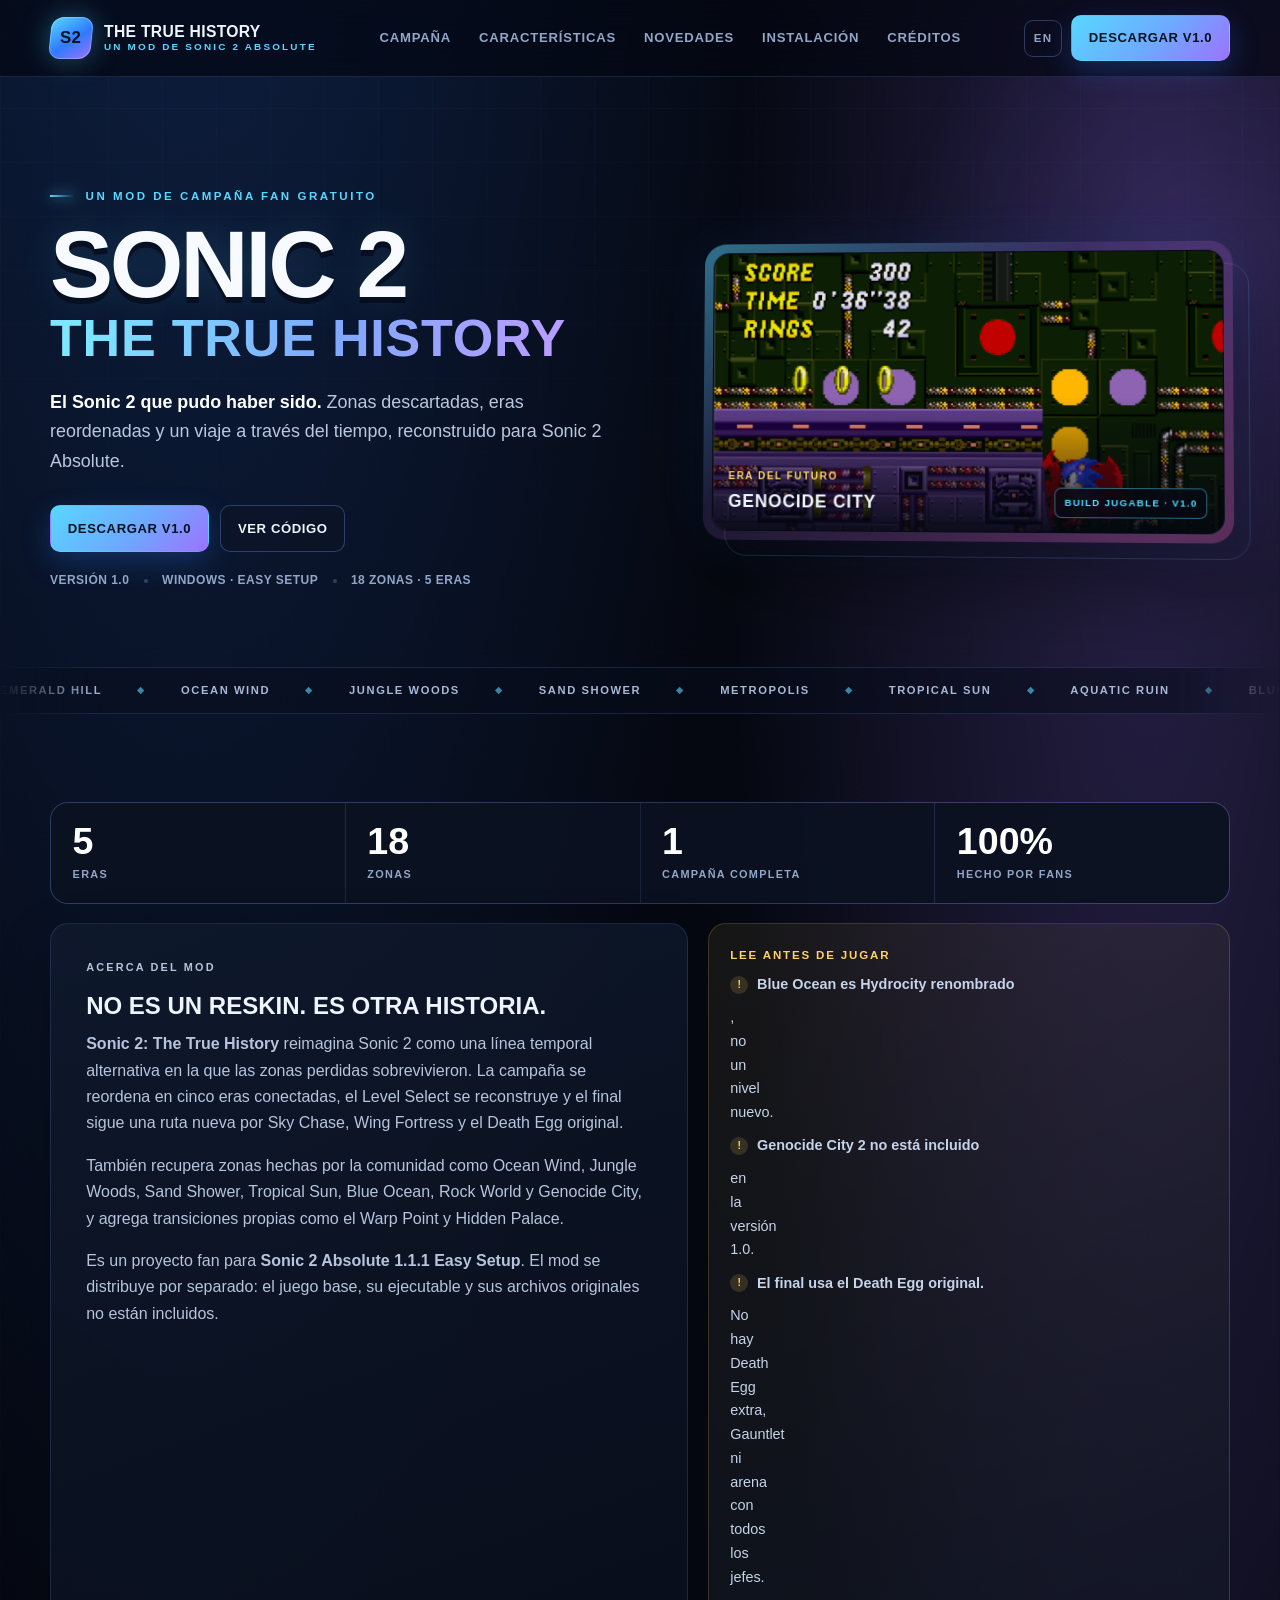
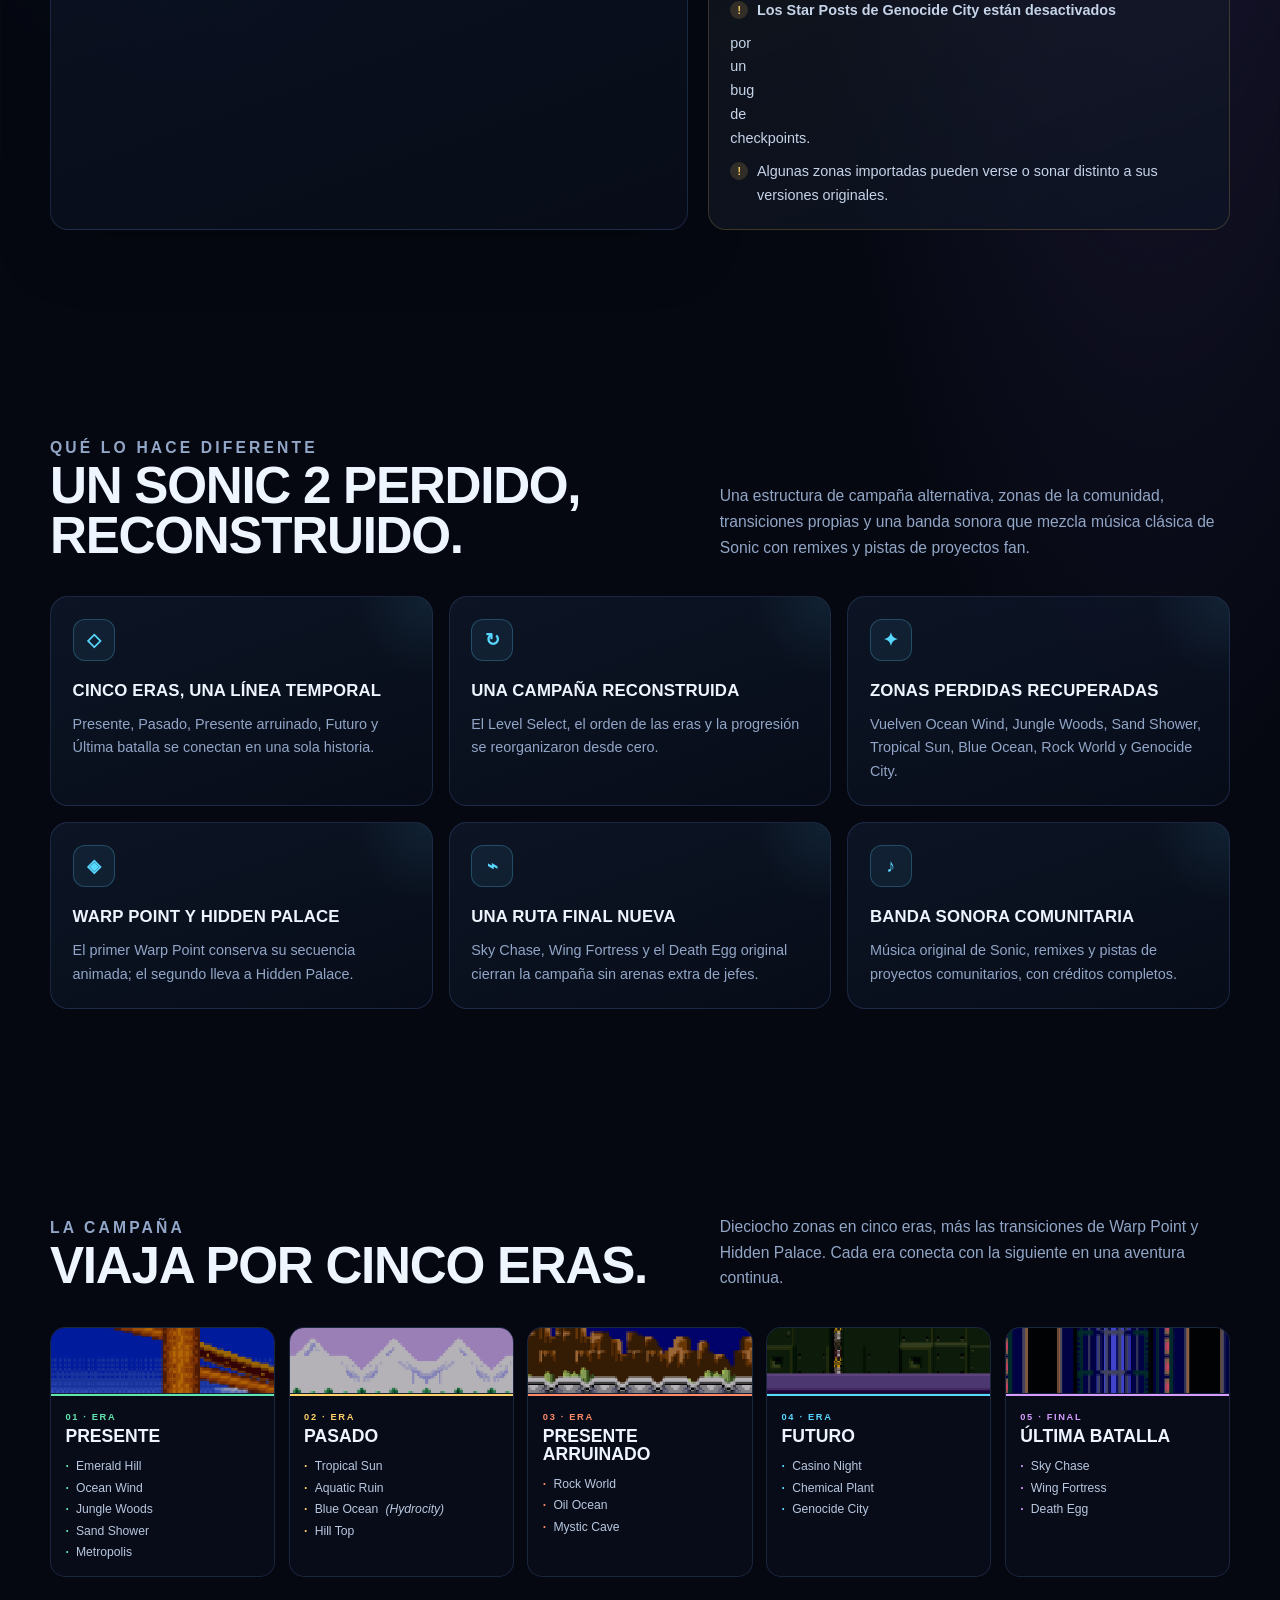
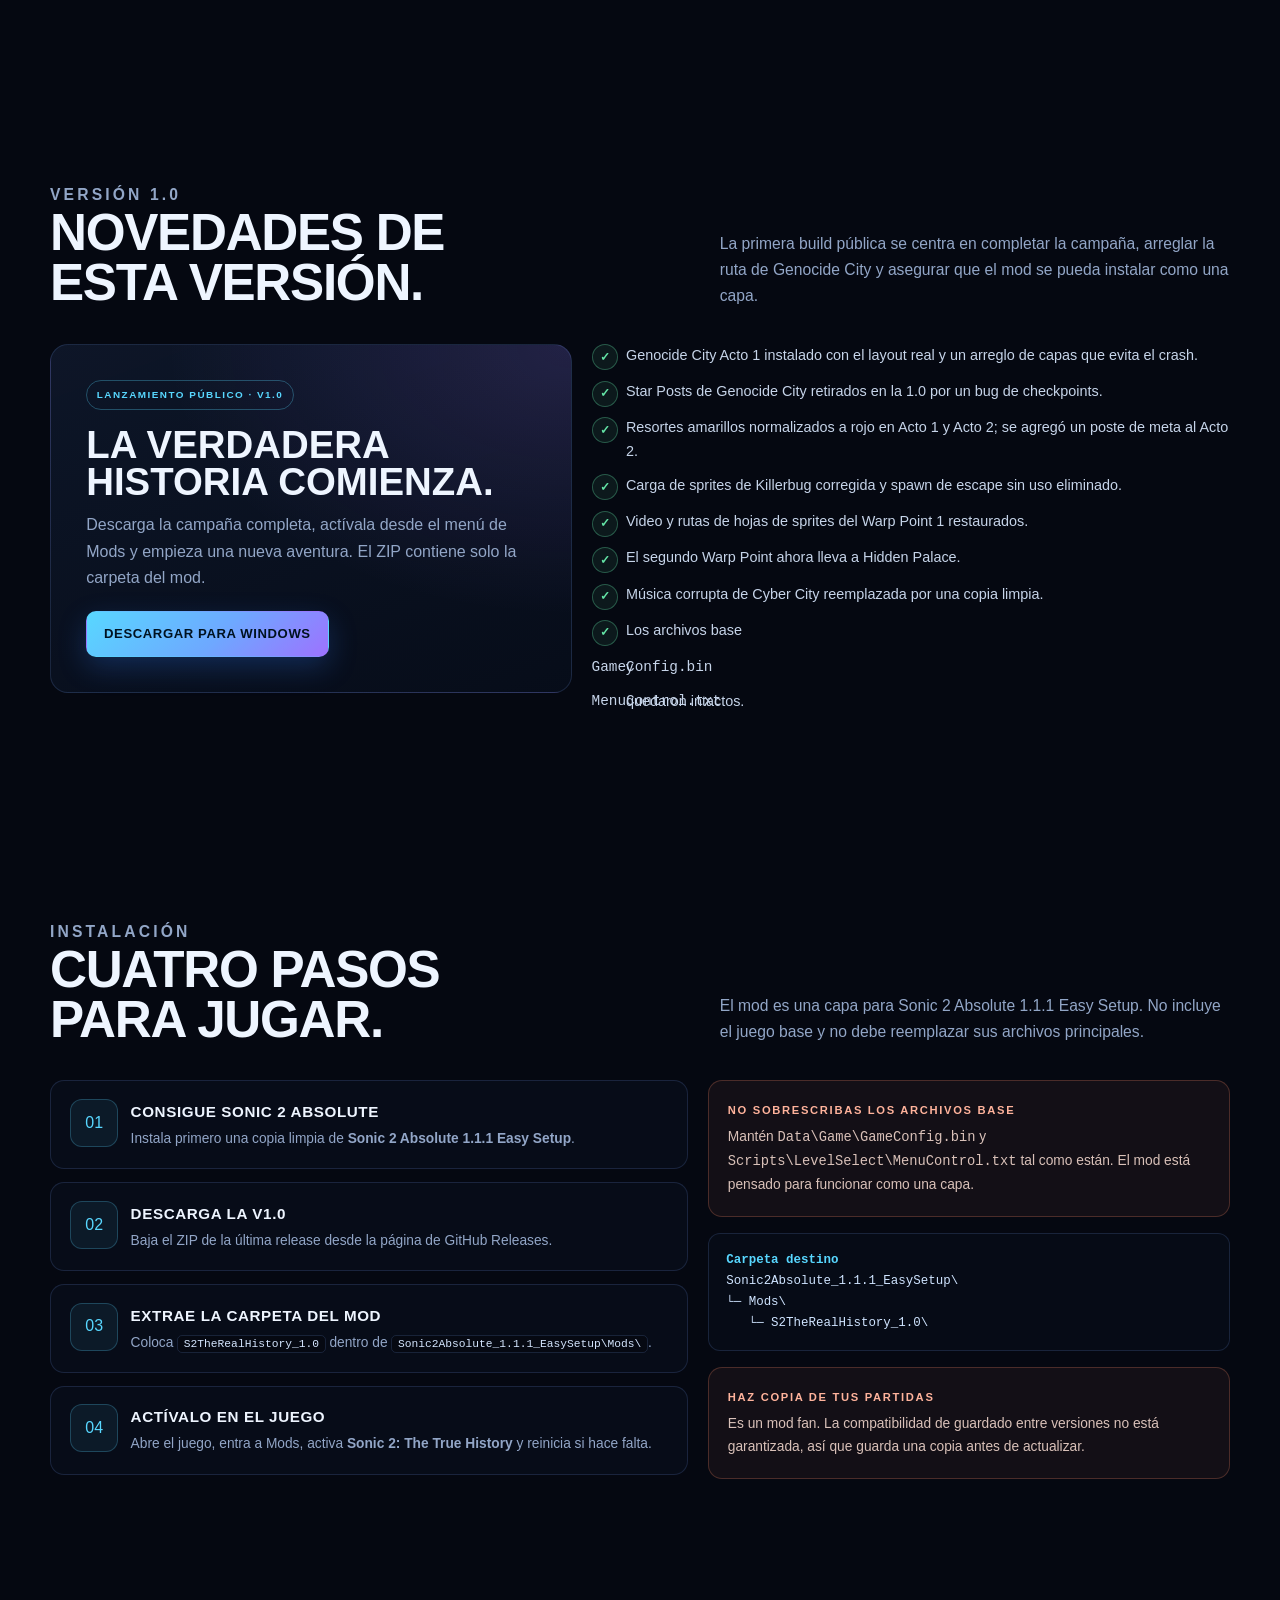
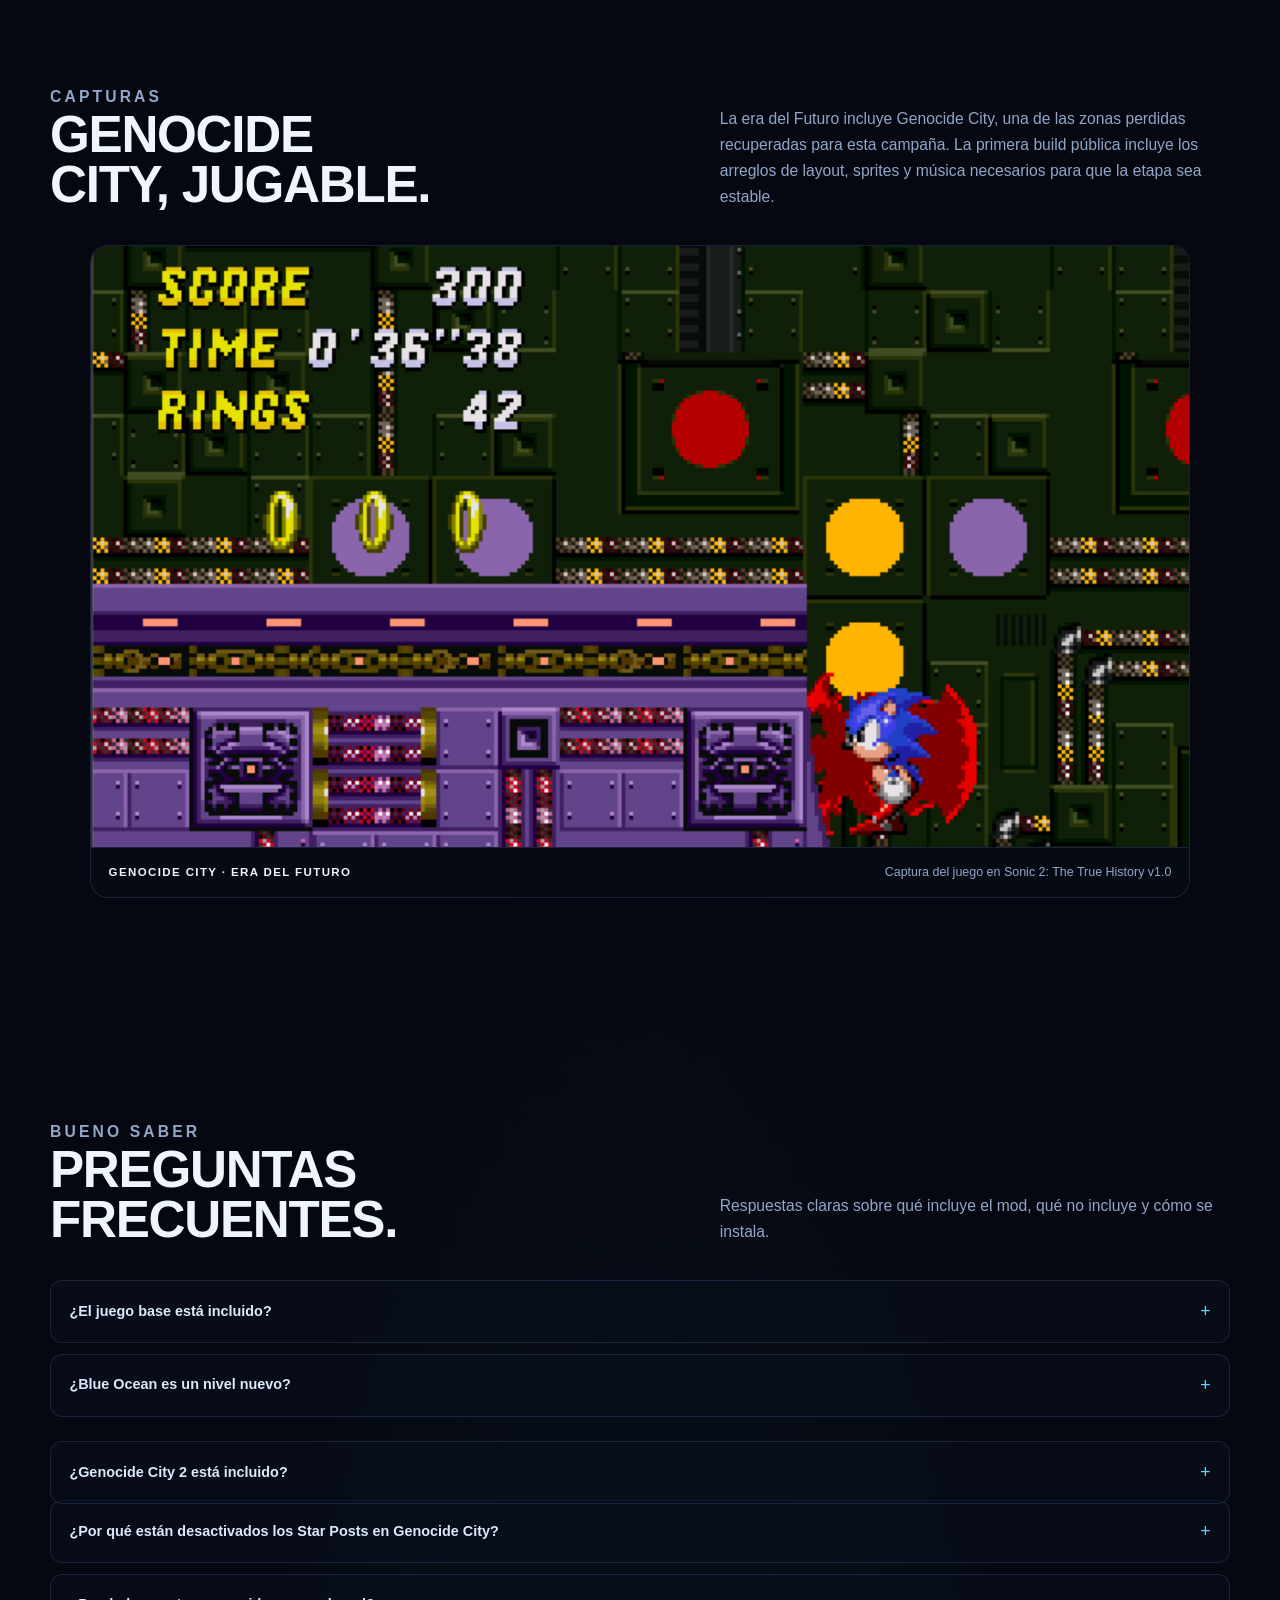
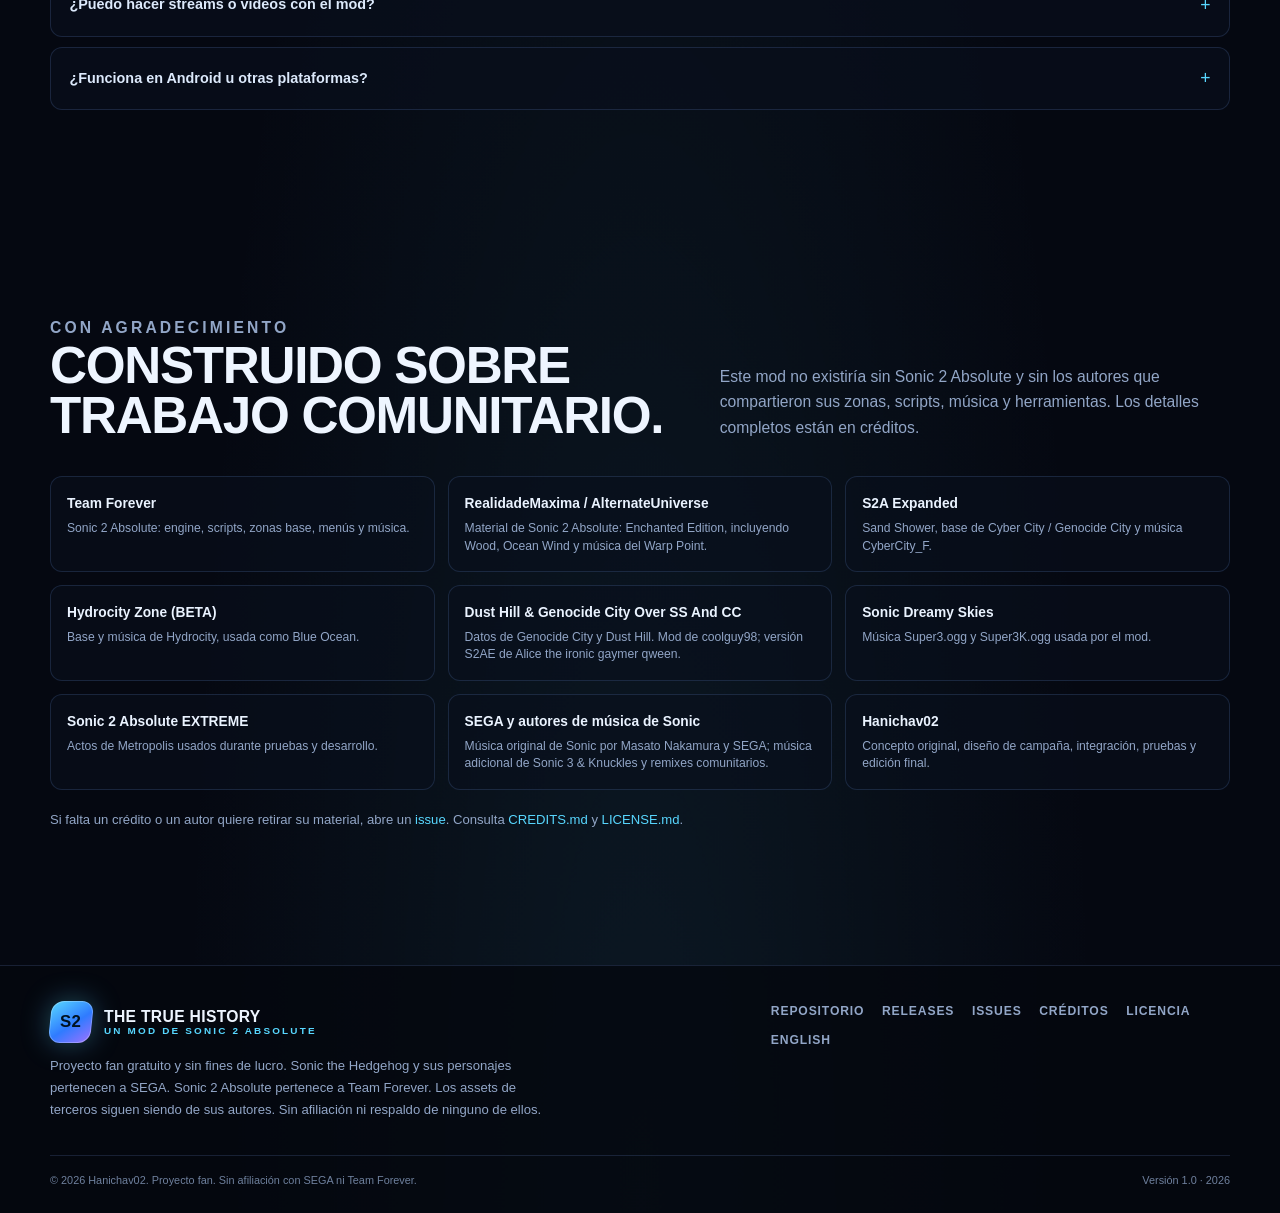
==== docs/es.html @ 6c09a8db "Sonic 2: The True History v1.0" ====
<!doctype html>
<html lang="es">
<head>
  <meta charset="utf-8">
  <meta name="viewport" content="width=device-width, initial-scale=1">
  <title>Sonic 2: The True History — Un mod fan de Sonic 2 Absolute</title>
  <meta name="description" content="Sonic 2: The True History es un mod fan gratuito de campaña y viaje en el tiempo para Sonic 2 Absolute. Zonas descartadas, eras reordenadas, Warp Point y Hidden Palace.">
  <meta name="theme-color" content="#050811">
  <meta property="og:type" content="website">
  <meta property="og:title" content="Sonic 2: The True History">
  <meta property="og:description" content="El Sonic 2 que pudo haber sido. Zonas descartadas, eras reordenadas y un viaje a través del tiempo.">
  <meta property="og:url" content="https://ehanielchavez-netizen.github.io/Sonic2-The-True-History/es.html">
  <meta property="og:image" content="https://ehanielchavez-netizen.github.io/Sonic2-The-True-History/assets/genocide-city.png">
  <meta name="twitter:card" content="summary_large_image">
  <link rel="icon" href="assets/favicon.svg" type="image/svg+xml">
  <link rel="alternate" hreflang="en" href="index.html">
  <link rel="alternate" hreflang="es" href="es.html">
  <link rel="stylesheet" href="styles.css">
</head>
<body>
  <a class="skip-link" href="#main">Saltar al contenido</a>

  <header class="site-header">
    <div class="shell nav">
      <a class="brand" href="es.html" aria-label="Sonic 2: The True History — inicio">
        <span class="brand-mark"><span>S2</span></span>
        <span class="brand-copy">
          <strong>The True History</strong>
          <small>Un mod de Sonic 2 Absolute</small>
        </span>
      </a>

      <nav aria-label="Navegación principal">
        <ul class="nav-links" id="navLinks">
          <li><a href="#campaign">Campaña</a></li>
          <li><a href="#features">Características</a></li>
          <li><a href="#release">Novedades</a></li>
          <li><a href="#install">Instalación</a></li>
          <li><a href="#credits">Créditos</a></li>
        </ul>
      </nav>

      <div class="nav-actions">
        <a class="lang-link" href="index.html" lang="en" hreflang="en">EN</a>
        <a class="btn btn-primary" href="https://github.com/ehanielchavez-netizen/Sonic2-The-True-History/releases/latest">Descargar v1.0</a>
        <button class="nav-toggle" id="navToggle" type="button" aria-label="Abrir menú" aria-expanded="false" aria-controls="navLinks">☰</button>
      </div>
    </div>
  </header>

  <main id="main">
    <section class="hero" aria-labelledby="hero-title">
      <div class="shell">
        <div class="hero-grid">
          <div>
            <p class="kicker">Un mod de campaña fan gratuito</p>
            <h1 id="hero-title">
              Sonic 2
              <span class="line-2">The True History</span>
            </h1>
            <p class="hero-lede">
              <strong>El Sonic 2 que pudo haber sido.</strong> Zonas descartadas, eras reordenadas
              y un viaje a través del tiempo, reconstruido para Sonic 2 Absolute.
            </p>
            <div class="hero-cta">
              <a class="btn btn-primary" href="https://github.com/ehanielchavez-netizen/Sonic2-The-True-History/releases/latest">
                Descargar v1.0
              </a>
              <a class="btn btn-ghost" href="https://github.com/ehanielchavez-netizen/Sonic2-The-True-History">
                Ver código
              </a>
            </div>
            <p class="hero-meta">
              <span>Versión 1.0</span>
              <span>Windows · Easy Setup</span>
              <span>18 zonas · 5 eras</span>
            </p>
          </div>

          <div class="hero-art" aria-label="Captura de Genocide City">
            <div class="hero-art-inner">
              <img src="assets/genocide-city.png" width="1280" height="700" alt="Sonic avanzando por Genocide City en Sonic 2: The True History">
              <div class="art-caption">
                <div>
                  <small>Era del futuro</small>
                  <strong>Genocide City</strong>
                </div>
                <span class="art-badge">Build jugable · v1.0</span>
              </div>
            </div>
          </div>
        </div>
      </div>

      <div class="ticker" aria-hidden="true">
        <div class="ticker-track">
          <span>Emerald Hill</span><span>Ocean Wind</span><span>Jungle Woods</span><span>Sand Shower</span><span>Metropolis</span><span>Tropical Sun</span><span>Aquatic Ruin</span><span>Blue Ocean</span><span>Hill Top</span><span>Rock World</span><span>Oil Ocean</span><span>Mystic Cave</span><span>Casino Night</span><span>Chemical Plant</span><span>Genocide City</span><span>Sky Chase</span><span>Wing Fortress</span><span>Death Egg</span>
          <span>Emerald Hill</span><span>Ocean Wind</span><span>Jungle Woods</span><span>Sand Shower</span><span>Metropolis</span><span>Tropical Sun</span><span>Aquatic Ruin</span><span>Blue Ocean</span><span>Hill Top</span><span>Rock World</span><span>Oil Ocean</span><span>Mystic Cave</span><span>Casino Night</span><span>Chemical Plant</span><span>Genocide City</span><span>Sky Chase</span><span>Wing Fortress</span><span>Death Egg</span>
        </div>
      </div>
    </section>

    <section class="section section-tight" id="about">
      <div class="shell">
        <div class="stats reveal">
          <div class="stat"><b>5</b><span>Eras</span></div>
          <div class="stat"><b>18</b><span>Zonas</span></div>
          <div class="stat"><b>1</b><span>Campaña completa</span></div>
          <div class="stat"><b>100%</b><span>Hecho por fans</span></div>
        </div>

        <div class="about-grid">
          <article class="panel about-copy reveal">
            <p class="eyebrow">Acerca del mod</p>
            <h3>No es un reskin. Es otra historia.</h3>
            <p>
              <strong>Sonic 2: The True History</strong> reimagina Sonic 2 como una línea temporal
              alternativa en la que las zonas perdidas sobrevivieron. La campaña se reordena en
              cinco eras conectadas, el Level Select se reconstruye y el final sigue una ruta
              nueva por Sky Chase, Wing Fortress y el Death Egg original.
            </p>
            <p>
              También recupera zonas hechas por la comunidad como Ocean Wind, Jungle Woods, Sand
              Shower, Tropical Sun, Blue Ocean, Rock World y Genocide City, y agrega transiciones
              propias como el Warp Point y Hidden Palace.
            </p>
            <p>
              Es un proyecto fan para <strong>Sonic 2 Absolute 1.1.1 Easy Setup</strong>. El mod se
              distribuye por separado: el juego base, su ejecutable y sus archivos originales no
              están incluidos.
            </p>
          </article>

          <aside class="note-card reveal" aria-label="Notas importantes">
            <h3>Lee antes de jugar</h3>
            <ul>
              <li><strong>Blue Ocean es Hydrocity renombrado</strong>, no un nivel nuevo.</li>
              <li><strong>Genocide City 2 no está incluido</strong> en la versión 1.0.</li>
              <li><strong>El final usa el Death Egg original.</strong> No hay Death Egg extra, Gauntlet ni arena con todos los jefes.</li>
              <li><strong>Los Star Posts de Genocide City están desactivados</strong> por un bug de checkpoints.</li>
              <li>Algunas zonas importadas pueden verse o sonar distinto a sus versiones originales.</li>
            </ul>
          </aside>
        </div>
      </div>
    </section>

    <section class="section" id="features">
      <div class="shell">
        <div class="section-head reveal">
          <div>
            <p class="eyebrow">Qué lo hace diferente</p>
            <h2>Un Sonic 2 perdido, reconstruido.</h2>
          </div>
          <p>
            Una estructura de campaña alternativa, zonas de la comunidad, transiciones propias y
            una banda sonora que mezcla música clásica de Sonic con remixes y pistas de proyectos
            fan.
          </p>
        </div>

        <div class="feature-grid">
          <article class="feature reveal">
            <div class="feature-icon" aria-hidden="true">◇</div>
            <h3>Cinco eras, una línea temporal</h3>
            <p>Presente, Pasado, Presente arruinado, Futuro y Última batalla se conectan en una sola historia.</p>
          </article>
          <article class="feature reveal">
            <div class="feature-icon" aria-hidden="true">↻</div>
            <h3>Una campaña reconstruida</h3>
            <p>El Level Select, el orden de las eras y la progresión se reorganizaron desde cero.</p>
          </article>
          <article class="feature reveal">
            <div class="feature-icon" aria-hidden="true">✦</div>
            <h3>Zonas perdidas recuperadas</h3>
            <p>Vuelven Ocean Wind, Jungle Woods, Sand Shower, Tropical Sun, Blue Ocean, Rock World y Genocide City.</p>
          </article>
          <article class="feature reveal">
            <div class="feature-icon" aria-hidden="true">◈</div>
            <h3>Warp Point y Hidden Palace</h3>
            <p>El primer Warp Point conserva su secuencia animada; el segundo lleva a Hidden Palace.</p>
          </article>
          <article class="feature reveal">
            <div class="feature-icon" aria-hidden="true">⌁</div>
            <h3>Una ruta final nueva</h3>
            <p>Sky Chase, Wing Fortress y el Death Egg original cierran la campaña sin arenas extra de jefes.</p>
          </article>
          <article class="feature reveal">
            <div class="feature-icon" aria-hidden="true">♪</div>
            <h3>Banda sonora comunitaria</h3>
            <p>Música original de Sonic, remixes y pistas de proyectos comunitarios, con créditos completos.</p>
          </article>
        </div>
      </div>
    </section>

    <section class="section" id="campaign">
      <div class="shell">
        <div class="section-head reveal">
          <div>
            <p class="eyebrow">La campaña</p>
            <h2>Viaja por cinco eras.</h2>
          </div>
          <p>
            Dieciocho zonas en cinco eras, más las transiciones de Warp Point y Hidden Palace.
            Cada era conecta con la siguiente en una aventura continua.
          </p>
        </div>

        <div class="era-grid">
          <article class="era reveal" data-era="present">
            <img class="era-banner" src="assets/zones/ocean-wind.png" width="280" height="42" alt="" loading="lazy">
            <div class="era-head"><span>01 · Era</span><h3>Presente</h3></div>
            <ul>
              <li>Emerald Hill</li>
              <li>Ocean Wind</li>
              <li>Jungle Woods</li>
              <li>Sand Shower</li>
              <li>Metropolis</li>
            </ul>
          </article>

          <article class="era reveal" data-era="past">
            <img class="era-banner" src="assets/zones/tropical-sun.png" width="280" height="42" alt="" loading="lazy">
            <div class="era-head"><span>02 · Era</span><h3>Pasado</h3></div>
            <ul>
              <li>Tropical Sun</li>
              <li>Aquatic Ruin</li>
              <li>Blue Ocean <em>(Hydrocity)</em></li>
              <li>Hill Top</li>
            </ul>
          </article>

          <article class="era reveal" data-era="ruined">
            <img class="era-banner" src="assets/zones/rock-world.png" width="280" height="42" alt="" loading="lazy">
            <div class="era-head"><span>03 · Era</span><h3>Presente arruinado</h3></div>
            <ul>
              <li>Rock World</li>
              <li>Oil Ocean</li>
              <li>Mystic Cave</li>
            </ul>
          </article>

          <article class="era reveal" data-era="future">
            <img class="era-banner" src="assets/zones/genocide-city.png" width="280" height="42" alt="" loading="lazy">
            <div class="era-head"><span>04 · Era</span><h3>Futuro</h3></div>
            <ul>
              <li>Casino Night</li>
              <li>Chemical Plant</li>
              <li>Genocide City</li>
            </ul>
          </article>

          <article class="era reveal" data-era="last">
            <img class="era-banner" src="assets/zones/blue-ocean.png" width="280" height="42" alt="" loading="lazy">
            <div class="era-head"><span>05 · Final</span><h3>Última batalla</h3></div>
            <ul>
              <li>Sky Chase</li>
              <li>Wing Fortress</li>
              <li>Death Egg</li>
            </ul>
          </article>
        </div>
      </div>
    </section>

    <section class="section" id="release">
      <div class="shell">
        <div class="section-head reveal">
          <div>
            <p class="eyebrow">Versión 1.0</p>
            <h2>Novedades de esta versión.</h2>
          </div>
          <p>
            La primera build pública se centra en completar la campaña, arreglar la ruta de
            Genocide City y asegurar que el mod se pueda instalar como una capa.
          </p>
        </div>

        <div class="release-grid">
          <article class="release-card reveal">
            <span class="version">Lanzamiento público · v1.0</span>
            <h3>La verdadera historia comienza.</h3>
            <p>
              Descarga la campaña completa, actívala desde el menú de Mods y empieza una nueva
              aventura. El ZIP contiene solo la carpeta del mod.
            </p>
            <a class="btn btn-primary" href="https://github.com/ehanielchavez-netizen/Sonic2-The-True-History/releases/latest">
              Descargar para Windows
            </a>
          </article>

          <ul class="release-list reveal">
            <li>Genocide City Acto 1 instalado con el layout real y un arreglo de capas que evita el crash.</li>
            <li>Star Posts de Genocide City retirados en la 1.0 por un bug de checkpoints.</li>
            <li>Resortes amarillos normalizados a rojo en Acto 1 y Acto 2; se agregó un poste de meta al Acto 2.</li>
            <li>Carga de sprites de Killerbug corregida y spawn de escape sin uso eliminado.</li>
            <li>Video y rutas de hojas de sprites del Warp Point 1 restaurados.</li>
            <li>El segundo Warp Point ahora lleva a Hidden Palace.</li>
            <li>Música corrupta de Cyber City reemplazada por una copia limpia.</li>
            <li>Los archivos base <code>GameConfig.bin</code> y <code>MenuControl.txt</code> quedaron intactos.</li>
          </ul>
        </div>
      </div>
    </section>

    <section class="section" id="install">
      <div class="shell">
        <div class="section-head reveal">
          <div>
            <p class="eyebrow">Instalación</p>
            <h2>Cuatro pasos para jugar.</h2>
          </div>
          <p>
            El mod es una capa para Sonic 2 Absolute 1.1.1 Easy Setup. No incluye el juego base y
            no debe reemplazar sus archivos principales.
          </p>
        </div>

        <div class="install-wrap">
          <ol class="steps">
            <li class="reveal">
              <div>
                <h3>Consigue Sonic 2 Absolute</h3>
                <p>Instala primero una copia limpia de <strong>Sonic 2 Absolute 1.1.1 Easy Setup</strong>.</p>
              </div>
            </li>
            <li class="reveal">
              <div>
                <h3>Descarga la v1.0</h3>
                <p>Baja el ZIP de la última release desde la página de GitHub Releases.</p>
              </div>
            </li>
            <li class="reveal">
              <div>
                <h3>Extrae la carpeta del mod</h3>
                <p>Coloca <code>S2TheRealHistory_1.0</code> dentro de <code>Sonic2Absolute_1.1.1_EasySetup\Mods\</code>.</p>
              </div>
            </li>
            <li class="reveal">
              <div>
                <h3>Actívalo en el juego</h3>
                <p>Abre el juego, entra a Mods, activa <strong>Sonic 2: The True History</strong> y reinicia si hace falta.</p>
              </div>
            </li>
          </ol>

          <div class="side-stack">
            <aside class="warning reveal">
              <h3>No sobrescribas los archivos base</h3>
              <p>
                Mantén <code>Data\Game\GameConfig.bin</code> y
                <code>Scripts\LevelSelect\MenuControl.txt</code> tal como están. El mod está
                pensado para funcionar como una capa.
              </p>
            </aside>

            <div class="code-block reveal"><strong>Carpeta destino</strong>
Sonic2Absolute_1.1.1_EasySetup\
└─ Mods\
   └─ S2TheRealHistory_1.0\</div>

            <aside class="warning reveal">
              <h3>Haz copia de tus partidas</h3>
              <p>Es un mod fan. La compatibilidad de guardado entre versiones no está garantizada, así que guarda una copia antes de actualizar.</p>
            </aside>
          </div>
        </div>
      </div>
    </section>

    <section class="section" id="screens">
      <div class="shell">
        <div class="section-head reveal">
          <div>
            <p class="eyebrow">Capturas</p>
            <h2>Genocide City, jugable.</h2>
          </div>
          <p>
            La era del Futuro incluye Genocide City, una de las zonas perdidas recuperadas para
            esta campaña. La primera build pública incluye los arreglos de layout, sprites y
            música necesarios para que la etapa sea estable.
          </p>
        </div>

        <figure class="gallery reveal">
          <img src="assets/genocide-city.png" width="1280" height="700" alt="Sonic avanzando por el escenario mecánico verde y púrpura de Genocide City" loading="lazy">
          <figcaption>
            <strong>Genocide City · Era del Futuro</strong>
            <span>Captura del juego en Sonic 2: The True History v1.0</span>
          </figcaption>
        </figure>
      </div>
    </section>

    <section class="section" id="faq">
      <div class="shell">
        <div class="section-head reveal">
          <div>
            <p class="eyebrow">Bueno saber</p>
            <h2>Preguntas frecuentes.</h2>
          </div>
          <p>Respuestas claras sobre qué incluye el mod, qué no incluye y cómo se instala.</p>
        </div>

        <div class="faq">
          <details class="reveal">
            <summary>¿El juego base está incluido?</summary>
            <p>No. El repositorio y el ZIP de la release contienen solo el mod. Necesitas tu propia copia de Sonic 2 Absolute 1.1.1 Easy Setup.</p>
          </details>
          <details class="reveal">
            <summary>¿Blue Ocean es un nivel nuevo?</summary>
            <p>No. Blue Ocean es Hydrocity con otro nombre y presentación. La geometría del nivel sigue siendo Hydrocity.</p>
          </details>
          <details class="reveal">
            <summary>¿Genocide City 2 está incluido?</summary>
            <p>No. La versión 1.0 incluye los actos 1 y 2 de Genocide City, pero no una etapa separada de Genocide City 2.</p>
          </details>
          <details class="reveal">
            <summary>¿Por qué están desactivados los Star Posts en Genocide City?</summary>
            <p>El sistema de checkpoints tenía un bug en esta etapa, así que los Star Posts se retiraron en la 1.0. El Acto 2 recibió un poste de meta para poder terminarlo.</p>
          </details>
          <details class="reveal">
            <summary>¿Puedo hacer streams o videos con el mod?</summary>
            <p>Sí. Los streams, videos y reviews gratuitos son bienvenidos. Acredita el mod y enlaza al repositorio cuando sea posible.</p>
          </details>
          <details class="reveal">
            <summary>¿Funciona en Android u otras plataformas?</summary>
            <p>La versión 1.0 está probada con el Easy Setup de Windows. Otras plataformas no tienen soporte oficial.</p>
          </details>
        </div>
      </div>
    </section>

    <section class="section" id="credits">
      <div class="shell">
        <div class="section-head reveal">
          <div>
            <p class="eyebrow">Con agradecimiento</p>
            <h2>Construido sobre trabajo comunitario.</h2>
          </div>
          <p>
            Este mod no existiría sin Sonic 2 Absolute y sin los autores que compartieron sus
            zonas, scripts, música y herramientas. Los detalles completos están en créditos.
          </p>
        </div>

        <div class="credit-grid">
          <div class="credit reveal"><strong>Team Forever</strong><span>Sonic 2 Absolute: engine, scripts, zonas base, menús y música.</span></div>
          <div class="credit reveal"><strong>RealidadeMaxima / AlternateUniverse</strong><span>Material de Sonic 2 Absolute: Enchanted Edition, incluyendo Wood, Ocean Wind y música del Warp Point.</span></div>
          <div class="credit reveal"><strong>S2A Expanded</strong><span>Sand Shower, base de Cyber City / Genocide City y música CyberCity_F.</span></div>
          <div class="credit reveal"><strong>Hydrocity Zone (BETA)</strong><span>Base y música de Hydrocity, usada como Blue Ocean.</span></div>
          <div class="credit reveal"><strong>Dust Hill &amp; Genocide City Over SS And CC</strong><span>Datos de Genocide City y Dust Hill. Mod de coolguy98; versión S2AE de Alice the ironic gaymer qween.</span></div>
          <div class="credit reveal"><strong>Sonic Dreamy Skies</strong><span>Música Super3.ogg y Super3K.ogg usada por el mod.</span></div>
          <div class="credit reveal"><strong>Sonic 2 Absolute EXTREME</strong><span>Actos de Metropolis usados durante pruebas y desarrollo.</span></div>
          <div class="credit reveal"><strong>SEGA y autores de música de Sonic</strong><span>Música original de Sonic por Masato Nakamura y SEGA; música adicional de Sonic 3 &amp; Knuckles y remixes comunitarios.</span></div>
          <div class="credit reveal"><strong>Hanichav02</strong><span>Concepto original, diseño de campaña, integración, pruebas y edición final.</span></div>
        </div>

        <p class="reveal" style="margin:1.2rem 0 0;color:var(--muted);font-size:.82rem;">
          Si falta un crédito o un autor quiere retirar su material, abre un
          <a href="https://github.com/ehanielchavez-netizen/Sonic2-The-True-History/issues">issue</a>.
          Consulta <a href="https://github.com/ehanielchavez-netizen/Sonic2-The-True-History/blob/main/CREDITS.md">CREDITS.md</a>
          y <a href="https://github.com/ehanielchavez-netizen/Sonic2-The-True-History/blob/main/LICENSE.md">LICENSE.md</a>.
        </p>
      </div>
    </section>
  </main>

  <footer class="site-footer">
    <div class="shell">
      <div class="footer-main">
        <div class="footer-brand">
          <a class="brand" href="es.html">
            <span class="brand-mark"><span>S2</span></span>
            <span class="brand-copy"><strong>The True History</strong><small>Un mod de Sonic 2 Absolute</small></span>
          </a>
          <p>
            Proyecto fan gratuito y sin fines de lucro. Sonic the Hedgehog y sus personajes
            pertenecen a SEGA. Sonic 2 Absolute pertenece a Team Forever. Los assets de terceros
            siguen siendo de sus autores. Sin afiliación ni respaldo de ninguno de ellos.
          </p>
        </div>
        <nav class="footer-links" aria-label="Pie de página">
          <a href="https://github.com/ehanielchavez-netizen/Sonic2-The-True-History">Repositorio</a>
          <a href="https://github.com/ehanielchavez-netizen/Sonic2-The-True-History/releases">Releases</a>
          <a href="https://github.com/ehanielchavez-netizen/Sonic2-The-True-History/issues">Issues</a>
          <a href="https://github.com/ehanielchavez-netizen/Sonic2-The-True-History/blob/main/CREDITS.md">Créditos</a>
          <a href="https://github.com/ehanielchavez-netizen/Sonic2-The-True-History/blob/main/LICENSE.md">Licencia</a>
          <a href="index.html" lang="en">English</a>
        </nav>
      </div>
      <div class="footer-bottom">
        <span>© 2026 Hanichav02. Proyecto fan. Sin afiliación con SEGA ni Team Forever.</span>
        <span>Versión 1.0 · 2026</span>
      </div>
    </div>
  </footer>

  <script src="script.js" defer></script>
</body>
</html>
---- docs/styles.css ----
/* Sonic 2: The True History — official landing page */
:root {
  --bg: #050811;
  --bg-2: #080e1c;
  --panel: rgba(13, 21, 38, 0.78);
  --panel-solid: #0d1526;
  --line: rgba(125, 168, 255, 0.16);
  --line-strong: rgba(125, 168, 255, 0.3);
  --ink: #eef5ff;
  --muted: #92a6c7;
  --cyan: #58d7ff;
  --blue: #2f7bff;
  --violet: #9d72ff;
  --pink: #ff5fa8;
  --gold: #ffd166;
  --green: #64e6a7;
  --radius: 18px;
  --max: 1180px;
  --font-display: "Arial Black", "Segoe UI Black", Impact, Haettenschweiler, sans-serif;
  --font-body: "Segoe UI", "Trebuchet MS", Arial, sans-serif;
}

* { box-sizing: border-box; }

html {
  scroll-behavior: smooth;
  scroll-padding-top: 92px;
}

body {
  margin: 0;
  color: var(--ink);
  font-family: var(--font-body);
  line-height: 1.65;
  background:
    radial-gradient(ellipse 80% 55% at 15% -10%, rgba(47, 123, 255, 0.25), transparent 60%),
    radial-gradient(ellipse 55% 45% at 90% 5%, rgba(157, 114, 255, 0.22), transparent 60%),
    radial-gradient(ellipse 60% 45% at 50% 100%, rgba(88, 215, 255, 0.08), transparent 60%),
    var(--bg);
  overflow-x: hidden;
}

body::before {
  content: "";
  position: fixed;
  inset: 0;
  pointer-events: none;
  z-index: -1;
  background-image:
    linear-gradient(rgba(125, 168, 255, 0.045) 1px, transparent 1px),
    linear-gradient(90deg, rgba(125, 168, 255, 0.045) 1px, transparent 1px);
  background-size: 54px 54px;
  mask-image: linear-gradient(to bottom, rgba(0,0,0,0.7), transparent 78%);
}

img { max-width: 100%; display: block; }

a { color: var(--cyan); text-decoration: none; }
a:hover { color: #b7f0ff; }

::selection { background: rgba(88, 215, 255, 0.35); color: white; }

.skip-link {
  position: absolute;
  left: -999px;
  top: 12px;
  z-index: 100;
  padding: .7rem 1rem;
  border-radius: 8px;
  background: var(--cyan);
  color: #00131c;
  font-weight: 800;
}
.skip-link:focus { left: 12px; }

.shell {
  width: min(var(--max), calc(100% - 40px));
  margin-inline: auto;
}

/* ---------- Header ---------- */
.site-header {
  position: sticky;
  top: 0;
  z-index: 50;
  border-bottom: 1px solid var(--line);
  background: rgba(5, 8, 17, 0.72);
  backdrop-filter: blur(18px) saturate(1.3);
}

.nav {
  display: flex;
  align-items: center;
  justify-content: space-between;
  gap: 1.25rem;
  min-height: 76px;
}

.brand {
  display: inline-flex;
  align-items: center;
  gap: .75rem;
  color: var(--ink);
  font-family: var(--font-display);
  letter-spacing: .02em;
  text-transform: uppercase;
  line-height: 1;
}
.brand:hover { color: white; }

.brand-mark {
  width: 42px;
  height: 42px;
  display: grid;
  place-items: center;
  border-radius: 12px;
  background: linear-gradient(145deg, var(--cyan), var(--blue) 55%, var(--violet));
  box-shadow: 0 0 28px rgba(88, 215, 255, 0.35), inset 0 0 0 1px rgba(255,255,255,.25);
  color: #001220;
  font-size: 1.05rem;
  font-weight: 900;
  transform: skew(-6deg);
}
.brand-mark span { transform: skew(6deg); }

.brand-copy { display: grid; gap: .1rem; }
.brand-copy strong { font-size: .98rem; }
.brand-copy small {
  font-family: var(--font-body);
  font-size: .62rem;
  letter-spacing: .22em;
  color: var(--cyan);
  font-weight: 700;
}

.nav-links {
  display: flex;
  align-items: center;
  gap: .35rem;
  list-style: none;
  margin: 0;
  padding: 0;
}
.nav-links a {
  display: inline-block;
  padding: .55rem .7rem;
  border-radius: 9px;
  color: var(--muted);
  font-size: .82rem;
  font-weight: 700;
  letter-spacing: .06em;
  text-transform: uppercase;
}
.nav-links a:hover { color: var(--ink); background: rgba(125, 168, 255, 0.08); }

.nav-actions { display: flex; align-items: center; gap: .55rem; }

.lang-link {
  padding: .5rem .55rem;
  border: 1px solid var(--line-strong);
  border-radius: 9px;
  color: var(--muted);
  font-size: .72rem;
  font-weight: 800;
  letter-spacing: .12em;
}
.lang-link:hover { border-color: var(--cyan); color: white; }

.btn {
  display: inline-flex;
  align-items: center;
  justify-content: center;
  gap: .55rem;
  min-height: 44px;
  padding: .72rem 1.05rem;
  border: 1px solid transparent;
  border-radius: 10px;
  font-size: .82rem;
  font-weight: 800;
  letter-spacing: .045em;
  text-transform: uppercase;
  color: var(--ink);
  cursor: pointer;
  transition: transform .18s ease, box-shadow .18s ease, background .18s ease, border-color .18s ease;
}
.btn:hover { transform: translateY(-2px); color: white; }
.btn-primary {
  color: #001220;
  background: linear-gradient(135deg, var(--cyan), #6ea8ff 55%, var(--violet));
  box-shadow: 0 10px 28px rgba(47, 123, 255, 0.25);
}
.btn-primary:hover { box-shadow: 0 16px 38px rgba(88, 215, 255, 0.3); color: #001220; }
.btn-ghost {
  border-color: var(--line-strong);
  background: rgba(13, 21, 38, 0.6);
}
.btn-ghost:hover { border-color: var(--cyan); }

.nav-toggle {
  display: none;
  width: 44px;
  height: 44px;
  border: 1px solid var(--line-strong);
  border-radius: 10px;
  background: rgba(13, 21, 38, 0.7);
  color: var(--ink);
  font-size: 1.2rem;
  cursor: pointer;
}

/* ---------- Hero ---------- */
.hero {
  position: relative;
  padding: clamp(3.5rem, 8vw, 7rem) 0 3rem;
  isolation: isolate;
}
.hero::after {
  content: "";
  position: absolute;
  z-index: -1;
  width: 44rem;
  height: 44rem;
  right: -18rem;
  top: -10rem;
  border-radius: 50%;
  background: radial-gradient(circle, rgba(157, 114, 255, 0.14), transparent 66%);
  filter: blur(10px);
}

.hero-grid {
  display: grid;
  grid-template-columns: minmax(0, 1.05fr) minmax(0, 0.95fr);
  gap: clamp(2rem, 5vw, 4.5rem);
  align-items: center;
}

.kicker {
  display: inline-flex;
  align-items: center;
  gap: .6rem;
  margin: 0 0 1.15rem;
  color: var(--cyan);
  font-size: .72rem;
  font-weight: 800;
  letter-spacing: .22em;
  text-transform: uppercase;
}
.kicker::before {
  content: "";
  width: 26px;
  height: 2px;
  background: linear-gradient(90deg, var(--cyan), transparent);
  box-shadow: 0 0 14px var(--cyan);
}

.hero h1 {
  margin: 0;
  font-family: var(--font-display);
  font-size: clamp(3.3rem, 7.4vw, 6.7rem);
  line-height: .86;
  letter-spacing: -0.035em;
  text-transform: uppercase;
  text-wrap: balance;
  color: #f7fbff;
  text-shadow: 0 6px 0 rgba(4, 10, 24, 0.7), 0 0 38px rgba(88, 215, 255, 0.16);
}
.hero h1 .line-2 {
  display: block;
  margin-top: .16em;
  font-size: .55em;
  letter-spacing: .015em;
  line-height: .95;
  background: linear-gradient(100deg, #7ee7ff 5%, #7fa9ff 48%, #c49bff 94%);
  -webkit-background-clip: text;
  background-clip: text;
  color: transparent;
  text-shadow: none;
}

.hero-lede {
  max-width: 35rem;
  margin: 1.5rem 0 0;
  color: #b9c8df;
  font-size: clamp(1rem, 1.4vw, 1.13rem);
}
.hero-lede strong { color: white; }

.hero-cta {
  display: flex;
  flex-wrap: wrap;
  gap: .7rem;
  margin-top: 1.8rem;
}

.hero-meta {
  display: flex;
  flex-wrap: wrap;
  align-items: center;
  gap: .55rem .9rem;
  margin-top: 1.2rem;
  color: var(--muted);
  font-size: .75rem;
  letter-spacing: .04em;
  text-transform: uppercase;
  font-weight: 700;
}
.hero-meta span { display: inline-flex; align-items: center; gap: .45rem; }
.hero-meta span + span::before {
  content: "";
  width: 4px;
  height: 4px;
  border-radius: 50%;
  background: var(--line-strong);
  margin-right: .45rem;
}

.hero-art {
  position: relative;
  padding: .55rem;
  border-radius: 22px;
  background: linear-gradient(145deg, rgba(88, 215, 255, .5), rgba(157, 114, 255, .15) 40%, rgba(255, 95, 168, .25));
  box-shadow: 0 35px 90px rgba(0, 0, 0, .5), 0 0 60px rgba(47, 123, 255, .12);
  transform: perspective(1000px) rotateY(-3deg) rotateX(1.5deg);
}
.hero-art::before {
  content: "";
  position: absolute;
  inset: 1.35rem -1rem -1rem 1.35rem;
  border-radius: 22px;
  border: 1px solid rgba(125, 168, 255, .18);
  z-index: -1;
}
.hero-art-inner {
  position: relative;
  overflow: hidden;
  border-radius: 16px;
  background: var(--panel-solid);
  border: 1px solid rgba(0, 0, 0, .5);
}
.hero-art img {
  width: 100%;
  height: auto;
  aspect-ratio: 1280 / 700;
  object-fit: cover;
  filter: saturate(1.08) contrast(1.03);
}
.hero-art-inner::after {
  content: "";
  position: absolute;
  inset: 0;
  background: linear-gradient(180deg, transparent 52%, rgba(3, 7, 16, .9));
  pointer-events: none;
}
.art-caption {
  position: absolute;
  z-index: 2;
  left: 1rem;
  right: 1rem;
  bottom: .85rem;
  display: flex;
  align-items: end;
  justify-content: space-between;
  gap: 1rem;
}
.art-caption strong {
  display: block;
  font-family: var(--font-display);
  font-size: 1.1rem;
  letter-spacing: .05em;
  text-transform: uppercase;
}
.art-caption small {
  color: var(--gold);
  font-size: .64rem;
  font-weight: 800;
  letter-spacing: .15em;
  text-transform: uppercase;
}
.art-badge {
  flex: none;
  padding: .4rem .55rem;
  border: 1px solid rgba(88, 215, 255, .45);
  border-radius: 7px;
  background: rgba(5, 9, 19, .75);
  color: var(--cyan);
  font-size: .6rem;
  font-weight: 800;
  letter-spacing: .13em;
  text-transform: uppercase;
  backdrop-filter: blur(8px);
}

/* ---------- Ticker ---------- */
.ticker {
  position: relative;
  margin-top: clamp(2rem, 5vw, 4rem);
  border-block: 1px solid var(--line);
  background: rgba(8, 14, 28, .55);
  overflow: hidden;
  mask-image: linear-gradient(90deg, transparent, #000 8%, #000 92%, transparent);
}
.ticker-track {
  display: flex;
  width: max-content;
  gap: 2.2rem;
  padding: .85rem 0;
  color: #a6b9d7;
  font-size: .7rem;
  font-weight: 800;
  letter-spacing: .14em;
  text-transform: uppercase;
  animation: marquee 48s linear infinite;
}
.ticker-track span { display: inline-flex; align-items: center; gap: 2.2rem; white-space: nowrap; }
.ticker-track span::after { content: "◆"; color: var(--cyan); opacity: .6; font-size: .55rem; }
@keyframes marquee { to { transform: translateX(-50%); } }

/* ---------- Sections ---------- */
.section { padding: clamp(4rem, 8vw, 6.5rem) 0; }
.section-tight { padding-top: 2.5rem; }

.section-head {
  display: grid;
  grid-template-columns: minmax(0, 1fr) minmax(0, .8fr);
  gap: 2rem;
  align-items: end;
  margin-bottom: 2.2rem;
}
.section-head h2 {
  margin: 0;
  font-family: var(--font-display);
  font-size: clamp(2rem, 4.2vw, 3.2rem);
  line-height: .98;
  letter-spacing: -.025em;
  text-transform: uppercase;
  text-wrap: balance;
}
.section-head p { margin: 0; color: var(--muted); font-size: .98rem; max-width: 40rem; }

.eyebrow {
  display: block;
  margin: 0 0 .65rem;
  color: var(--cyan);
  font-size: .68rem;
  font-weight: 800;
  letter-spacing: .2em;
  text-transform: uppercase;
}

.panel {
  border: 1px solid var(--line);
  border-radius: var(--radius);
  background: linear-gradient(160deg, rgba(16, 26, 46, .82), rgba(8, 14, 27, .78));
  box-shadow: 0 24px 60px rgba(0, 0, 0, .18);
}

.stats {
  display: grid;
  grid-template-columns: repeat(4, 1fr);
  gap: 1px;
  overflow: hidden;
  border: 1px solid var(--line);
  border-radius: var(--radius);
  background: var(--line);
}
.stat {
  padding: 1.2rem 1.35rem;
  background: rgba(9, 15, 29, .9);
}
.stat b {
  display: block;
  font-family: var(--font-display);
  font-size: clamp(1.6rem, 3vw, 2.35rem);
  line-height: 1;
  color: white;
}
.stat span {
  display: block;
  margin-top: .35rem;
  color: var(--muted);
  font-size: .68rem;
  font-weight: 800;
  letter-spacing: .12em;
  text-transform: uppercase;
}

.about-grid {
  display: grid;
  grid-template-columns: minmax(0, 1.1fr) minmax(0, .9fr);
  gap: 1.2rem;
  margin-top: 1.2rem;
}
.about-copy { padding: clamp(1.4rem, 3vw, 2.2rem); }
.about-copy h3 {
  margin: 0 0 .8rem;
  font-family: var(--font-display);
  font-size: 1.5rem;
  line-height: 1.05;
  text-transform: uppercase;
}
.about-copy p { margin: 0 0 1rem; color: #b6c5dc; }
.about-copy p:last-child { margin-bottom: 0; }

.note-card {
  padding: 1.35rem;
  border: 1px solid rgba(255, 209, 102, .18);
  border-radius: var(--radius);
  background: linear-gradient(160deg, rgba(255, 209, 102, .07), rgba(13, 21, 38, .7));
}
.note-card h3 {
  margin: 0 0 .55rem;
  color: var(--gold);
  font-size: .72rem;
  letter-spacing: .16em;
  text-transform: uppercase;
}
.note-card ul { margin: 0; padding: 0; list-style: none; display: grid; gap: .6rem; }
.note-card li { display: grid; grid-template-columns: 18px 1fr; gap: .55rem; color: #c6d4e9; font-size: .9rem; }
.note-card li::before { content: "!"; display: grid; place-items: center; width: 18px; height: 18px; margin-top: .15rem; border-radius: 50%; background: rgba(255, 209, 102, .15); color: var(--gold); font-size: .65rem; font-weight: 900; }

/* ---------- Features ---------- */
.feature-grid {
  display: grid;
  grid-template-columns: repeat(3, 1fr);
  gap: 1rem;
}
.feature {
  position: relative;
  overflow: hidden;
  padding: 1.35rem;
  border: 1px solid var(--line);
  border-radius: var(--radius);
  background: linear-gradient(160deg, rgba(16, 26, 46, .72), rgba(8, 14, 27, .72));
  transition: transform .2s ease, border-color .2s ease, background .2s ease;
}
.feature::after {
  content: "";
  position: absolute;
  width: 150px;
  height: 150px;
  right: -70px;
  top: -70px;
  border-radius: 50%;
  background: radial-gradient(circle, rgba(88, 215, 255, .16), transparent 70%);
  opacity: .5;
  transition: opacity .2s ease;
}
.feature:hover { transform: translateY(-4px); border-color: var(--line-strong); }
.feature:hover::after { opacity: 1; }
.feature-icon {
  width: 42px;
  height: 42px;
  display: grid;
  place-items: center;
  margin-bottom: 1rem;
  border: 1px solid rgba(88, 215, 255, .25);
  border-radius: 12px;
  background: rgba(88, 215, 255, .07);
  color: var(--cyan);
  font-size: 1.15rem;
  font-weight: 900;
}
.feature h3 {
  margin: 0 0 .5rem;
  font-family: var(--font-display);
  font-size: 1.05rem;
  letter-spacing: .01em;
  text-transform: uppercase;
}
.feature p { margin: 0; color: var(--muted); font-size: .9rem; }

/* ---------- Campaign ---------- */
.era-grid {
  display: grid;
  grid-template-columns: repeat(5, 1fr);
  gap: .85rem;
  align-items: stretch;
}
.era {
  --accent: var(--cyan);
  position: relative;
  display: flex;
  flex-direction: column;
  overflow: hidden;
  border: 1px solid var(--line);
  border-radius: 15px;
  background: rgba(9, 15, 29, .78);
  transition: transform .2s ease, border-color .2s ease;
}
.era:hover { transform: translateY(-4px); border-color: color-mix(in srgb, var(--accent) 55%, transparent); }
.era-banner {
  width: 100%;
  height: 66px;
  object-fit: cover;
  image-rendering: pixelated;
  opacity: .78;
  border-bottom: 1px solid var(--line);
}
.era-head {
  padding: .9rem .9rem .25rem;
  border-top: 2px solid var(--accent);
}
.era-head span {
  display: block;
  color: var(--accent);
  font-size: .58rem;
  font-weight: 900;
  letter-spacing: .18em;
  text-transform: uppercase;
}
.era-head h3 {
  margin: .2rem 0 0;
  font-family: var(--font-display);
  font-size: 1.1rem;
  line-height: 1;
  text-transform: uppercase;
}
.era ul {
  margin: .5rem 0 0;
  padding: 0 .9rem 1rem;
  list-style: none;
  display: grid;
  gap: .32rem;
  color: #b9c8df;
  font-size: .76rem;
  line-height: 1.35;
}
.era li { display: flex; gap: .45rem; }
.era li::before { content: "·"; color: var(--accent); font-weight: 900; }
.era[data-era="present"] { --accent: #62e6b0; }
.era[data-era="past"] { --accent: #ffd166; }
.era[data-era="ruined"] { --accent: #ff8a66; }
.era[data-era="future"] { --accent: #58d7ff; }
.era[data-era="last"] { --accent: #d69bff; }

/* ---------- 1.0 highlights ---------- */
.release-grid {
  display: grid;
  grid-template-columns: minmax(0, .9fr) minmax(0, 1.1fr);
  gap: 1.2rem;
  align-items: start;
}
.release-card {
  padding: clamp(1.4rem, 3vw, 2.2rem);
  border: 1px solid var(--line);
  border-radius: var(--radius);
  background:
    radial-gradient(ellipse at 100% 0%, rgba(157, 114, 255, .16), transparent 55%),
    linear-gradient(160deg, rgba(16, 26, 46, .8), rgba(8, 14, 27, .82));
}
.release-card .version {
  display: inline-flex;
  align-items: center;
  gap: .5rem;
  margin-bottom: 1rem;
  padding: .35rem .6rem;
  border: 1px solid rgba(88, 215, 255, .3);
  border-radius: 999px;
  color: var(--cyan);
  font-size: .62rem;
  font-weight: 900;
  letter-spacing: .15em;
  text-transform: uppercase;
}
.release-card h3 {
  margin: 0 0 .7rem;
  font-family: var(--font-display);
  font-size: clamp(1.7rem, 3vw, 2.4rem);
  line-height: .98;
  text-transform: uppercase;
}
.release-card p { margin: 0 0 1.2rem; color: var(--muted); }
.release-list { margin: 0; padding: 0; list-style: none; display: grid; gap: .6rem; }
.release-list li {
  display: grid;
  grid-template-columns: 24px 1fr;
  gap: .65rem;
  color: #c6d4e9;
  font-size: .9rem;
}
.release-list li::before {
  content: "✓";
  display: grid;
  place-items: center;
  width: 24px;
  height: 24px;
  margin-top: .05rem;
  border-radius: 50%;
  border: 1px solid rgba(100, 230, 167, .32);
  background: rgba(100, 230, 167, .08);
  color: var(--green);
  font-size: .72rem;
  font-weight: 900;
}

/* ---------- Install ---------- */
.install-wrap {
  display: grid;
  grid-template-columns: minmax(0, 1.1fr) minmax(0, .9fr);
  gap: 1.2rem;
  align-items: start;
}
.steps {
  display: grid;
  gap: .8rem;
  margin: 0;
  padding: 0;
  list-style: none;
  counter-reset: step;
}
.steps li {
  position: relative;
  display: grid;
  grid-template-columns: 46px 1fr;
  gap: .9rem;
  align-items: start;
  padding: 1.1rem 1.2rem;
  border: 1px solid var(--line);
  border-radius: 14px;
  background: rgba(9, 15, 29, .72);
  counter-increment: step;
}
.steps li::before {
  content: counter(step, decimal-leading-zero);
  display: grid;
  place-items: center;
  width: 46px;
  height: 46px;
  border-radius: 12px;
  border: 1px solid rgba(88, 215, 255, .24);
  background: rgba(88, 215, 255, .07);
  color: var(--cyan);
  font-family: var(--font-display);
  font-size: 1rem;
}
.steps h3 { margin: 0 0 .25rem; font-size: .95rem; text-transform: uppercase; letter-spacing: .04em; }
.steps p { margin: 0; color: var(--muted); font-size: .86rem; }
.steps code, .code-block code {
  padding: .12rem .35rem;
  border: 1px solid var(--line);
  border-radius: 5px;
  background: rgba(0, 0, 0, .25);
  color: #d5e6ff;
  font-size: .82em;
  overflow-wrap: anywhere;
}

.side-stack { display: grid; gap: 1rem; }
.warning {
  padding: 1.2rem;
  border: 1px solid rgba(255, 138, 102, .24);
  border-radius: 14px;
  background: rgba(255, 138, 102, .06);
}
.warning h3 { margin: 0 0 .45rem; color: #ffb39c; font-size: .7rem; letter-spacing: .15em; text-transform: uppercase; }
.warning p { margin: 0; color: #d9c1b9; font-size: .86rem; }

.code-block {
  position: relative;
  padding: 1rem 1.1rem;
  border: 1px solid var(--line);
  border-radius: 12px;
  background: #060b16;
  color: #cfe4ff;
  font-family: Consolas, "Cascadia Code", monospace;
  font-size: .78rem;
  line-height: 1.7;
  white-space: pre-wrap;
}
.code-block strong { color: var(--cyan); font-weight: 600; }

/* ---------- Gallery ---------- */
.gallery {
  overflow: hidden;
  border: 1px solid var(--line);
  border-radius: var(--radius);
  background: #050a13;
}
.gallery img { width: 100%; height: auto; aspect-ratio: 1280 / 700; object-fit: cover; }
.gallery figcaption {
  display: flex;
  flex-wrap: wrap;
  align-items: center;
  justify-content: space-between;
  gap: .5rem 1rem;
  padding: .9rem 1.1rem;
  border-top: 1px solid var(--line);
  color: var(--muted);
  font-size: .78rem;
}
.gallery figcaption strong { color: var(--ink); text-transform: uppercase; font-size: .72rem; letter-spacing: .12em; }

/* ---------- FAQ ---------- */
.faq { display: grid; gap: .65rem; }
.faq details {
  border: 1px solid var(--line);
  border-radius: 12px;
  background: rgba(9, 15, 29, .68);
  overflow: hidden;
}
.faq summary {
  list-style: none;
  cursor: pointer;
  padding: 1rem 1.15rem;
  color: #dce9fb;
  font-weight: 700;
  font-size: .9rem;
  display: flex;
  align-items: center;
  justify-content: space-between;
  gap: 1rem;
}
.faq summary::-webkit-details-marker { display: none; }
.faq summary::after { content: "+"; color: var(--cyan); font-size: 1.1rem; font-weight: 400; }
.faq details[open] summary::after { content: "−"; }
.faq details p { margin: 0; padding: 0 1.15rem 1.1rem; color: var(--muted); font-size: .87rem; }

/* ---------- Credits ---------- */
.credit-grid {
  display: grid;
  grid-template-columns: repeat(3, 1fr);
  gap: .8rem;
}
.credit {
  padding: 1rem;
  border: 1px solid var(--line);
  border-radius: 12px;
  background: rgba(9, 15, 29, .6);
}
.credit strong { display: block; color: #eaf3ff; font-size: .86rem; }
.credit span { display: block; margin-top: .25rem; color: var(--muted); font-size: .76rem; line-height: 1.45; }

/* ---------- Footer ---------- */
.site-footer {
  margin-top: 2rem;
  border-top: 1px solid var(--line);
  background: rgba(4, 7, 14, .75);
}
.footer-main {
  display: grid;
  grid-template-columns: 1.2fr .8fr;
  gap: 2rem;
  padding: 2.2rem 0;
}
.footer-brand p { max-width: 32rem; margin: .75rem 0 0; color: var(--muted); font-size: .82rem; }
.footer-links { display: flex; flex-wrap: wrap; gap: .55rem 1.1rem; align-content: start; }
.footer-links a { color: var(--muted); font-size: .76rem; font-weight: 700; letter-spacing: .07em; text-transform: uppercase; }
.footer-links a:hover { color: var(--cyan); }
.footer-bottom {
  display: flex;
  flex-wrap: wrap;
  justify-content: space-between;
  gap: .5rem 1rem;
  padding: 1rem 0 1.4rem;
  border-top: 1px solid var(--line);
  color: #6f819e;
  font-size: .68rem;
}

/* ---------- Motion ---------- */
.reveal { opacity: 1; transform: translateY(14px); transition: transform .55s ease; }
.reveal.is-visible { transform: none; }

@media (prefers-reduced-motion: reduce) {
  html { scroll-behavior: auto; }
  .ticker-track { animation: none; }
  .reveal { opacity: 1; transform: none; transition: none; }
  .btn, .feature, .era { transition: none; }
}

/* ---------- Responsive ---------- */
@media (max-width: 1020px) {
  .hero-grid { grid-template-columns: 1fr; }
  .hero-art { max-width: 720px; transform: none; }
  .feature-grid { grid-template-columns: repeat(2, 1fr); }
  .era-grid { grid-template-columns: repeat(3, 1fr); }
  .credit-grid { grid-template-columns: repeat(2, 1fr); }
}

@media (max-width: 820px) {
  .nav-links { display: none; }
  .nav-toggle { display: block; }
  .nav-links.is-open {
    position: absolute;
    top: 76px;
    left: 20px;
    right: 20px;
    display: grid;
    gap: .2rem;
    padding: .7rem;
    border: 1px solid var(--line-strong);
    border-radius: 14px;
    background: rgba(6, 10, 20, .97);
    box-shadow: 0 25px 60px rgba(0,0,0,.5);
  }
  .nav-links.is-open a { padding: .8rem; }
  .nav-actions .btn { display: none; }
  .section-head { grid-template-columns: 1fr; gap: .7rem; }
  .about-grid, .release-grid, .install-wrap { grid-template-columns: 1fr; }
  .stats { grid-template-columns: repeat(2, 1fr); }
  .footer-main { grid-template-columns: 1fr; gap: 1.2rem; }
}

@media (max-width: 620px) {
  .shell { width: min(var(--max), calc(100% - 28px)); }
  .brand-copy small { display: none; }
  .hero h1 { font-size: clamp(2.8rem, 14vw, 4.3rem); }
  .hero h1 .line-2 { font-size: .48em; }
  .hero-art { padding: .35rem; border-radius: 16px; }
  .hero-art-inner, .hero-art img { border-radius: 12px; }
  .art-caption { left: .7rem; right: .7rem; bottom: .55rem; }
  .art-badge { display: none; }
  .feature-grid, .era-grid, .credit-grid { grid-template-columns: 1fr; }
  .era-banner { height: 82px; }
  .stats { grid-template-columns: 1fr 1fr; }
  .stat { padding: 1rem; }
  .steps li { grid-template-columns: 38px 1fr; gap: .7rem; padding: .9rem; }
  .steps li::before { width: 38px; height: 38px; }
  .footer-bottom { flex-direction: column; }
}
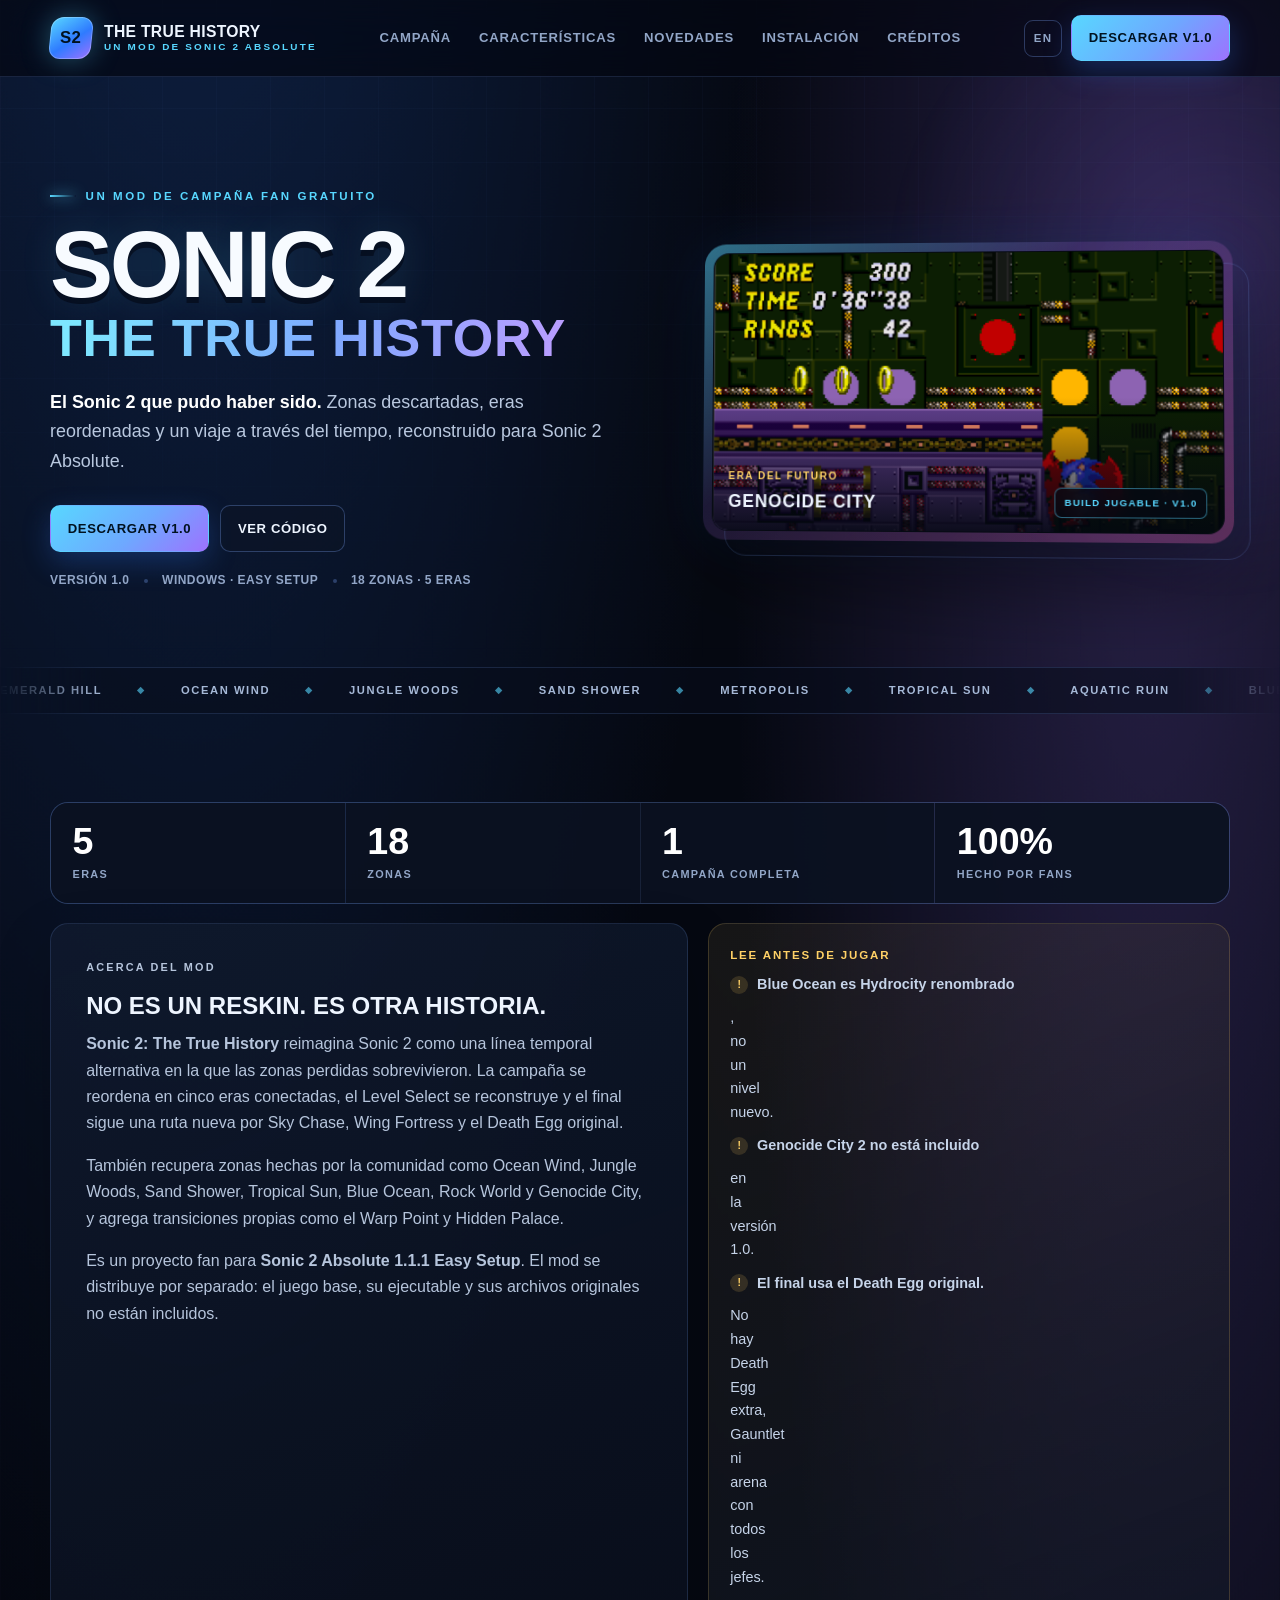
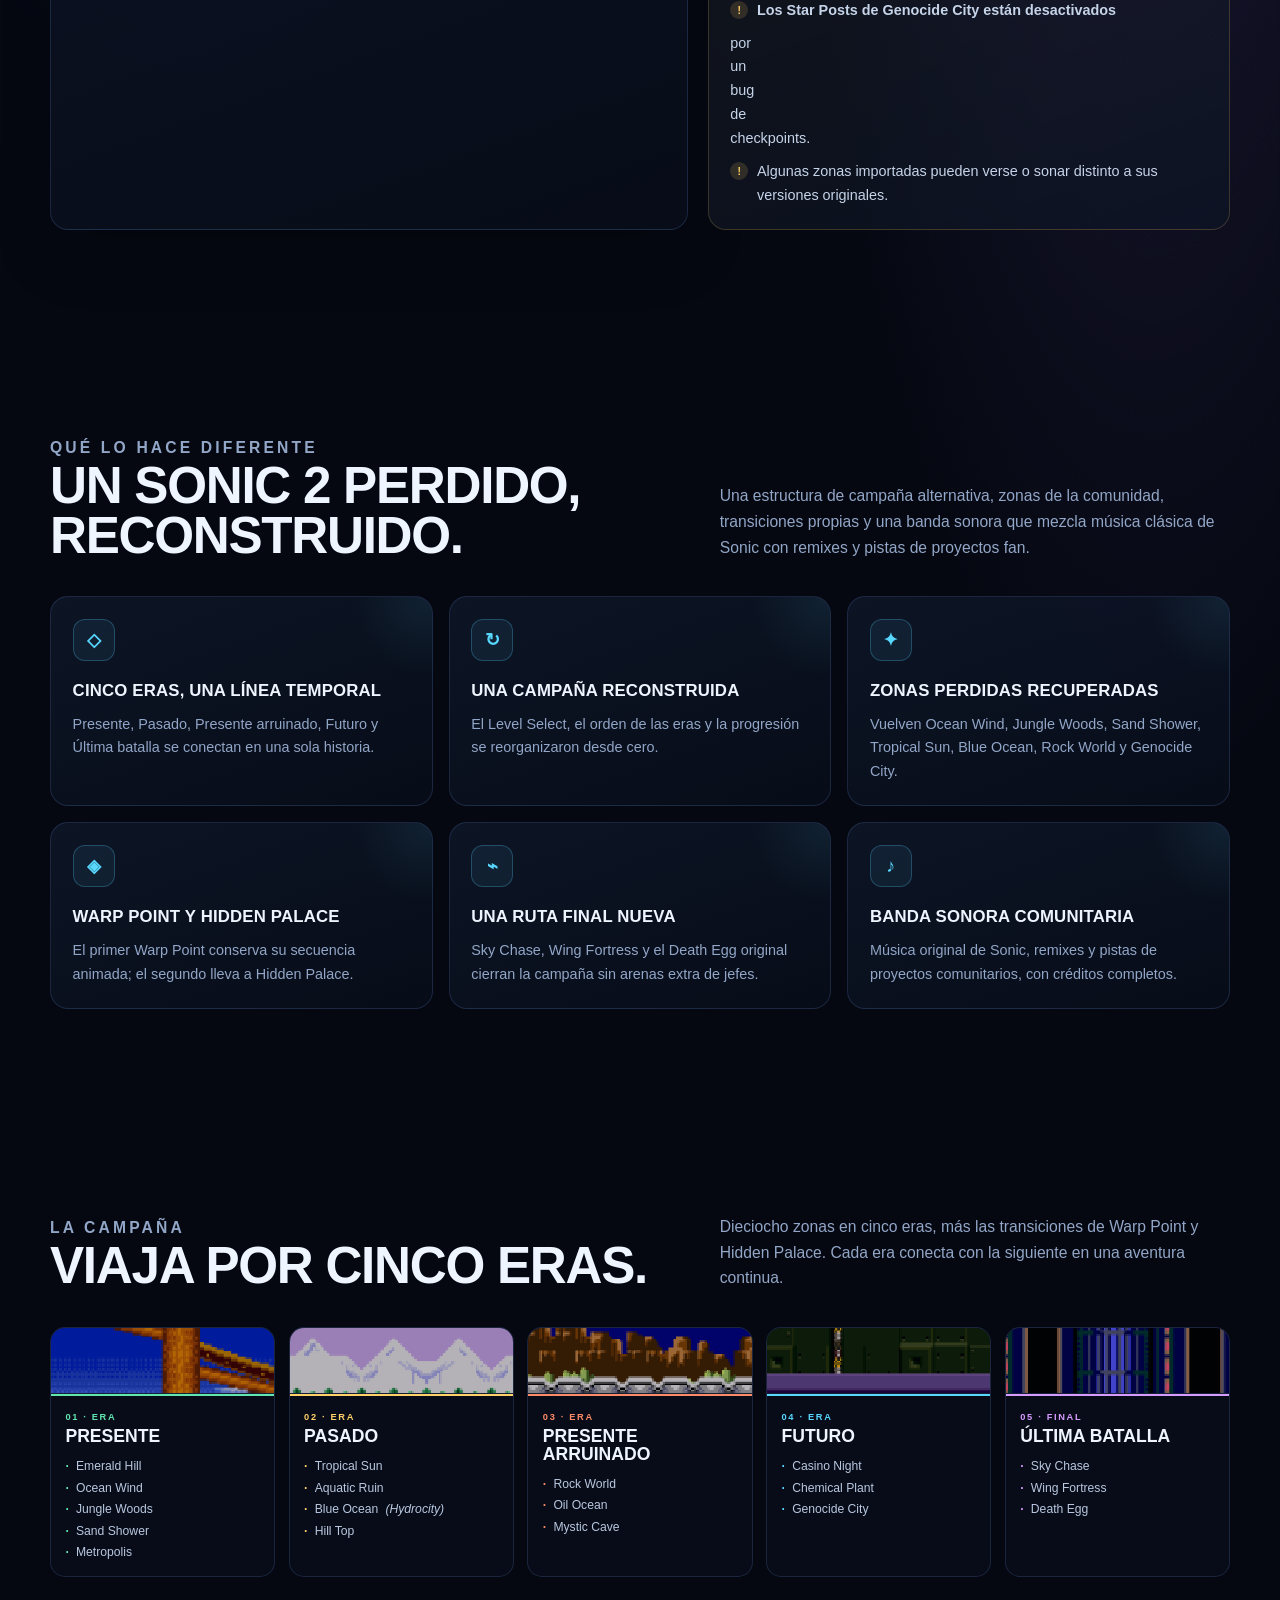
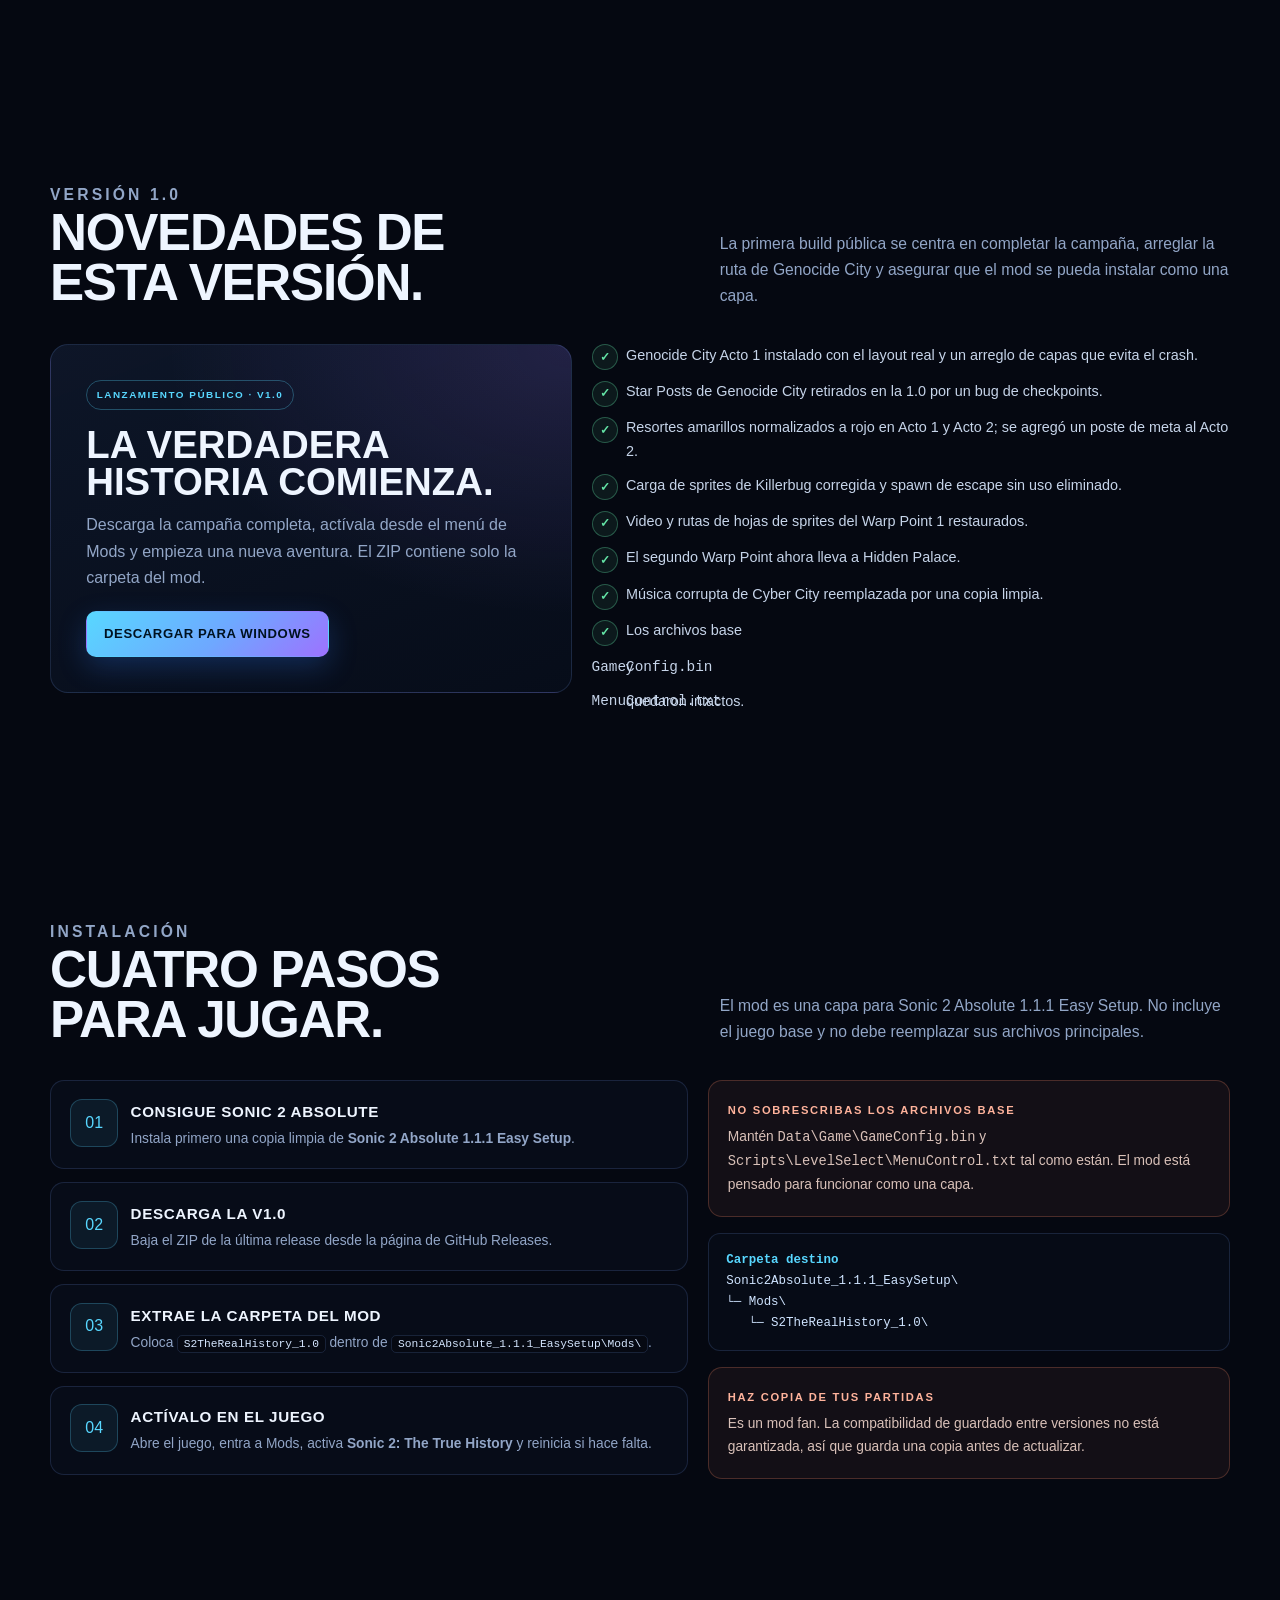
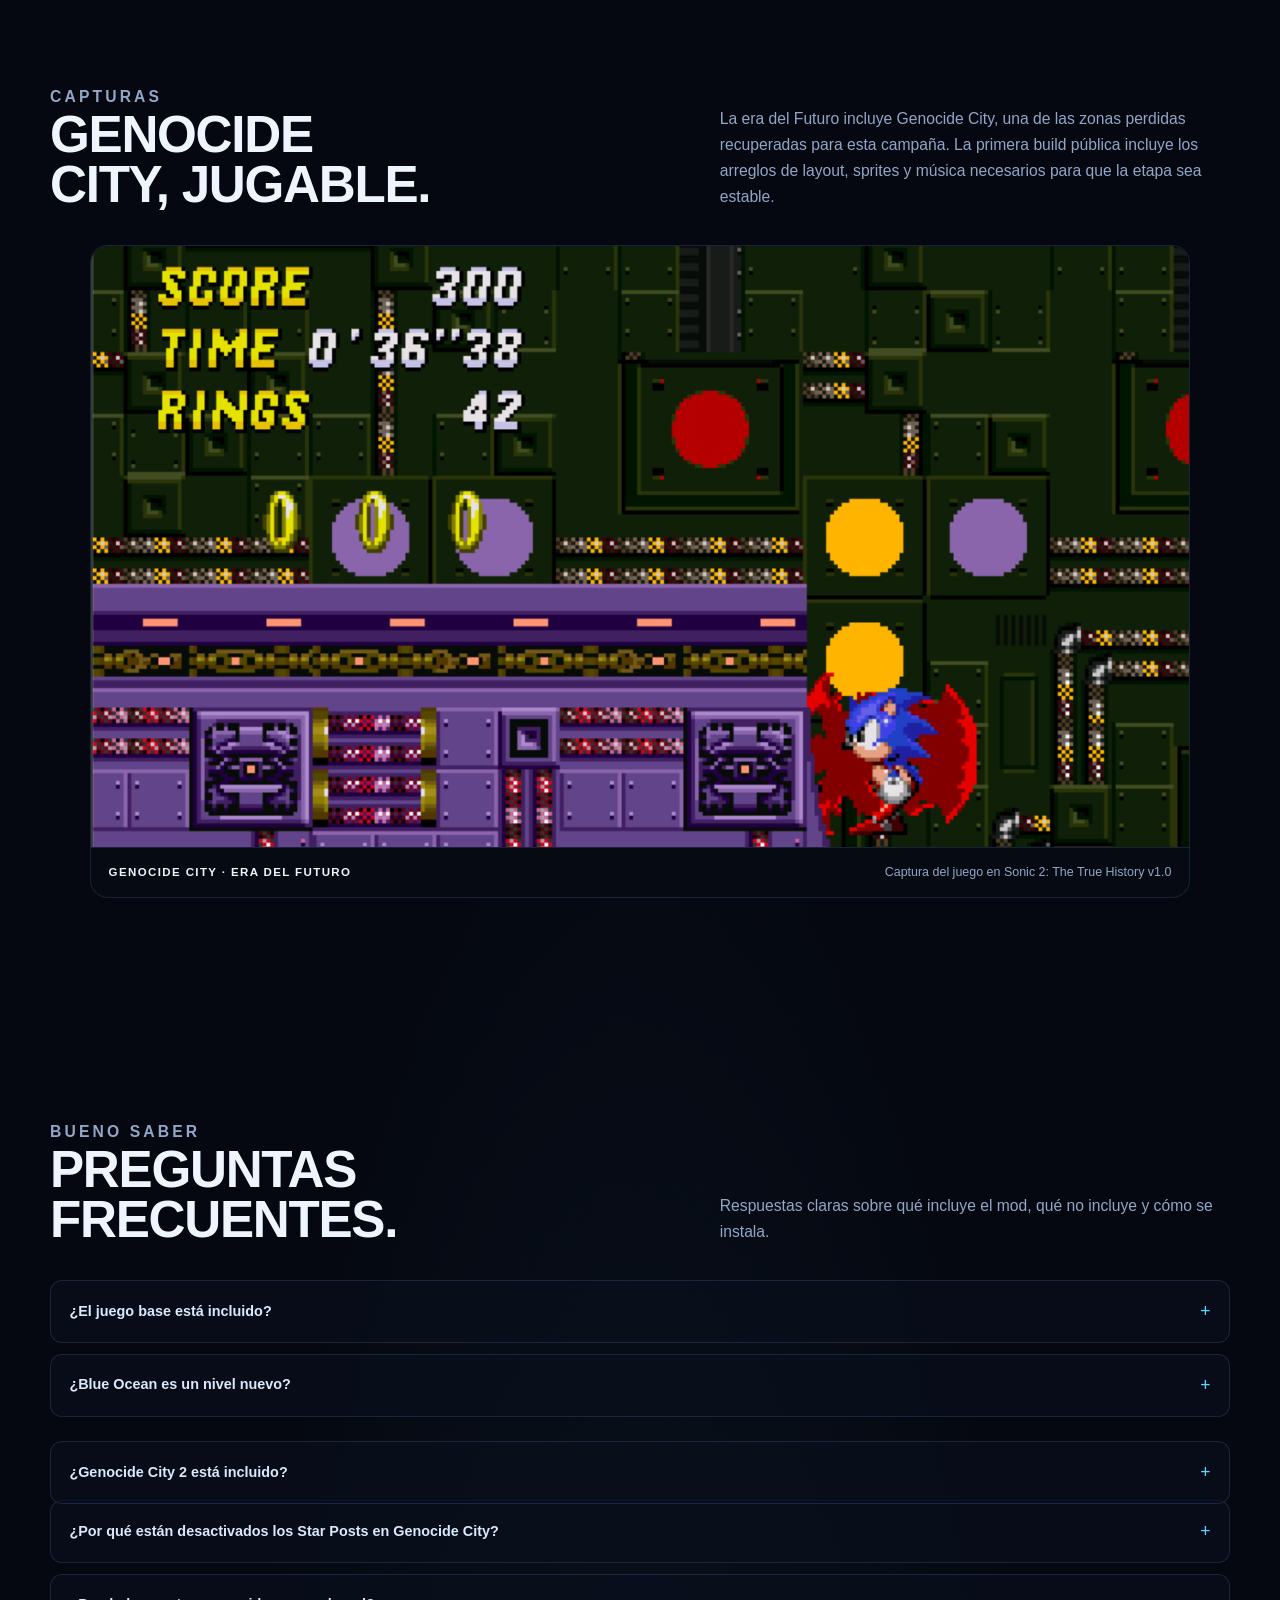
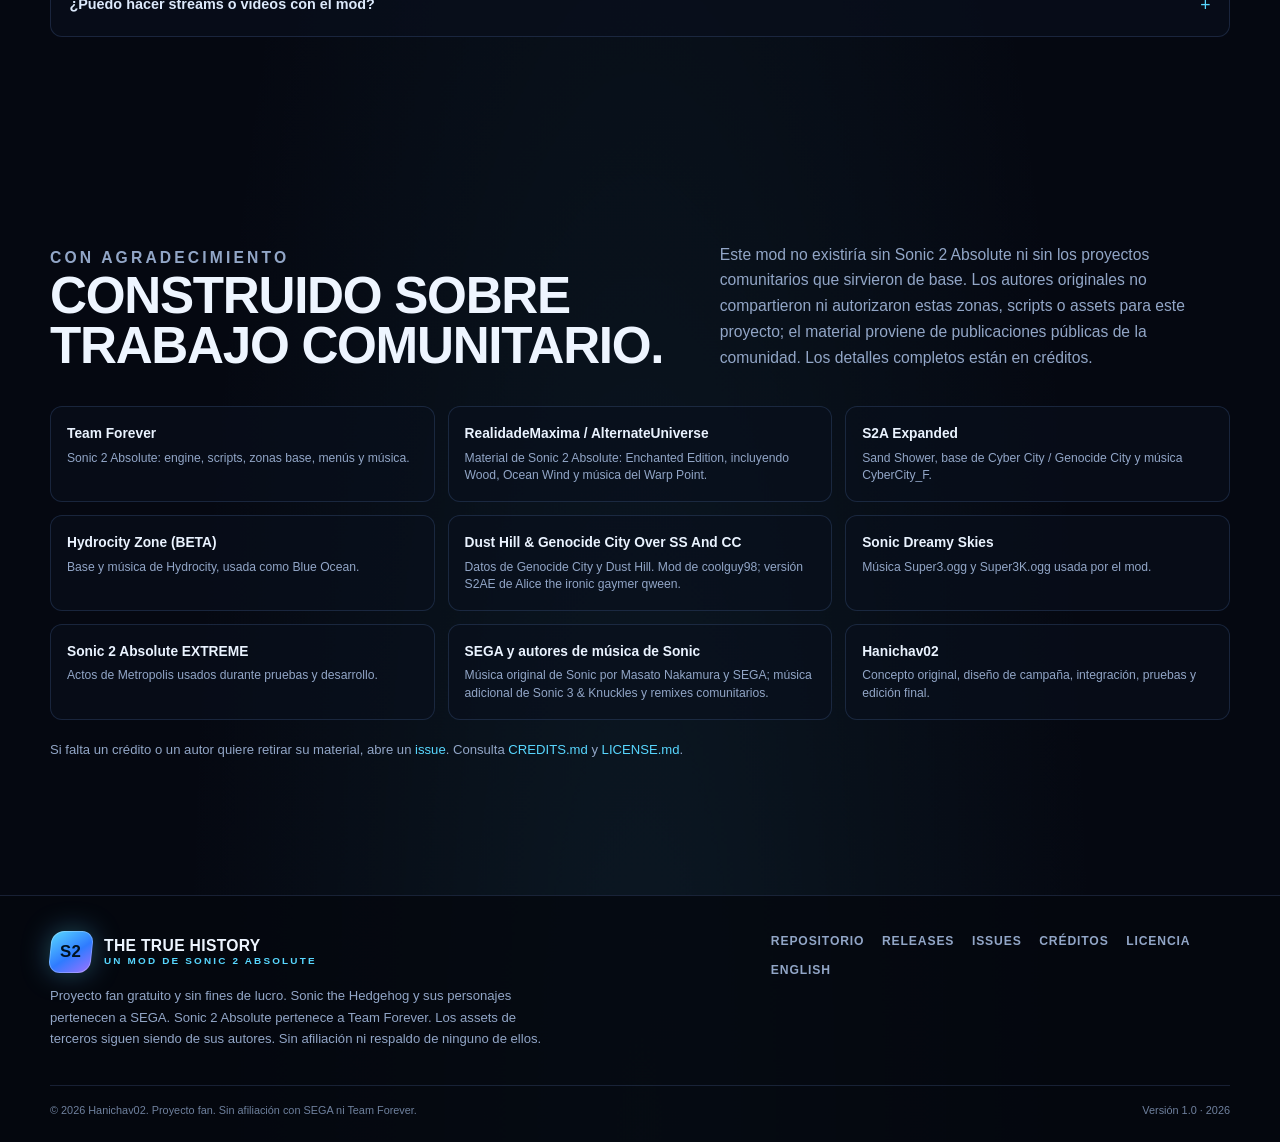
==== commit 553434e3: "Clarify third-party credit status and remove platform FAQ" ====
--- a/docs/es.html
+++ b/docs/es.html
@@ -424,10 +424,6 @@
             <summary>¿Puedo hacer streams o videos con el mod?</summary>
             <p>Sí. Los streams, videos y reviews gratuitos son bienvenidos. Acredita el mod y enlaza al repositorio cuando sea posible.</p>
           </details>
-          <details class="reveal">
-            <summary>¿Funciona en Android u otras plataformas?</summary>
-            <p>La versión 1.0 está probada con el Easy Setup de Windows. Otras plataformas no tienen soporte oficial.</p>
-          </details>
         </div>
       </div>
     </section>
@@ -440,8 +436,11 @@
             <h2>Construido sobre trabajo comunitario.</h2>
           </div>
           <p>
-            Este mod no existiría sin Sonic 2 Absolute y sin los autores que compartieron sus
-            zonas, scripts, música y herramientas. Los detalles completos están en créditos.
+            Este mod no existiría sin Sonic 2 Absolute ni sin los proyectos comunitarios
+            que sirvieron de base. Los autores originales no compartieron ni autorizaron
+            estas zonas, scripts o assets para este proyecto; el material proviene de
+            publicaciones públicas de la comunidad. Los detalles completos están en
+            créditos.
           </p>
         </div>
 
--- a/docs/styles.css
+++ b/docs/styles.css
@@ -124,13 +124,14 @@
 .brand-mark span { transform: skew(6deg); }
 
 .brand-copy { display: grid; gap: .1rem; }
-.brand-copy strong { font-size: .98rem; }
+.brand-copy strong { font-size: .98rem; white-space: nowrap; }
 .brand-copy small {
   font-family: var(--font-body);
   font-size: .62rem;
   letter-spacing: .22em;
   color: var(--cyan);
   font-weight: 700;
+  white-space: nowrap;
 }
 
 .nav-links {
@@ -869,6 +870,26 @@
 }
 
 /* ---------- Responsive ---------- */
+@media (max-width: 1080px) {
+  .nav-links { display: none; }
+  .nav-toggle { display: block; }
+  .nav-links.is-open {
+    position: absolute;
+    top: 76px;
+    left: 20px;
+    right: 20px;
+    display: grid;
+    gap: .2rem;
+    padding: .7rem;
+    border: 1px solid var(--line-strong);
+    border-radius: 14px;
+    background: rgba(6, 10, 20, .97);
+    box-shadow: 0 25px 60px rgba(0,0,0,.5);
+  }
+  .nav-links.is-open a { padding: .8rem; }
+  .nav-actions .btn { display: none; }
+}
+
 @media (max-width: 1020px) {
   .hero-grid { grid-template-columns: 1fr; }
   .hero-art { max-width: 720px; transform: none; }
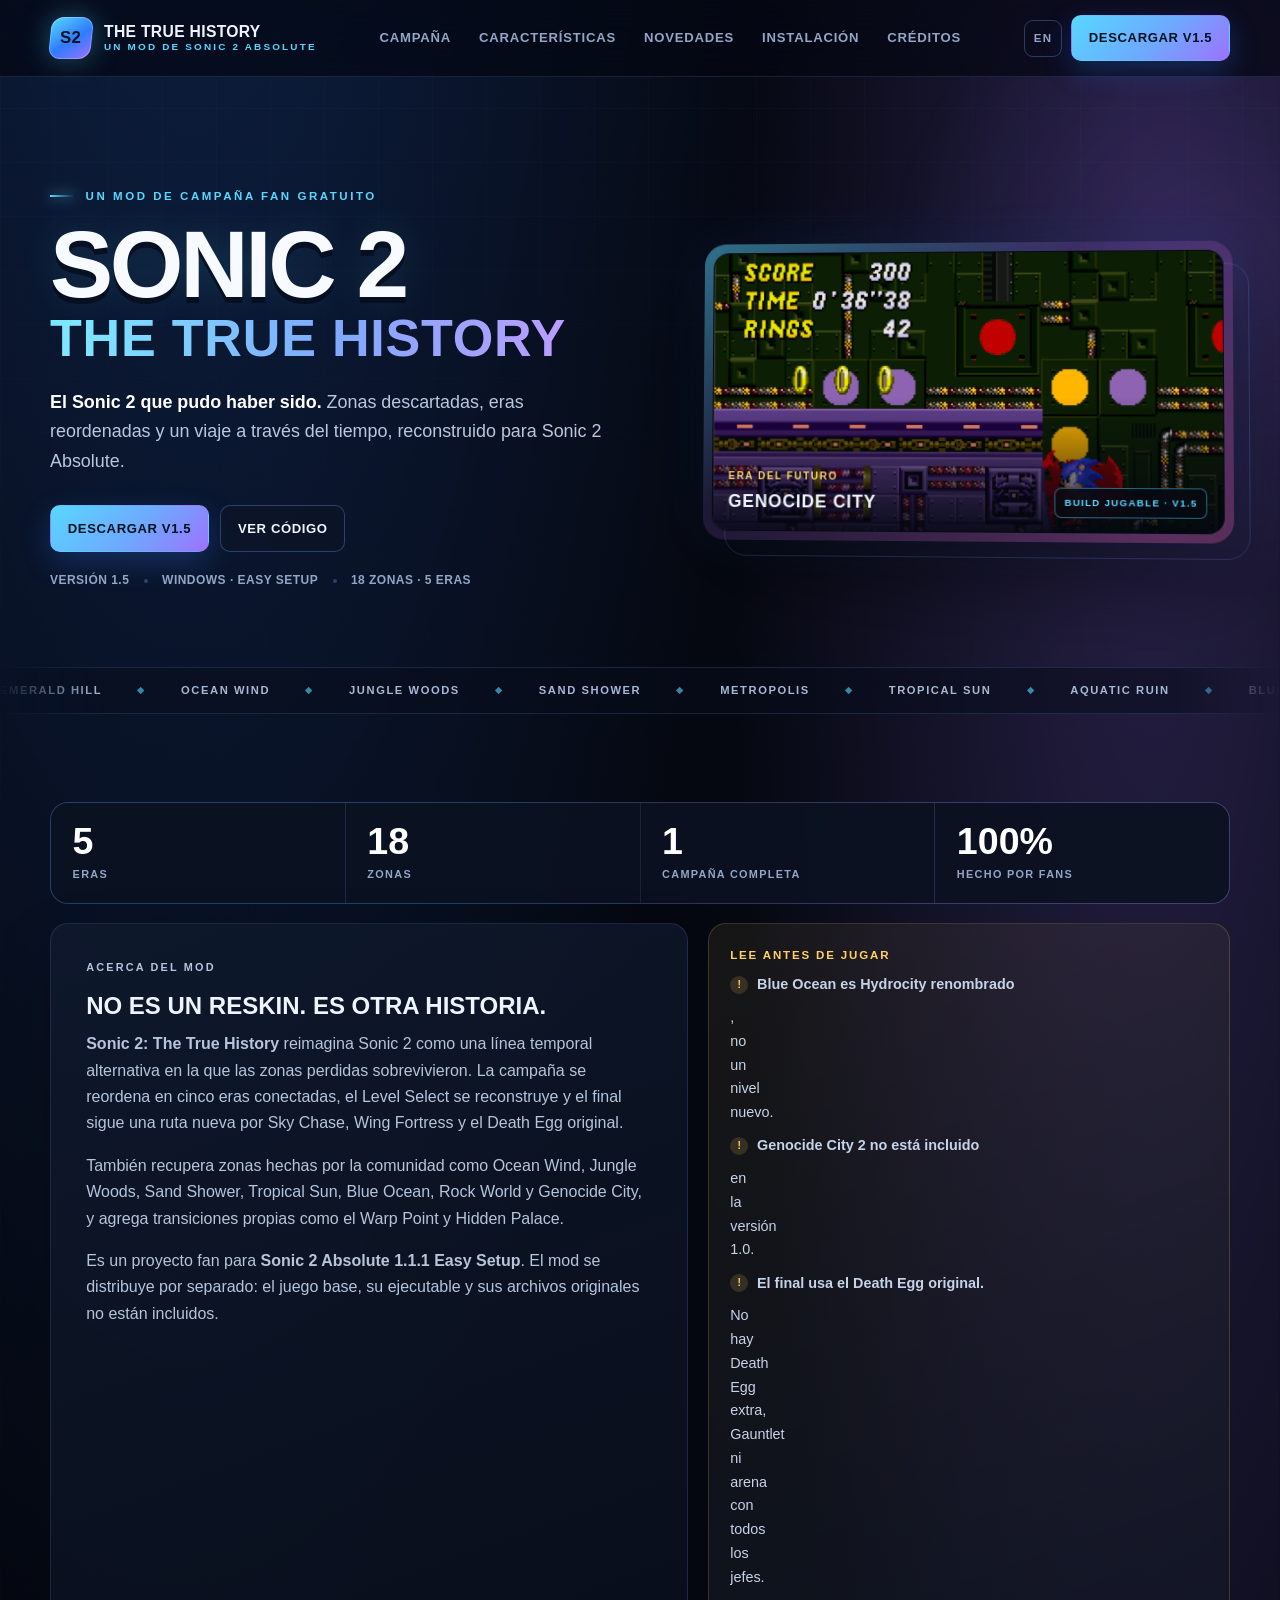
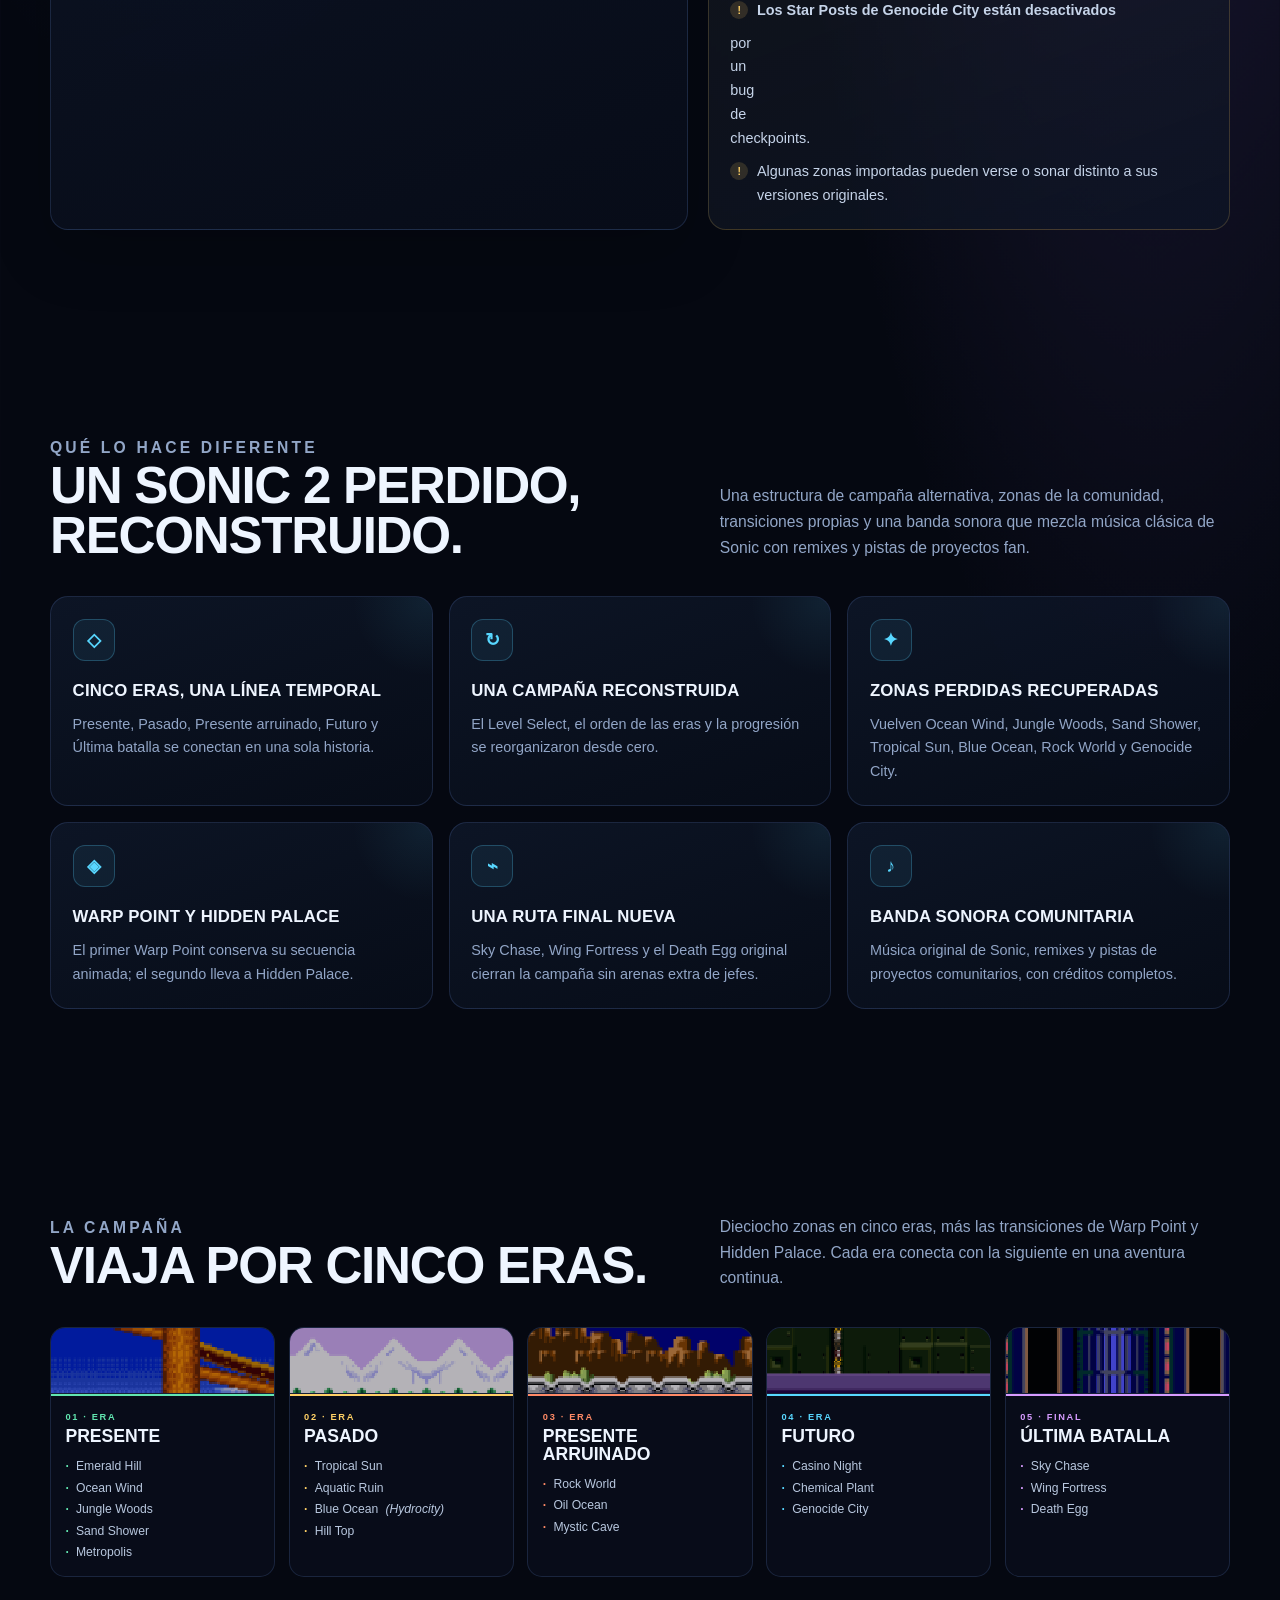
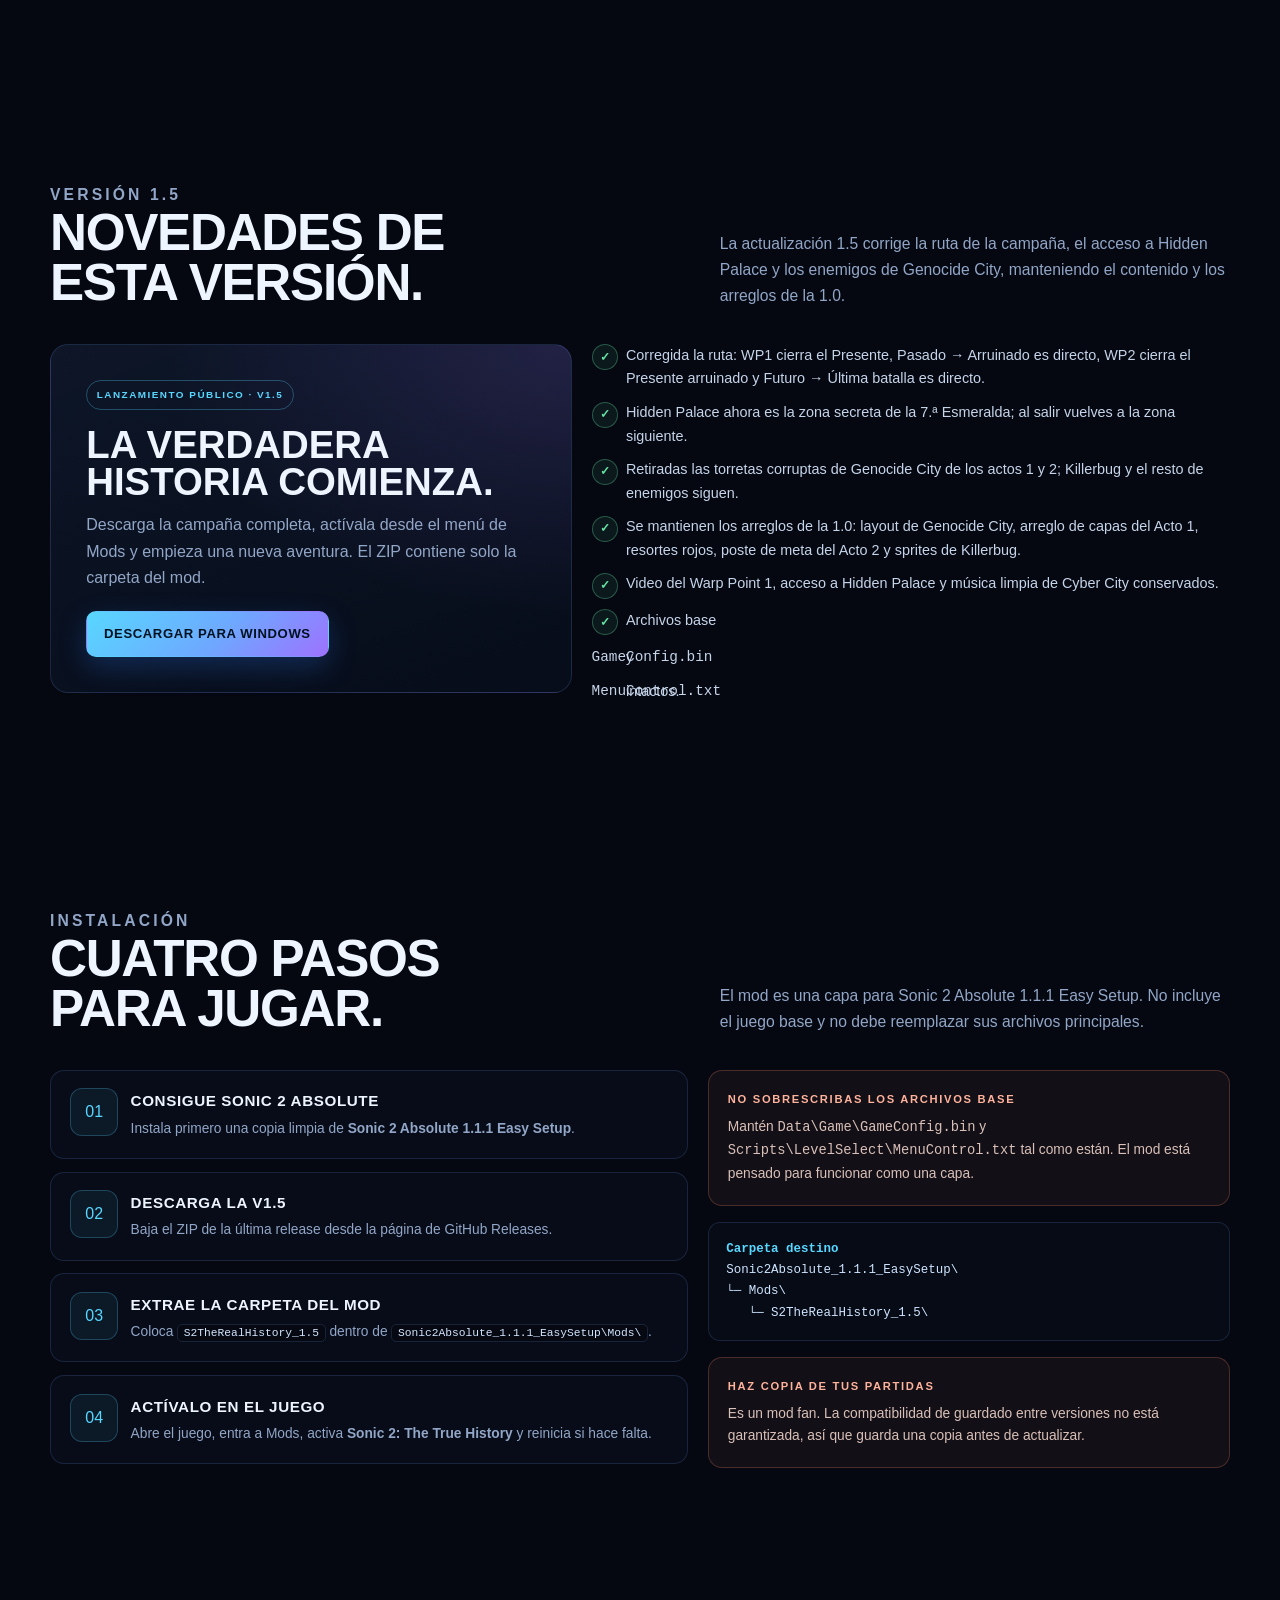
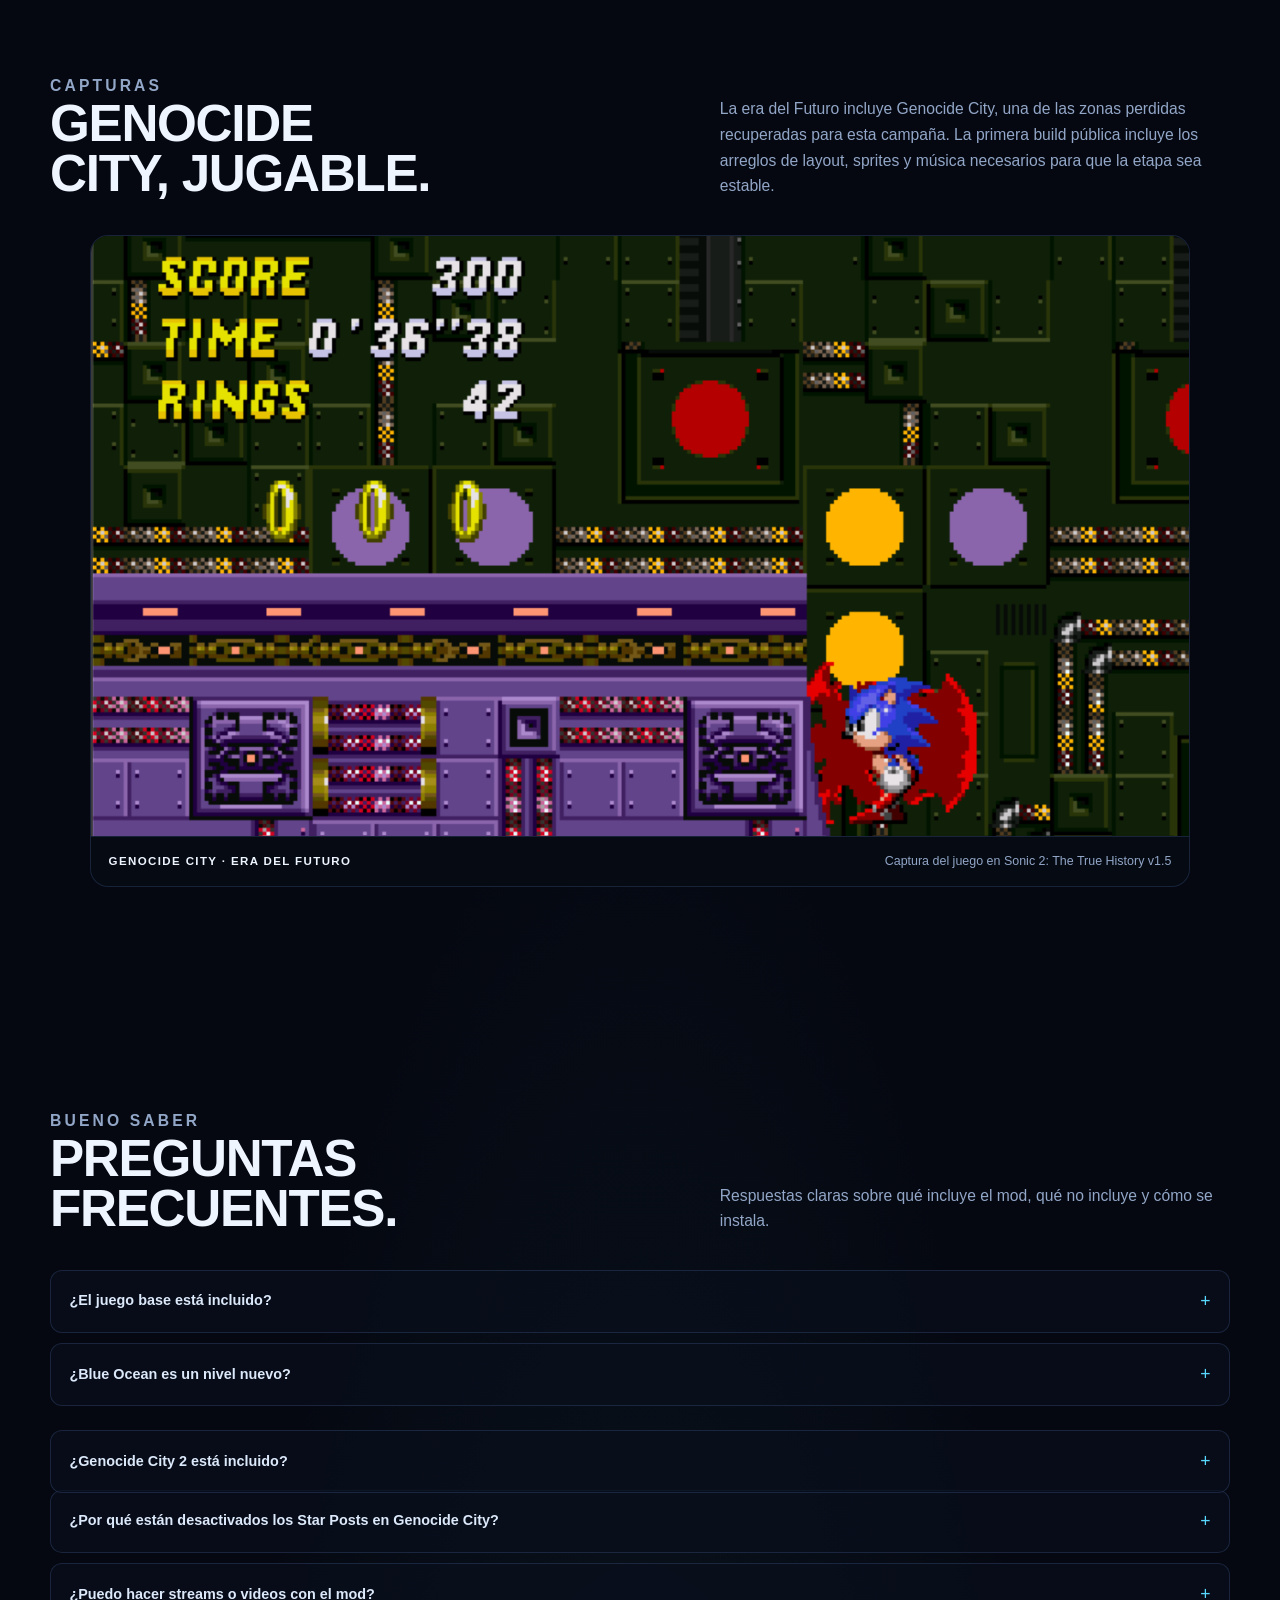
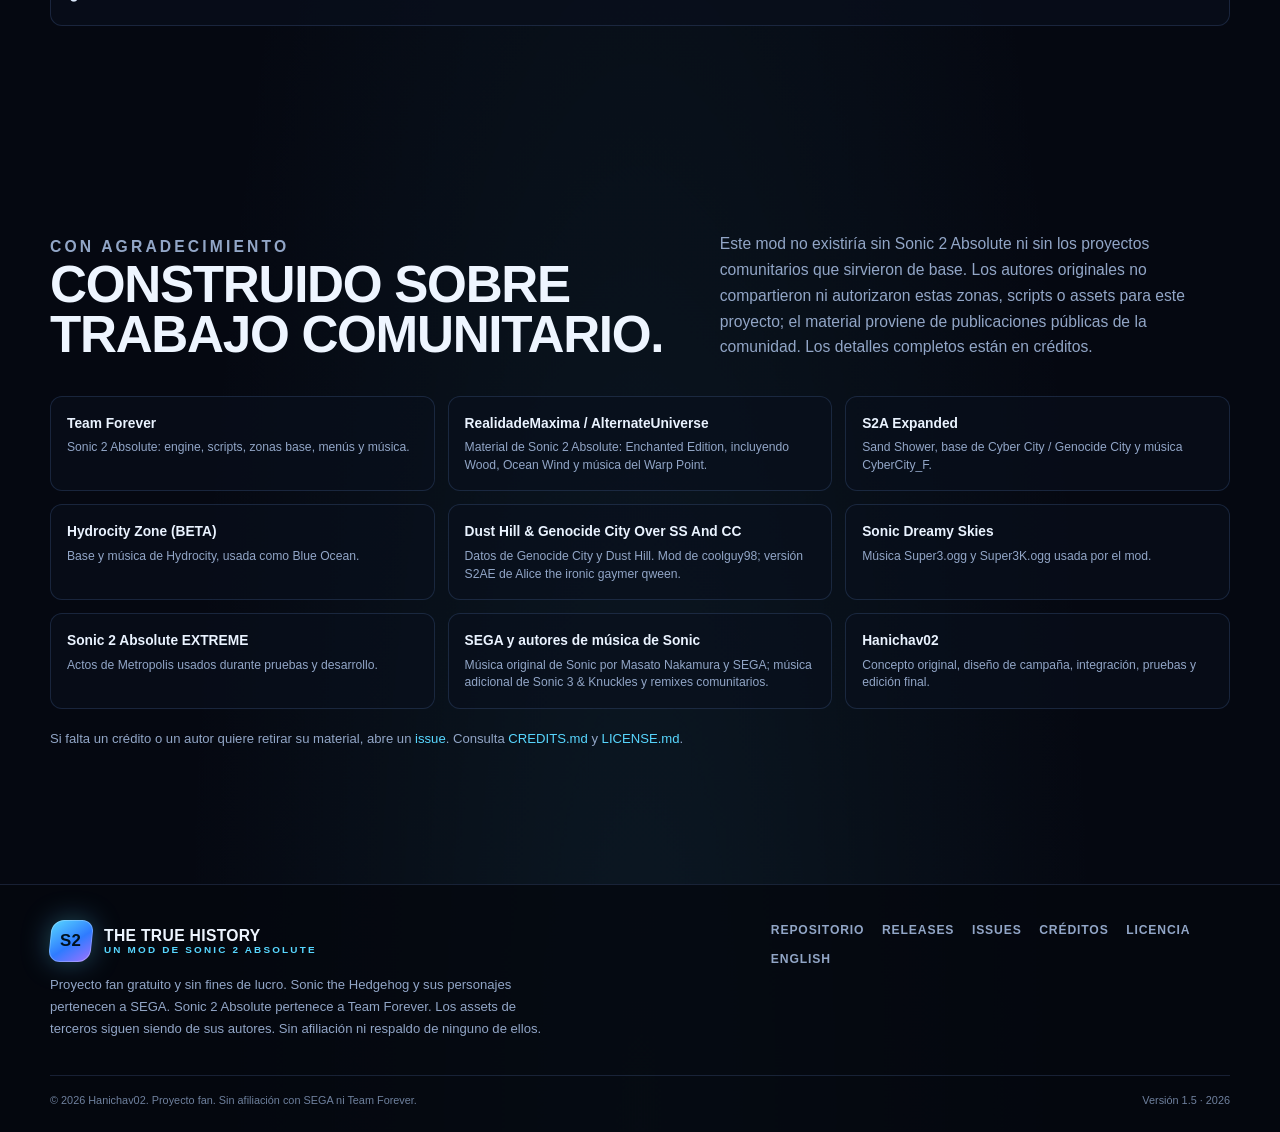
==== commit b0b34ee5: "Release 1.5: route, Hidden Palace and Genocide enemies" ====
--- a/docs/es.html
+++ b/docs/es.html
@@ -42,7 +42,7 @@
 
       <div class="nav-actions">
         <a class="lang-link" href="index.html" lang="en" hreflang="en">EN</a>
-        <a class="btn btn-primary" href="https://github.com/ehanielchavez-netizen/Sonic2-The-True-History/releases/latest">Descargar v1.0</a>
+        <a class="btn btn-primary" href="https://github.com/ehanielchavez-netizen/Sonic2-The-True-History/releases/latest">Descargar v1.5</a>
         <button class="nav-toggle" id="navToggle" type="button" aria-label="Abrir menú" aria-expanded="false" aria-controls="navLinks">☰</button>
       </div>
     </div>
@@ -64,14 +64,14 @@
             </p>
             <div class="hero-cta">
               <a class="btn btn-primary" href="https://github.com/ehanielchavez-netizen/Sonic2-The-True-History/releases/latest">
-                Descargar v1.0
+                Descargar v1.5
               </a>
               <a class="btn btn-ghost" href="https://github.com/ehanielchavez-netizen/Sonic2-The-True-History">
                 Ver código
               </a>
             </div>
             <p class="hero-meta">
-              <span>Versión 1.0</span>
+              <span>Versión 1.5</span>
               <span>Windows · Easy Setup</span>
               <span>18 zonas · 5 eras</span>
             </p>
@@ -85,7 +85,7 @@
                   <small>Era del futuro</small>
                   <strong>Genocide City</strong>
                 </div>
-                <span class="art-badge">Build jugable · v1.0</span>
+                <span class="art-badge">Build jugable · v1.5</span>
               </div>
             </div>
           </div>
@@ -268,18 +268,17 @@
       <div class="shell">
         <div class="section-head reveal">
           <div>
-            <p class="eyebrow">Versión 1.0</p>
+            <p class="eyebrow">Versión 1.5</p>
             <h2>Novedades de esta versión.</h2>
           </div>
           <p>
-            La primera build pública se centra en completar la campaña, arreglar la ruta de
-            Genocide City y asegurar que el mod se pueda instalar como una capa.
+            La actualización 1.5 corrige la ruta de la campaña, el acceso a Hidden Palace y los enemigos de Genocide City, manteniendo el contenido y los arreglos de la 1.0.
           </p>
         </div>
 
         <div class="release-grid">
           <article class="release-card reveal">
-            <span class="version">Lanzamiento público · v1.0</span>
+            <span class="version">Lanzamiento público · v1.5</span>
             <h3>La verdadera historia comienza.</h3>
             <p>
               Descarga la campaña completa, actívala desde el menú de Mods y empieza una nueva
@@ -291,14 +290,12 @@
           </article>
 
           <ul class="release-list reveal">
-            <li>Genocide City Acto 1 instalado con el layout real y un arreglo de capas que evita el crash.</li>
-            <li>Star Posts de Genocide City retirados en la 1.0 por un bug de checkpoints.</li>
-            <li>Resortes amarillos normalizados a rojo en Acto 1 y Acto 2; se agregó un poste de meta al Acto 2.</li>
-            <li>Carga de sprites de Killerbug corregida y spawn de escape sin uso eliminado.</li>
-            <li>Video y rutas de hojas de sprites del Warp Point 1 restaurados.</li>
-            <li>El segundo Warp Point ahora lleva a Hidden Palace.</li>
-            <li>Música corrupta de Cyber City reemplazada por una copia limpia.</li>
-            <li>Los archivos base <code>GameConfig.bin</code> y <code>MenuControl.txt</code> quedaron intactos.</li>
+            <li>Corregida la ruta: WP1 cierra el Presente, Pasado → Arruinado es directo, WP2 cierra el Presente arruinado y Futuro → Última batalla es directo.</li>
+            <li>Hidden Palace ahora es la zona secreta de la 7.ª Esmeralda; al salir vuelves a la zona siguiente.</li>
+            <li>Retiradas las torretas corruptas de Genocide City de los actos 1 y 2; Killerbug y el resto de enemigos siguen.</li>
+            <li>Se mantienen los arreglos de la 1.0: layout de Genocide City, arreglo de capas del Acto 1, resortes rojos, poste de meta del Acto 2 y sprites de Killerbug.</li>
+            <li>Video del Warp Point 1, acceso a Hidden Palace y música limpia de Cyber City conservados.</li>
+            <li>Archivos base <code>GameConfig.bin</code> y <code>MenuControl.txt</code> intactos.</li>
           </ul>
         </div>
       </div>
@@ -327,14 +324,14 @@
             </li>
             <li class="reveal">
               <div>
-                <h3>Descarga la v1.0</h3>
+                <h3>Descarga la v1.5</h3>
                 <p>Baja el ZIP de la última release desde la página de GitHub Releases.</p>
               </div>
             </li>
             <li class="reveal">
               <div>
                 <h3>Extrae la carpeta del mod</h3>
-                <p>Coloca <code>S2TheRealHistory_1.0</code> dentro de <code>Sonic2Absolute_1.1.1_EasySetup\Mods\</code>.</p>
+                <p>Coloca <code>S2TheRealHistory_1.5</code> dentro de <code>Sonic2Absolute_1.1.1_EasySetup\Mods\</code>.</p>
               </div>
             </li>
             <li class="reveal">
@@ -358,7 +355,7 @@
             <div class="code-block reveal"><strong>Carpeta destino</strong>
 Sonic2Absolute_1.1.1_EasySetup\
 └─ Mods\
-   └─ S2TheRealHistory_1.0\</div>
+   └─ S2TheRealHistory_1.5\</div>
 
             <aside class="warning reveal">
               <h3>Haz copia de tus partidas</h3>
@@ -387,7 +384,7 @@
           <img src="assets/genocide-city.png" width="1280" height="700" alt="Sonic avanzando por el escenario mecánico verde y púrpura de Genocide City" loading="lazy">
           <figcaption>
             <strong>Genocide City · Era del Futuro</strong>
-            <span>Captura del juego en Sonic 2: The True History v1.0</span>
+            <span>Captura del juego en Sonic 2: The True History v1.5</span>
           </figcaption>
         </figure>
       </div>
@@ -491,7 +488,7 @@
       </div>
       <div class="footer-bottom">
         <span>© 2026 Hanichav02. Proyecto fan. Sin afiliación con SEGA ni Team Forever.</span>
-        <span>Versión 1.0 · 2026</span>
+        <span>Versión 1.5 · 2026</span>
       </div>
     </div>
   </footer>
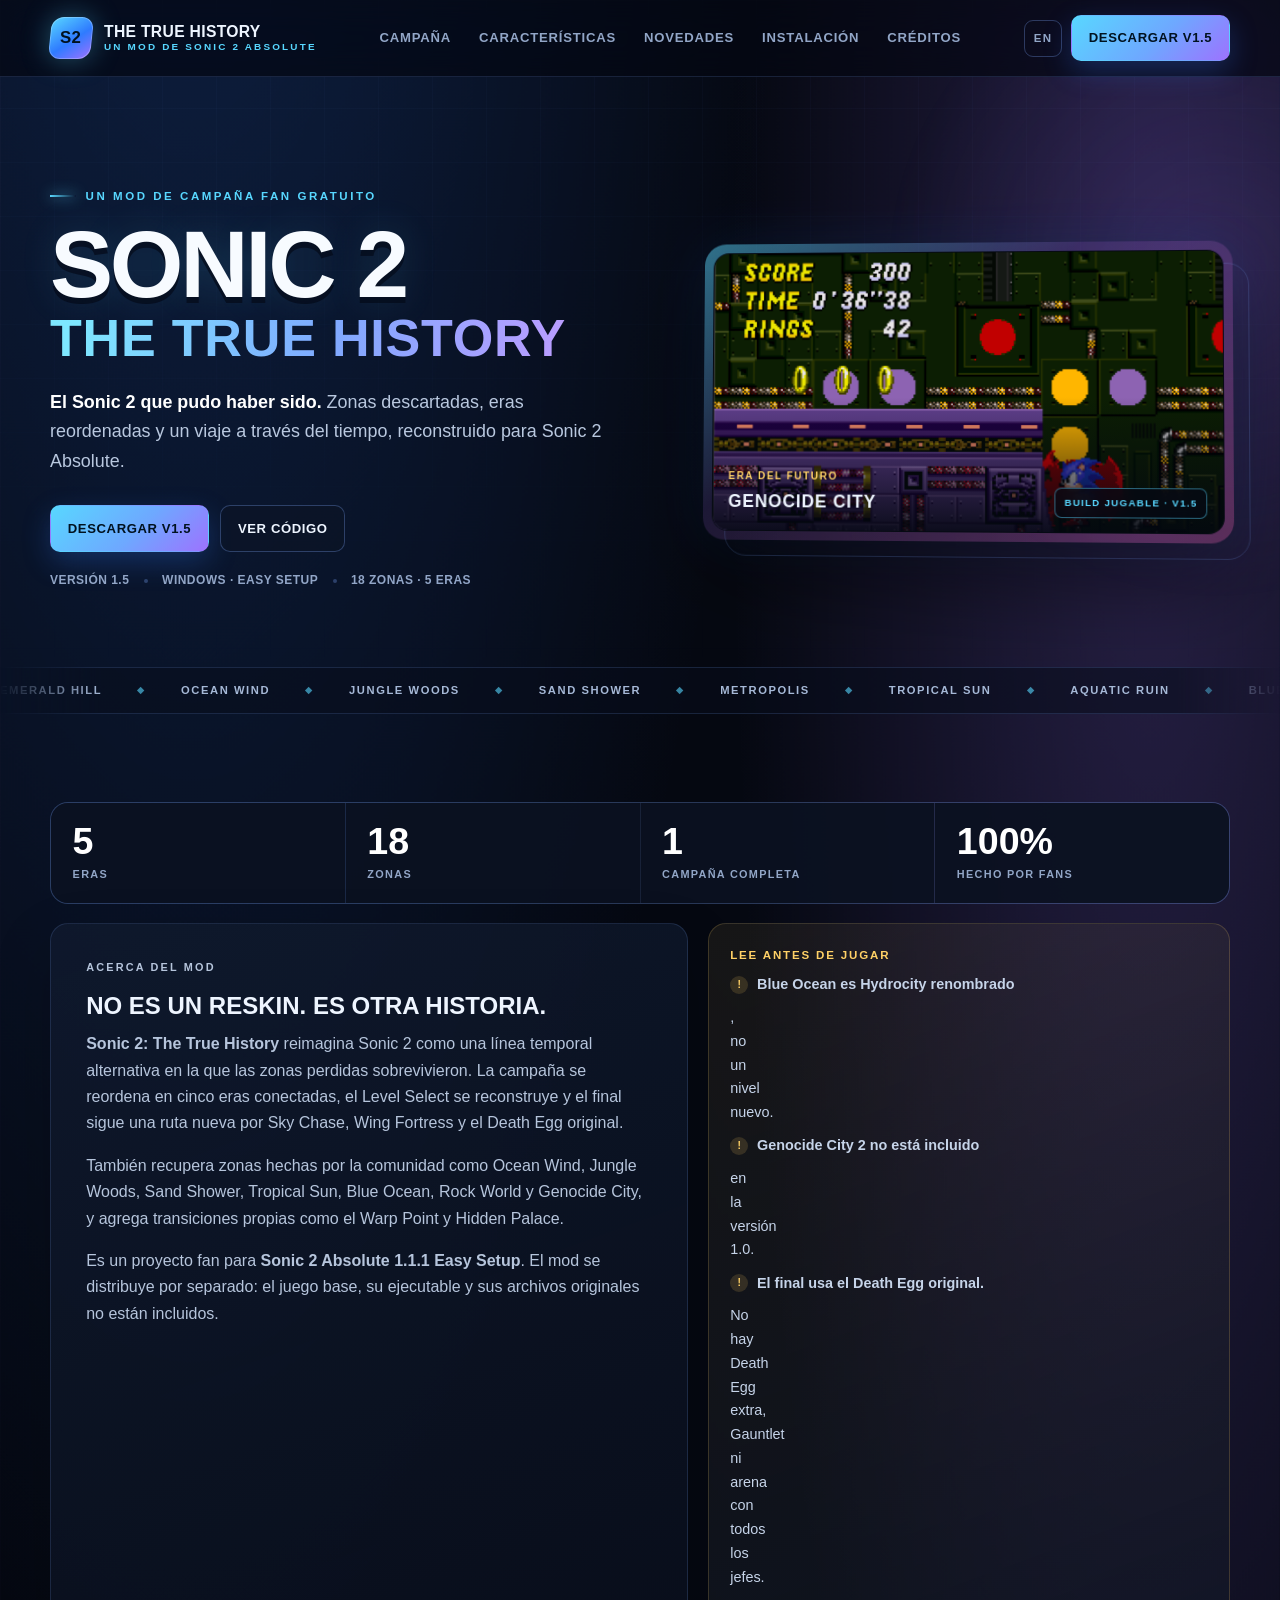
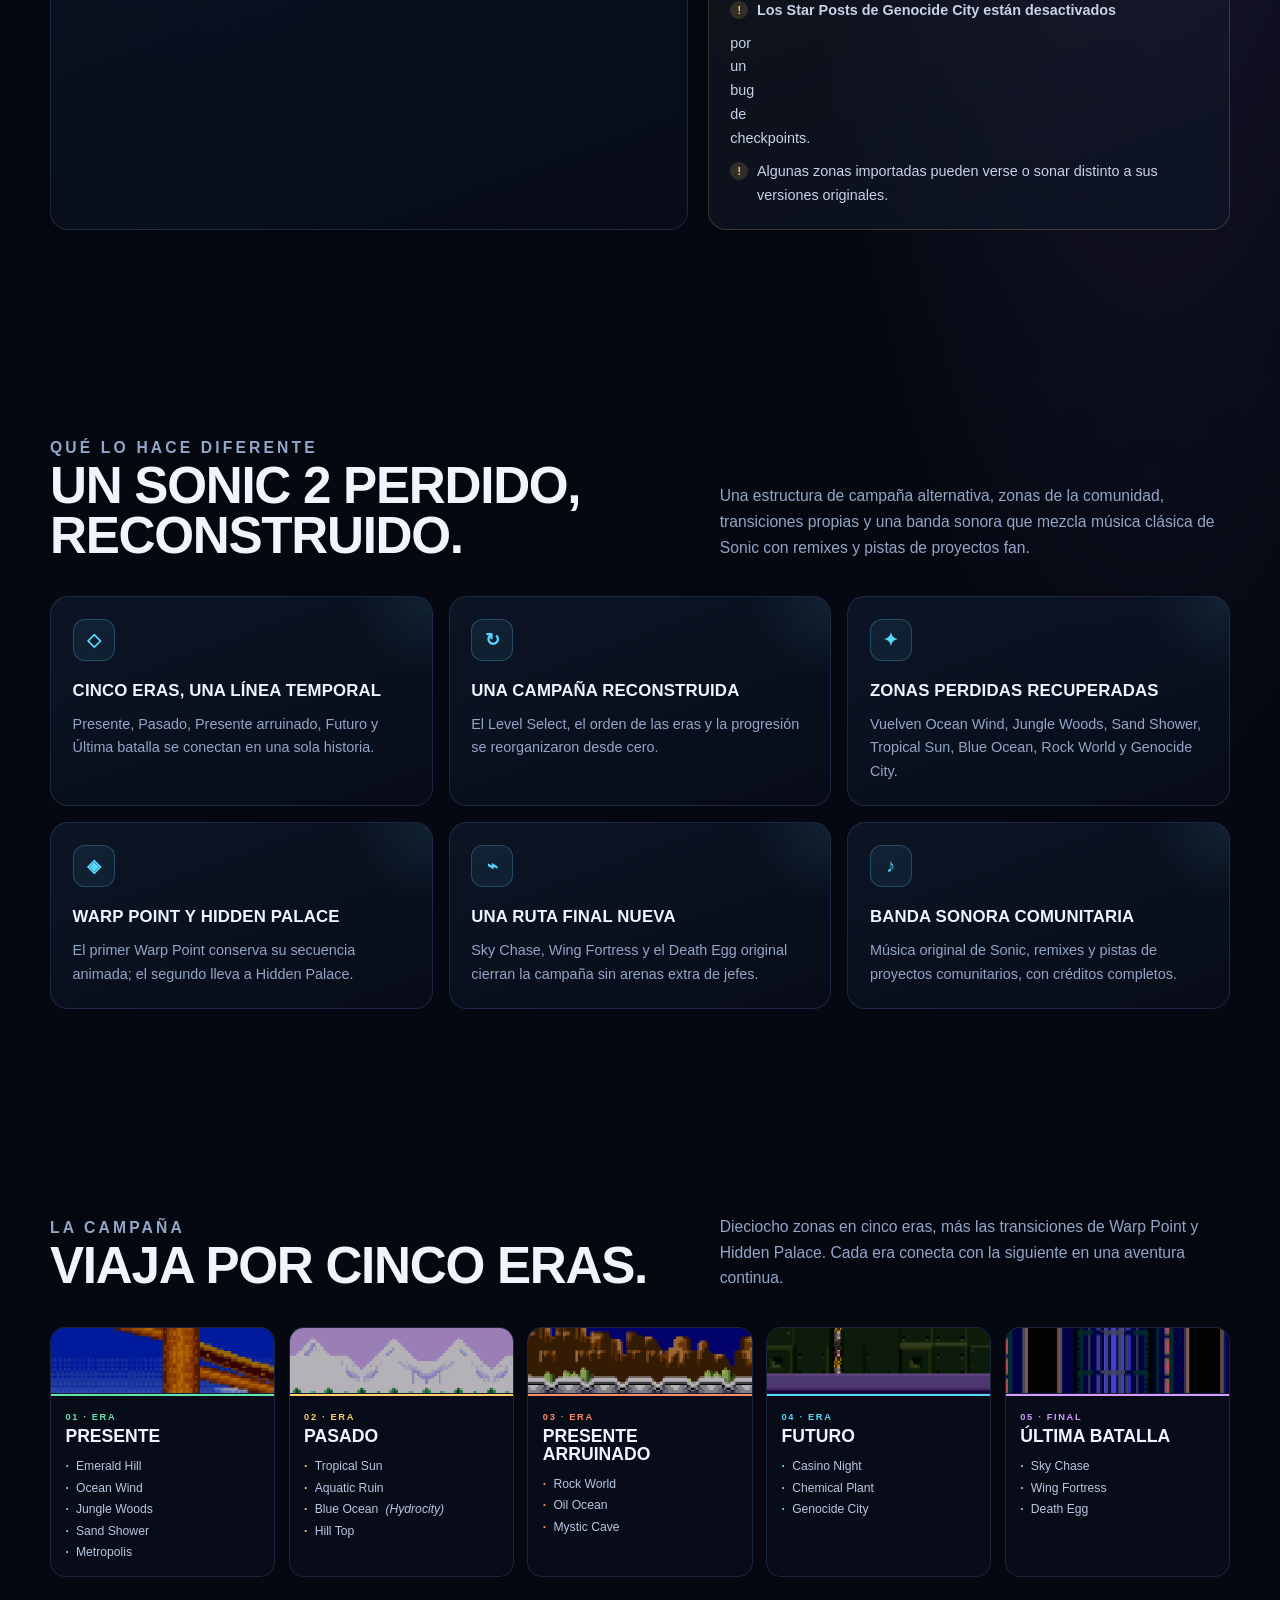
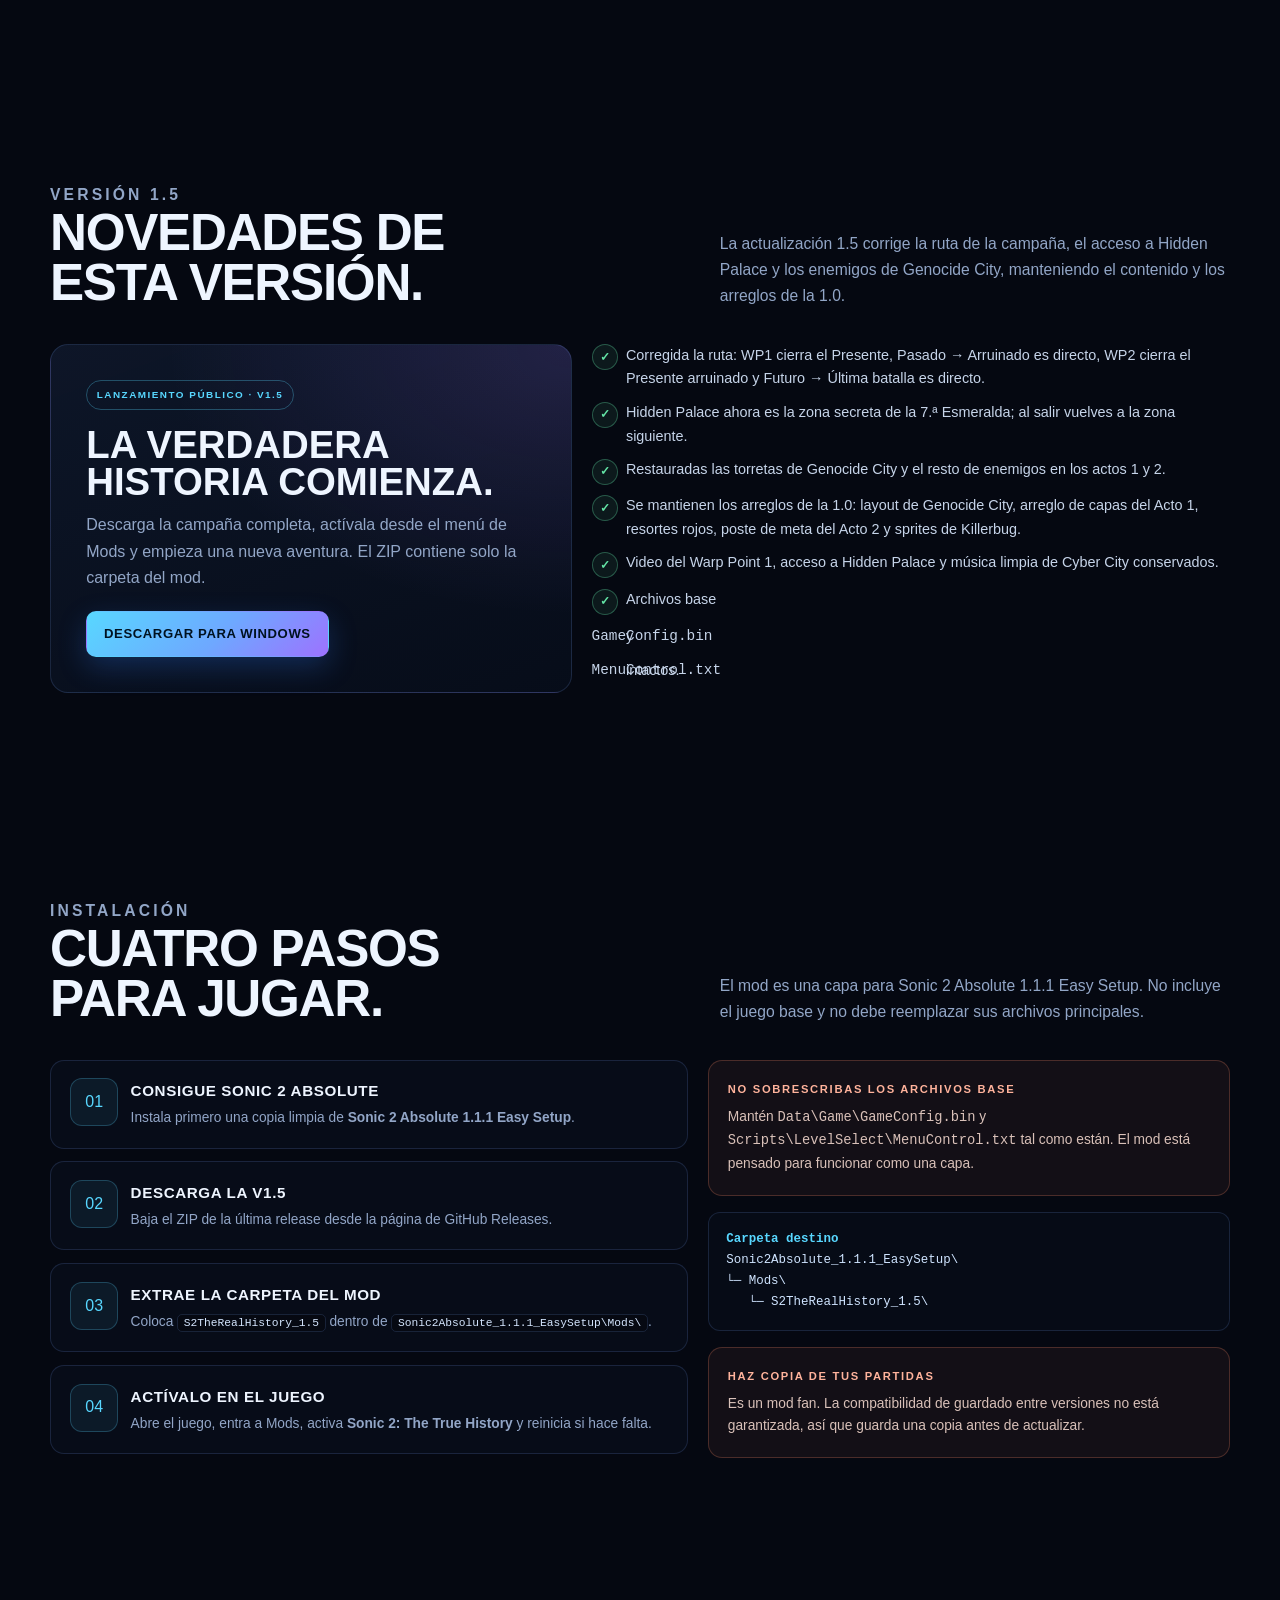
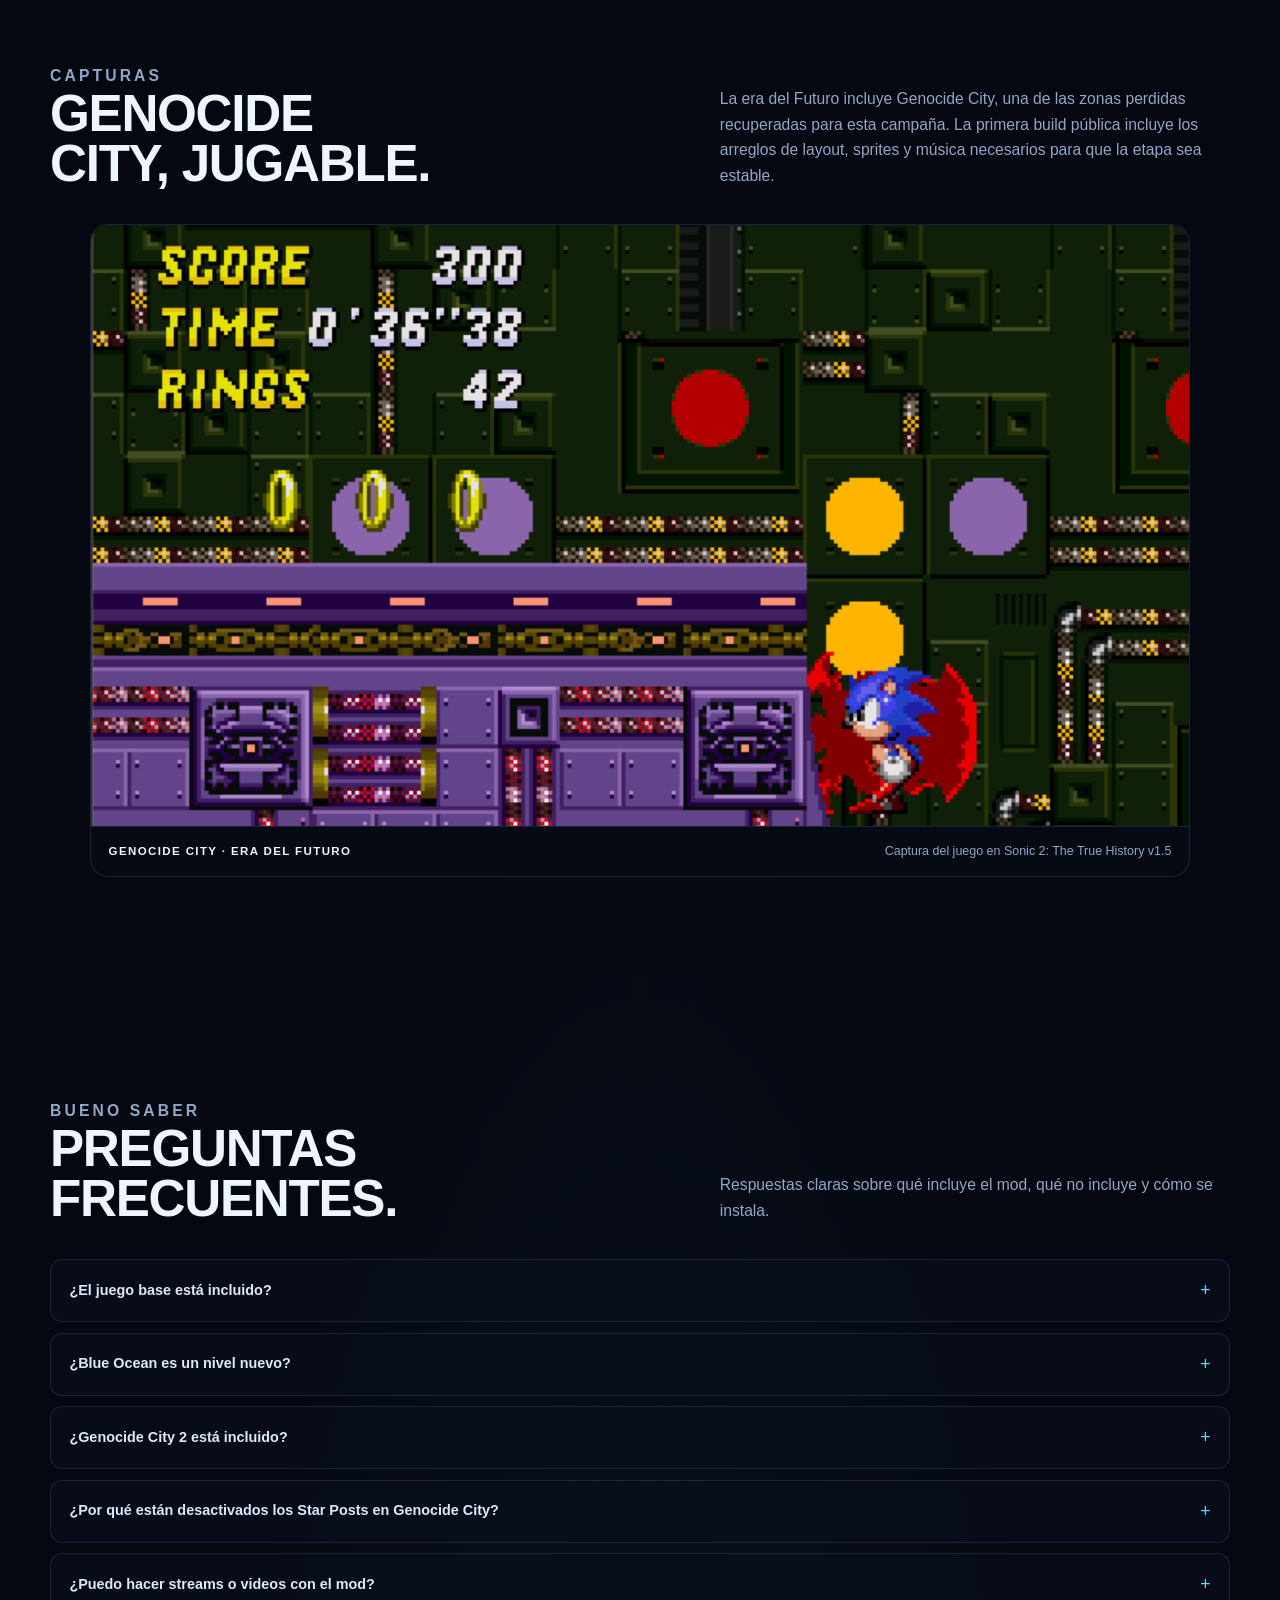
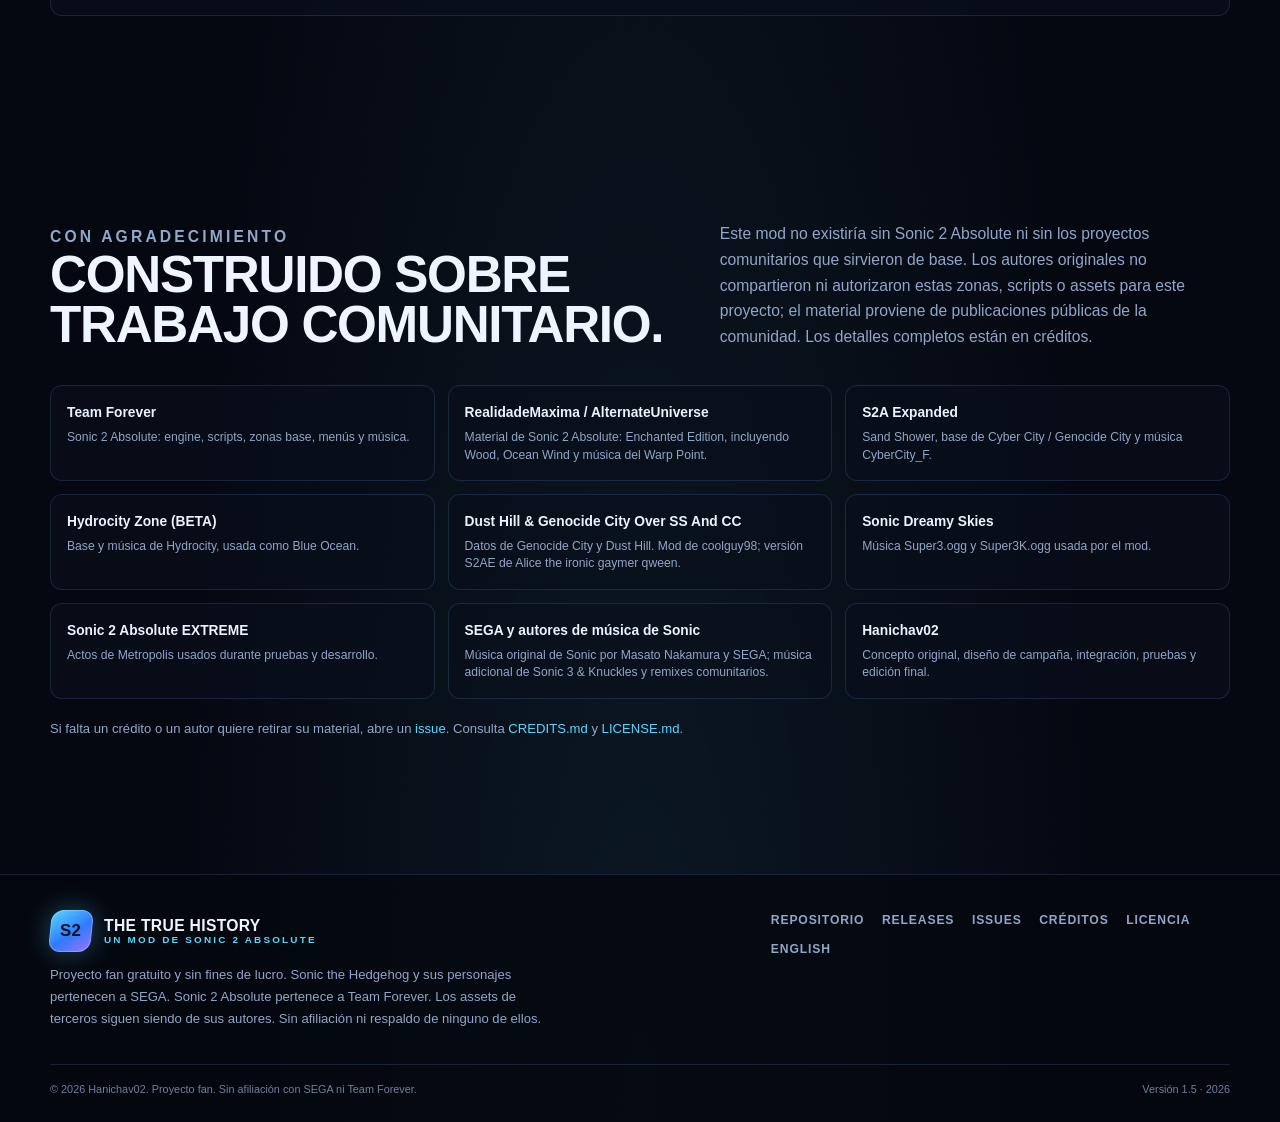
==== commit 68bb1930: "Restore Genocide enemies and use mod Death Egg remix" ====
--- a/docs/es.html
+++ b/docs/es.html
@@ -292,7 +292,7 @@
           <ul class="release-list reveal">
             <li>Corregida la ruta: WP1 cierra el Presente, Pasado → Arruinado es directo, WP2 cierra el Presente arruinado y Futuro → Última batalla es directo.</li>
             <li>Hidden Palace ahora es la zona secreta de la 7.ª Esmeralda; al salir vuelves a la zona siguiente.</li>
-            <li>Retiradas las torretas corruptas de Genocide City de los actos 1 y 2; Killerbug y el resto de enemigos siguen.</li>
+            <li>Restauradas las torretas de Genocide City y el resto de enemigos en los actos 1 y 2.</li>
             <li>Se mantienen los arreglos de la 1.0: layout de Genocide City, arreglo de capas del Acto 1, resortes rojos, poste de meta del Acto 2 y sprites de Killerbug.</li>
             <li>Video del Warp Point 1, acceso a Hidden Palace y música limpia de Cyber City conservados.</li>
             <li>Archivos base <code>GameConfig.bin</code> y <code>MenuControl.txt</code> intactos.</li>
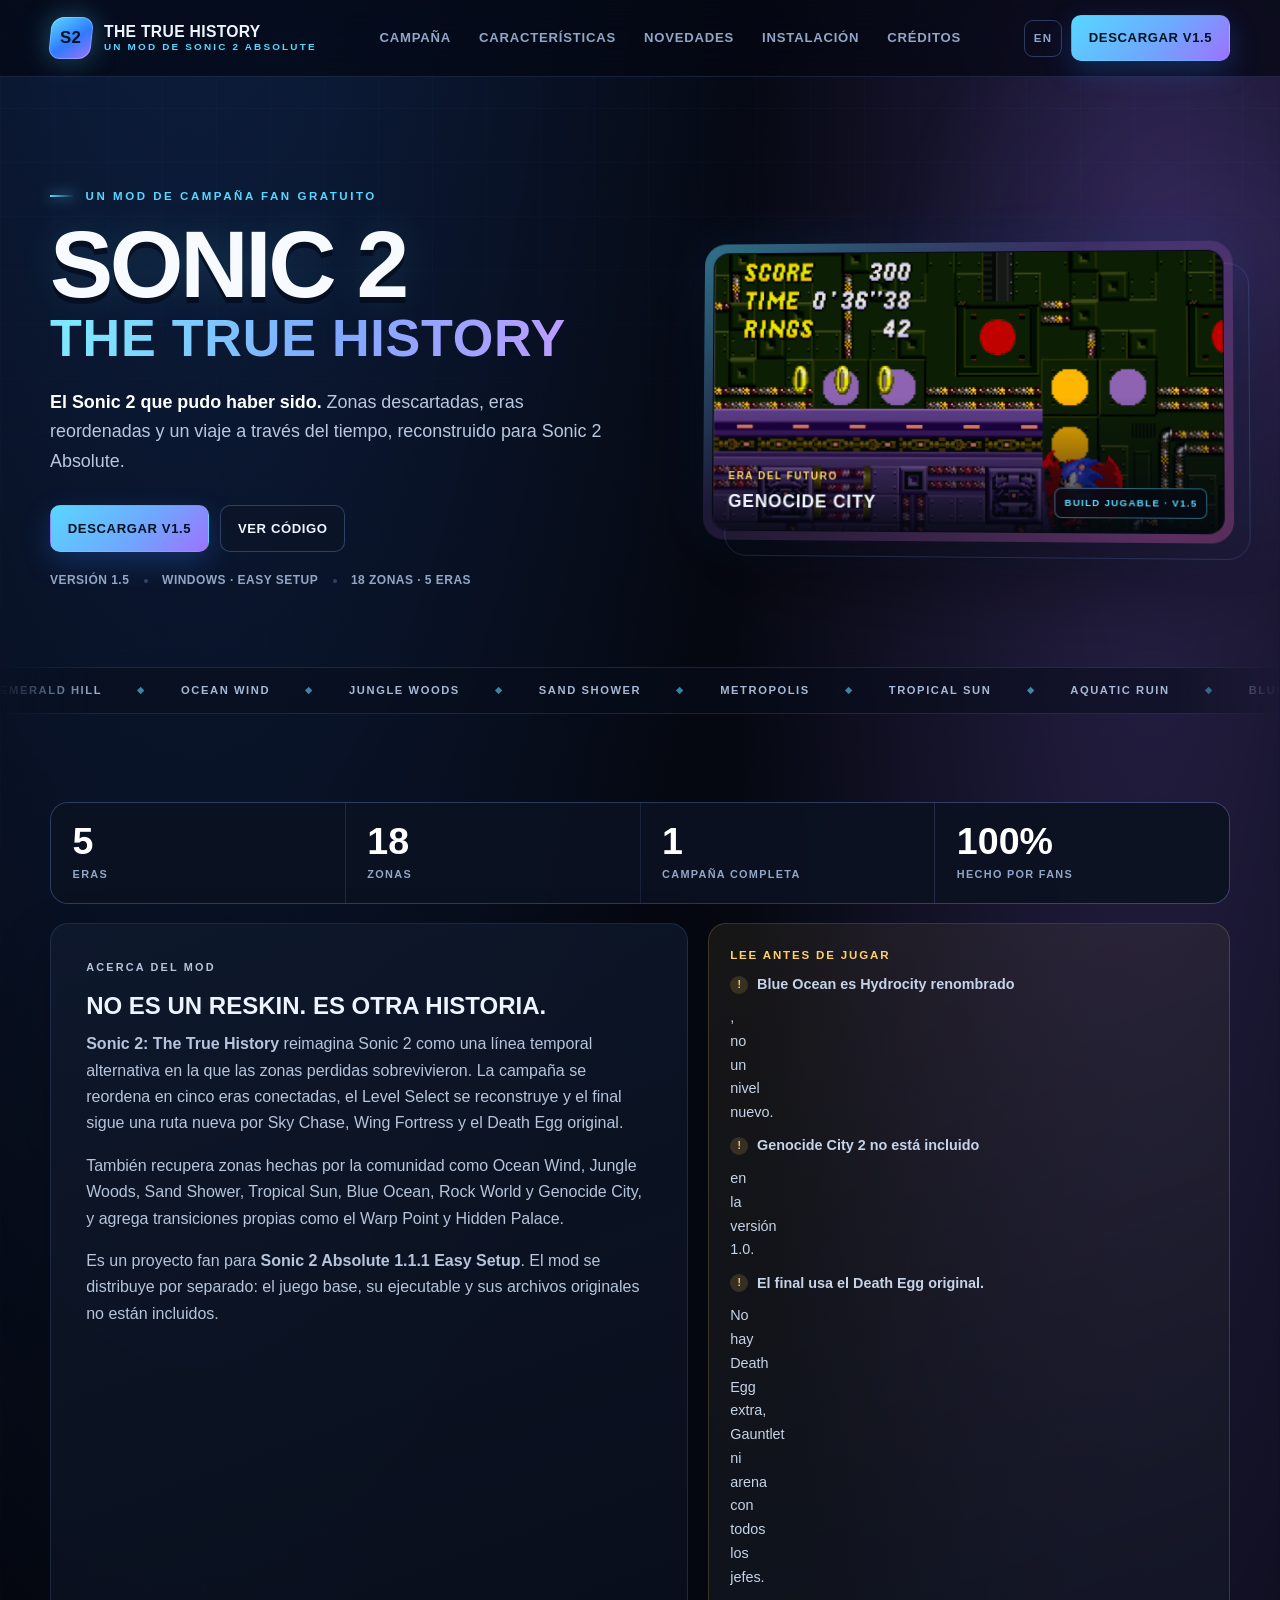
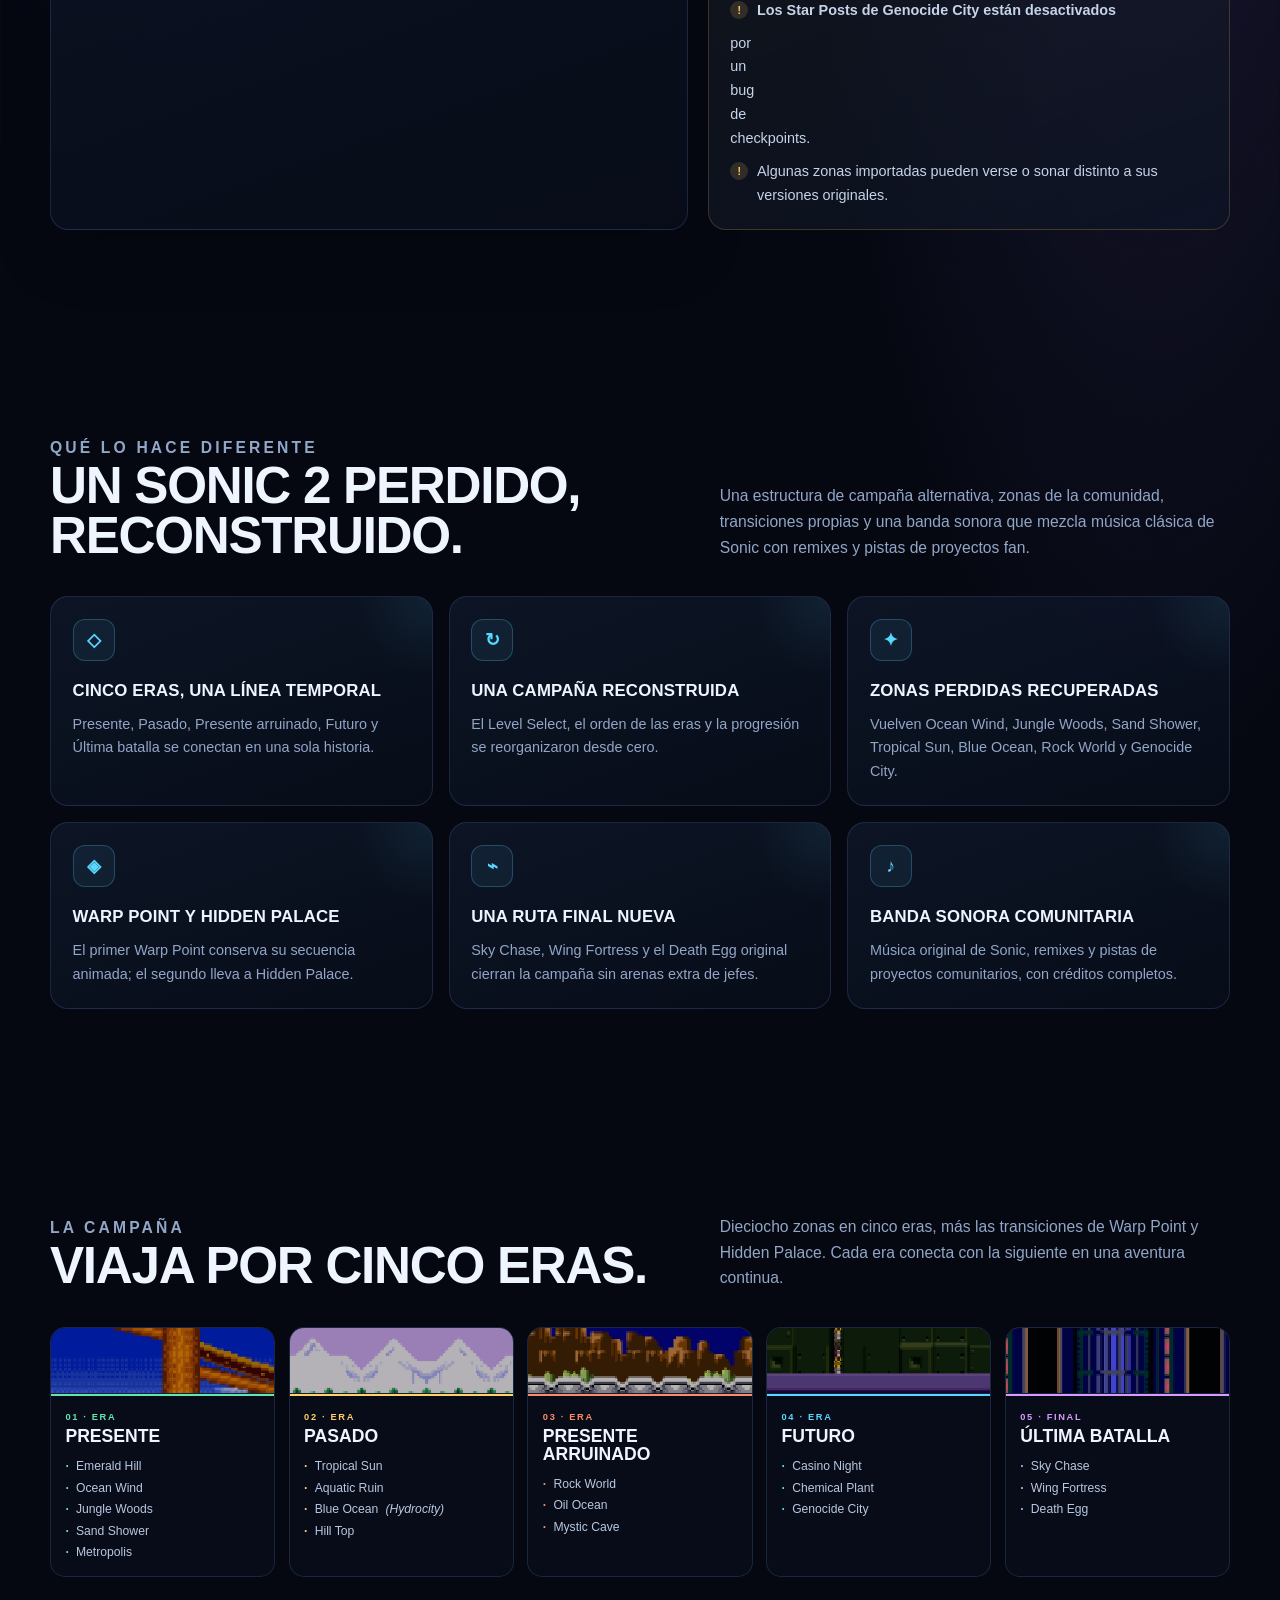
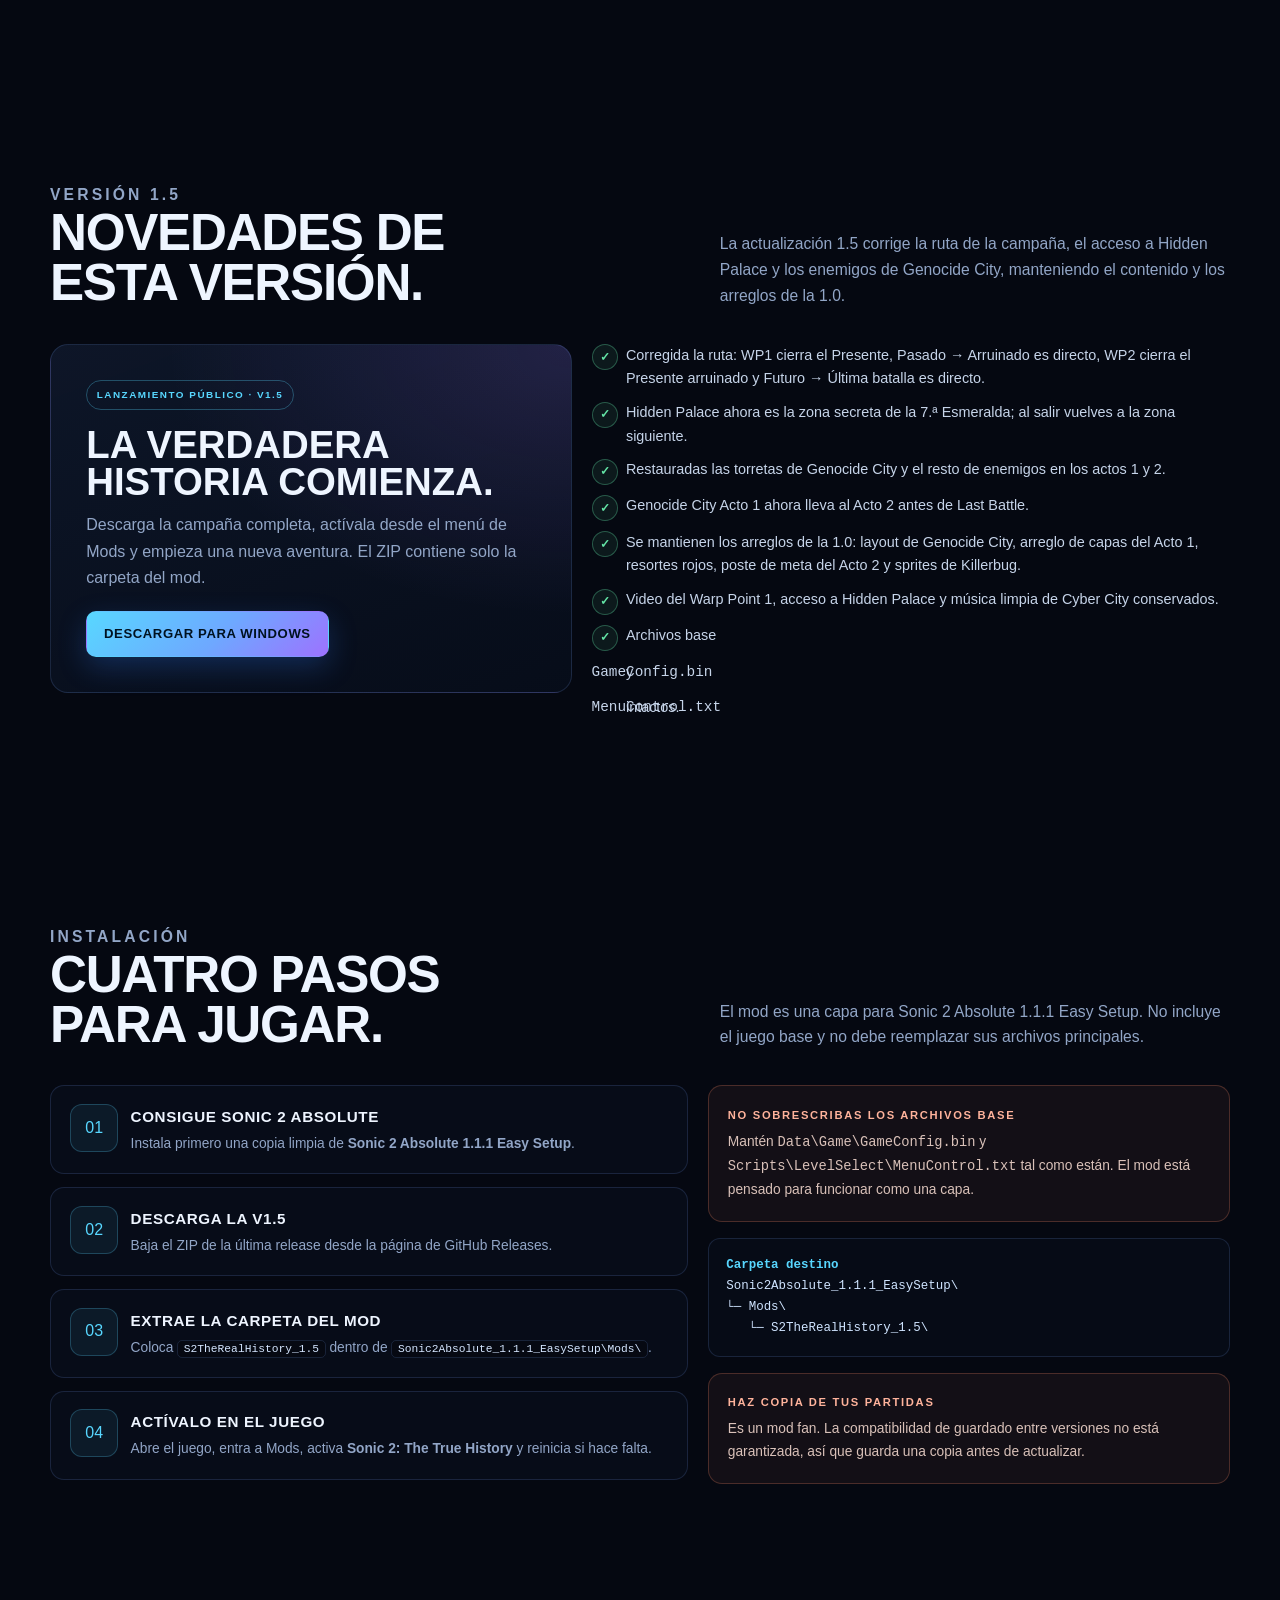
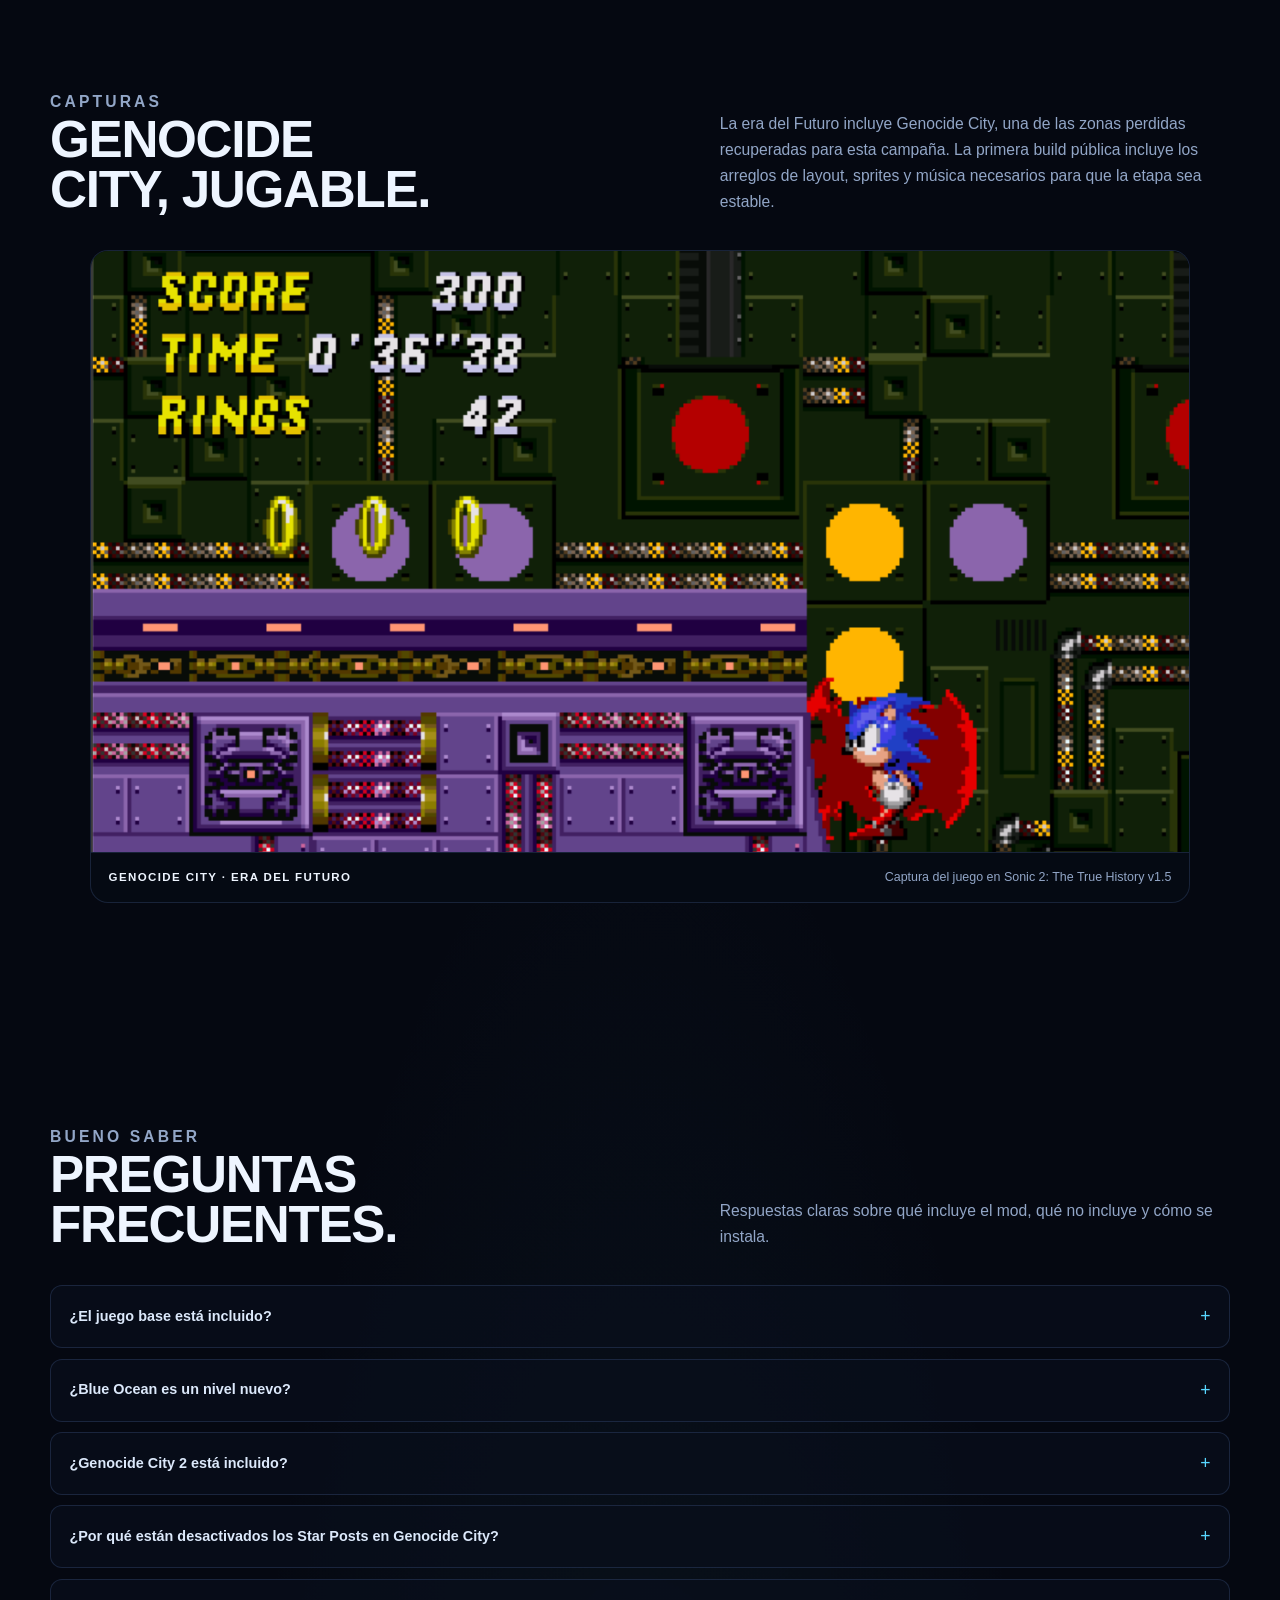
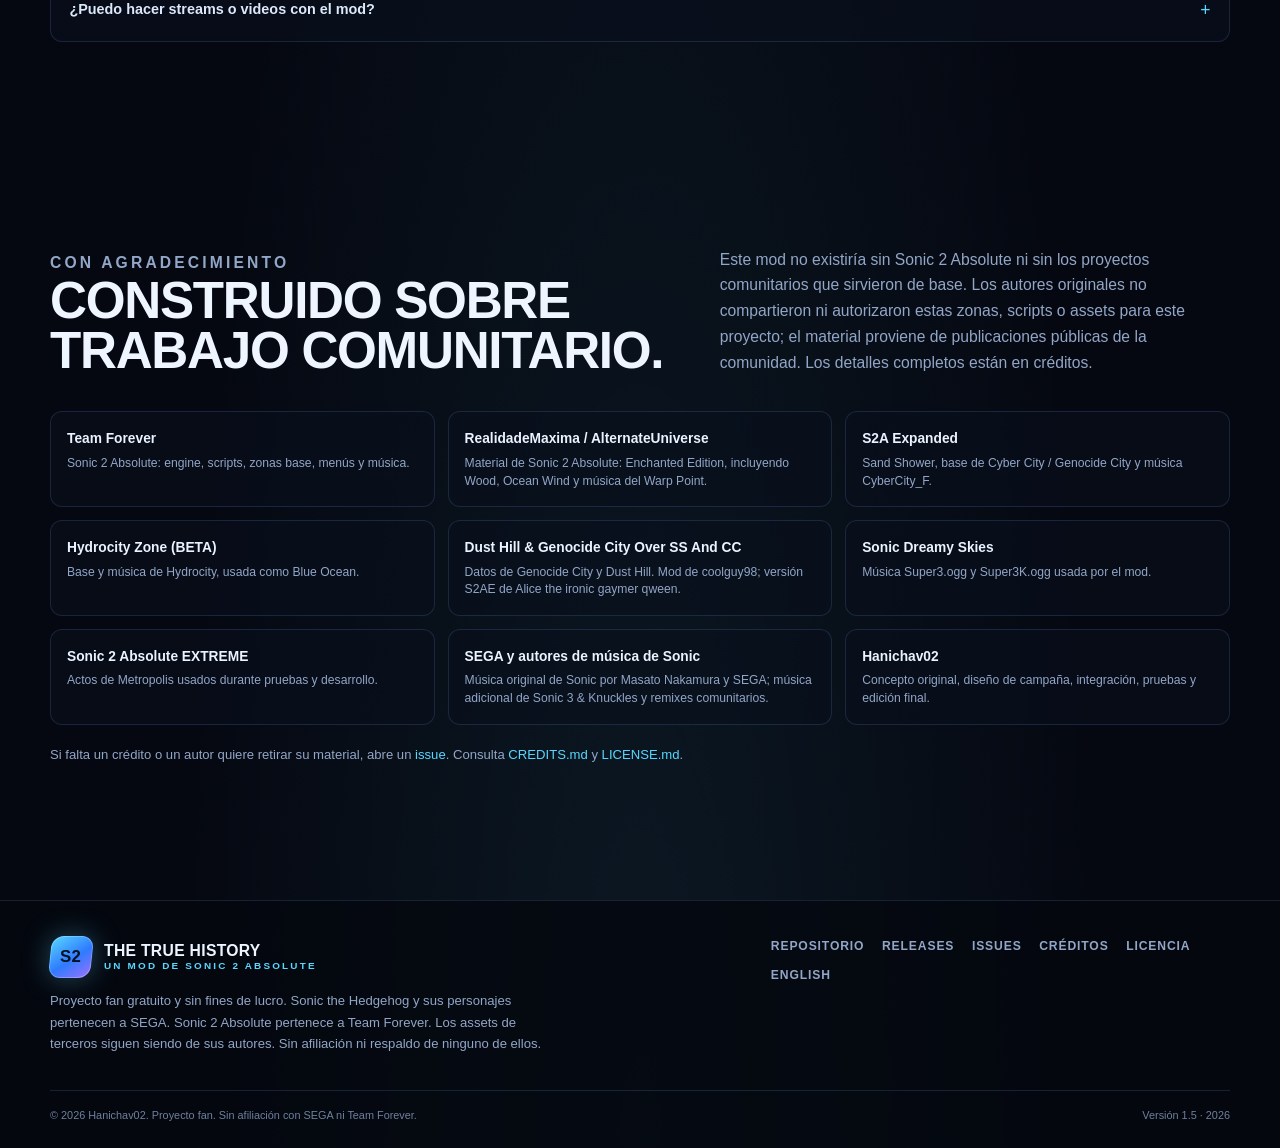
==== commit c114753b: "Include Genocide City Act 2 in the campaign" ====
--- a/docs/es.html
+++ b/docs/es.html
@@ -293,6 +293,7 @@
             <li>Corregida la ruta: WP1 cierra el Presente, Pasado → Arruinado es directo, WP2 cierra el Presente arruinado y Futuro → Última batalla es directo.</li>
             <li>Hidden Palace ahora es la zona secreta de la 7.ª Esmeralda; al salir vuelves a la zona siguiente.</li>
             <li>Restauradas las torretas de Genocide City y el resto de enemigos en los actos 1 y 2.</li>
+            <li>Genocide City Acto 1 ahora lleva al Acto 2 antes de Last Battle.</li>
             <li>Se mantienen los arreglos de la 1.0: layout de Genocide City, arreglo de capas del Acto 1, resortes rojos, poste de meta del Acto 2 y sprites de Killerbug.</li>
             <li>Video del Warp Point 1, acceso a Hidden Palace y música limpia de Cyber City conservados.</li>
             <li>Archivos base <code>GameConfig.bin</code> y <code>MenuControl.txt</code> intactos.</li>
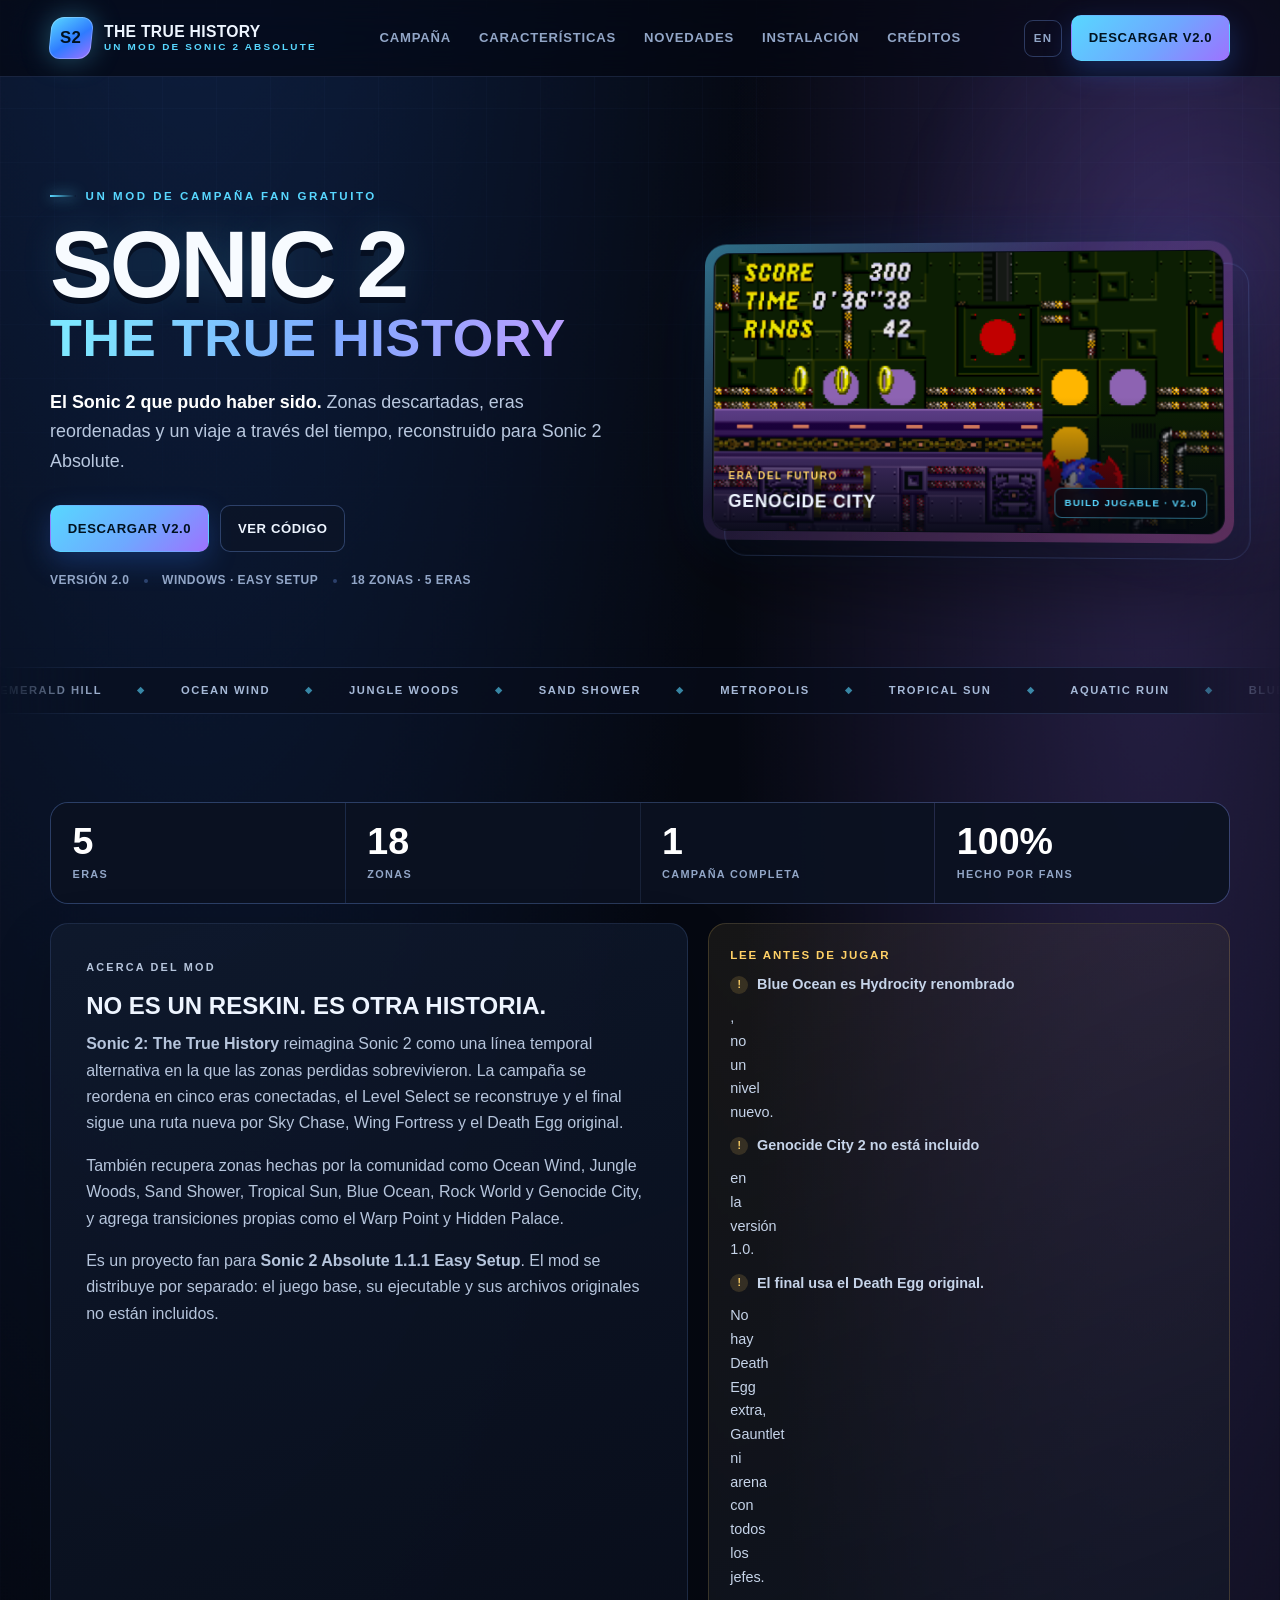
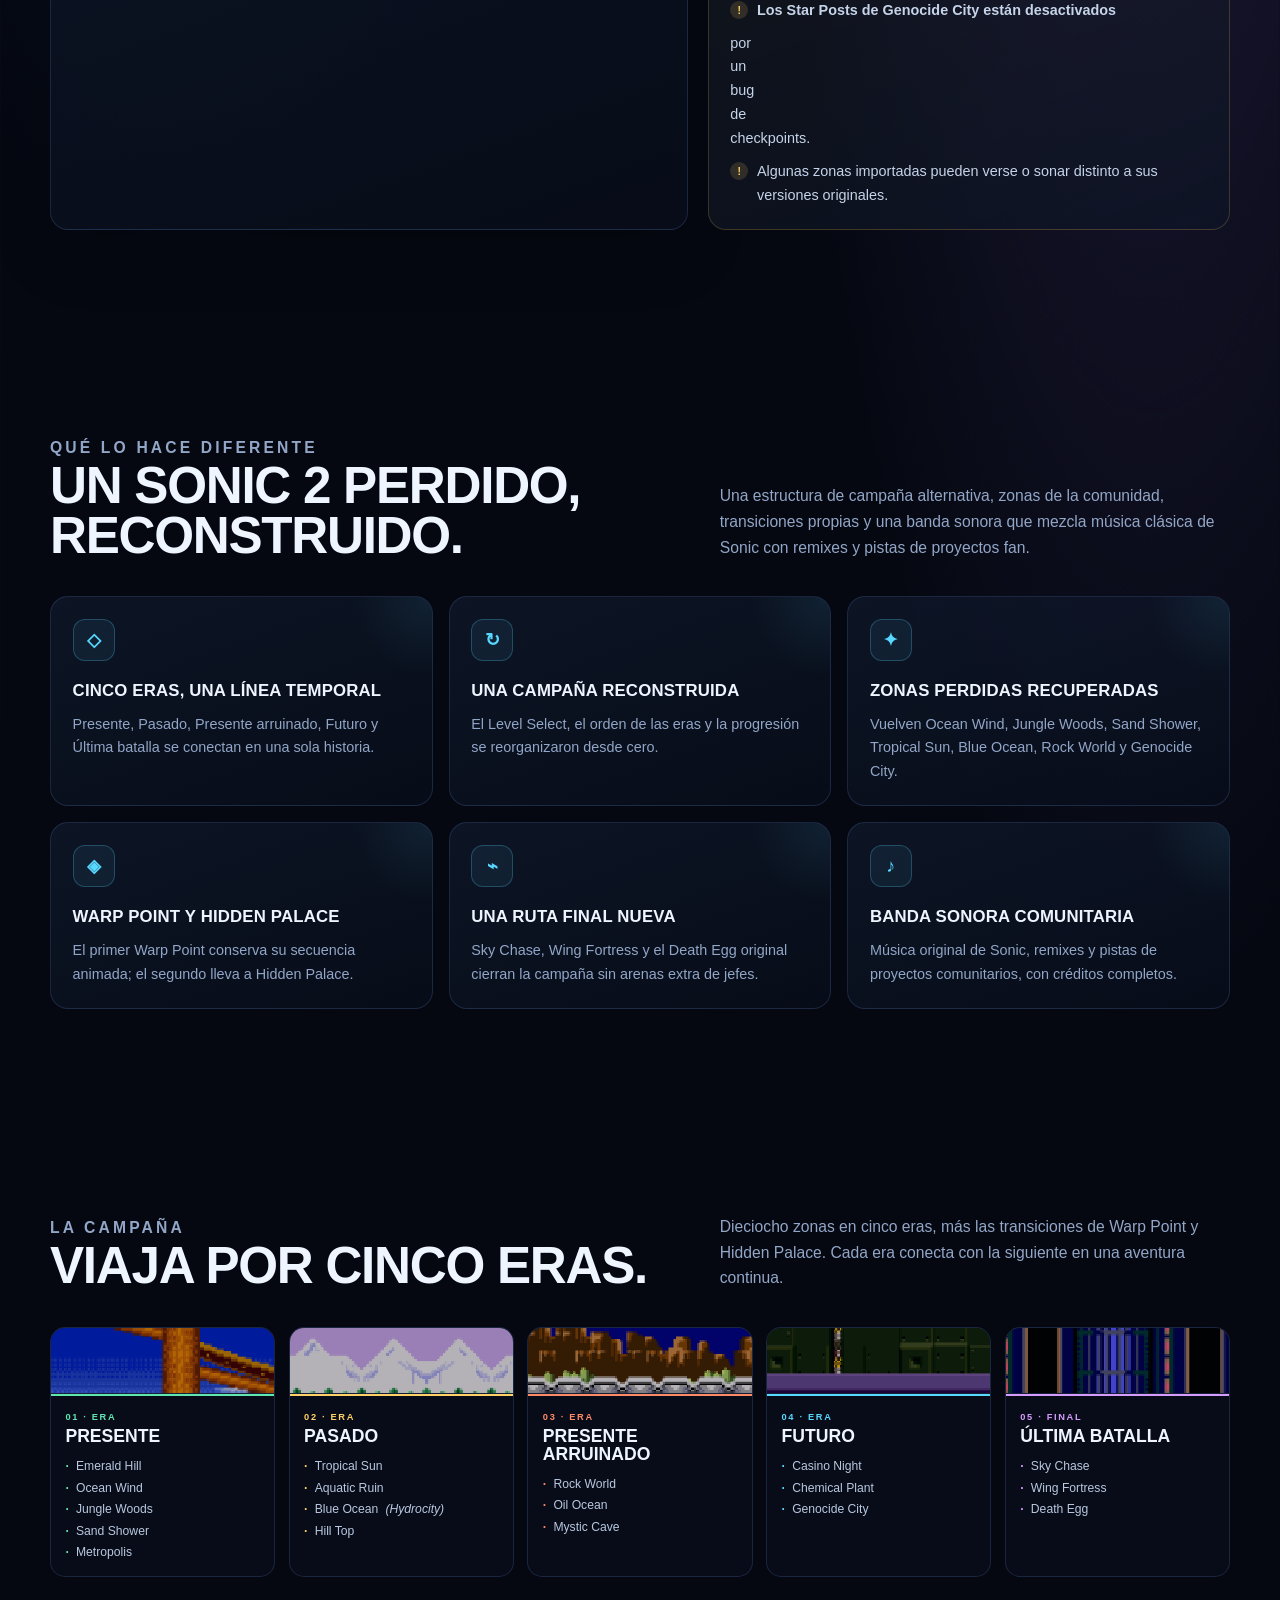
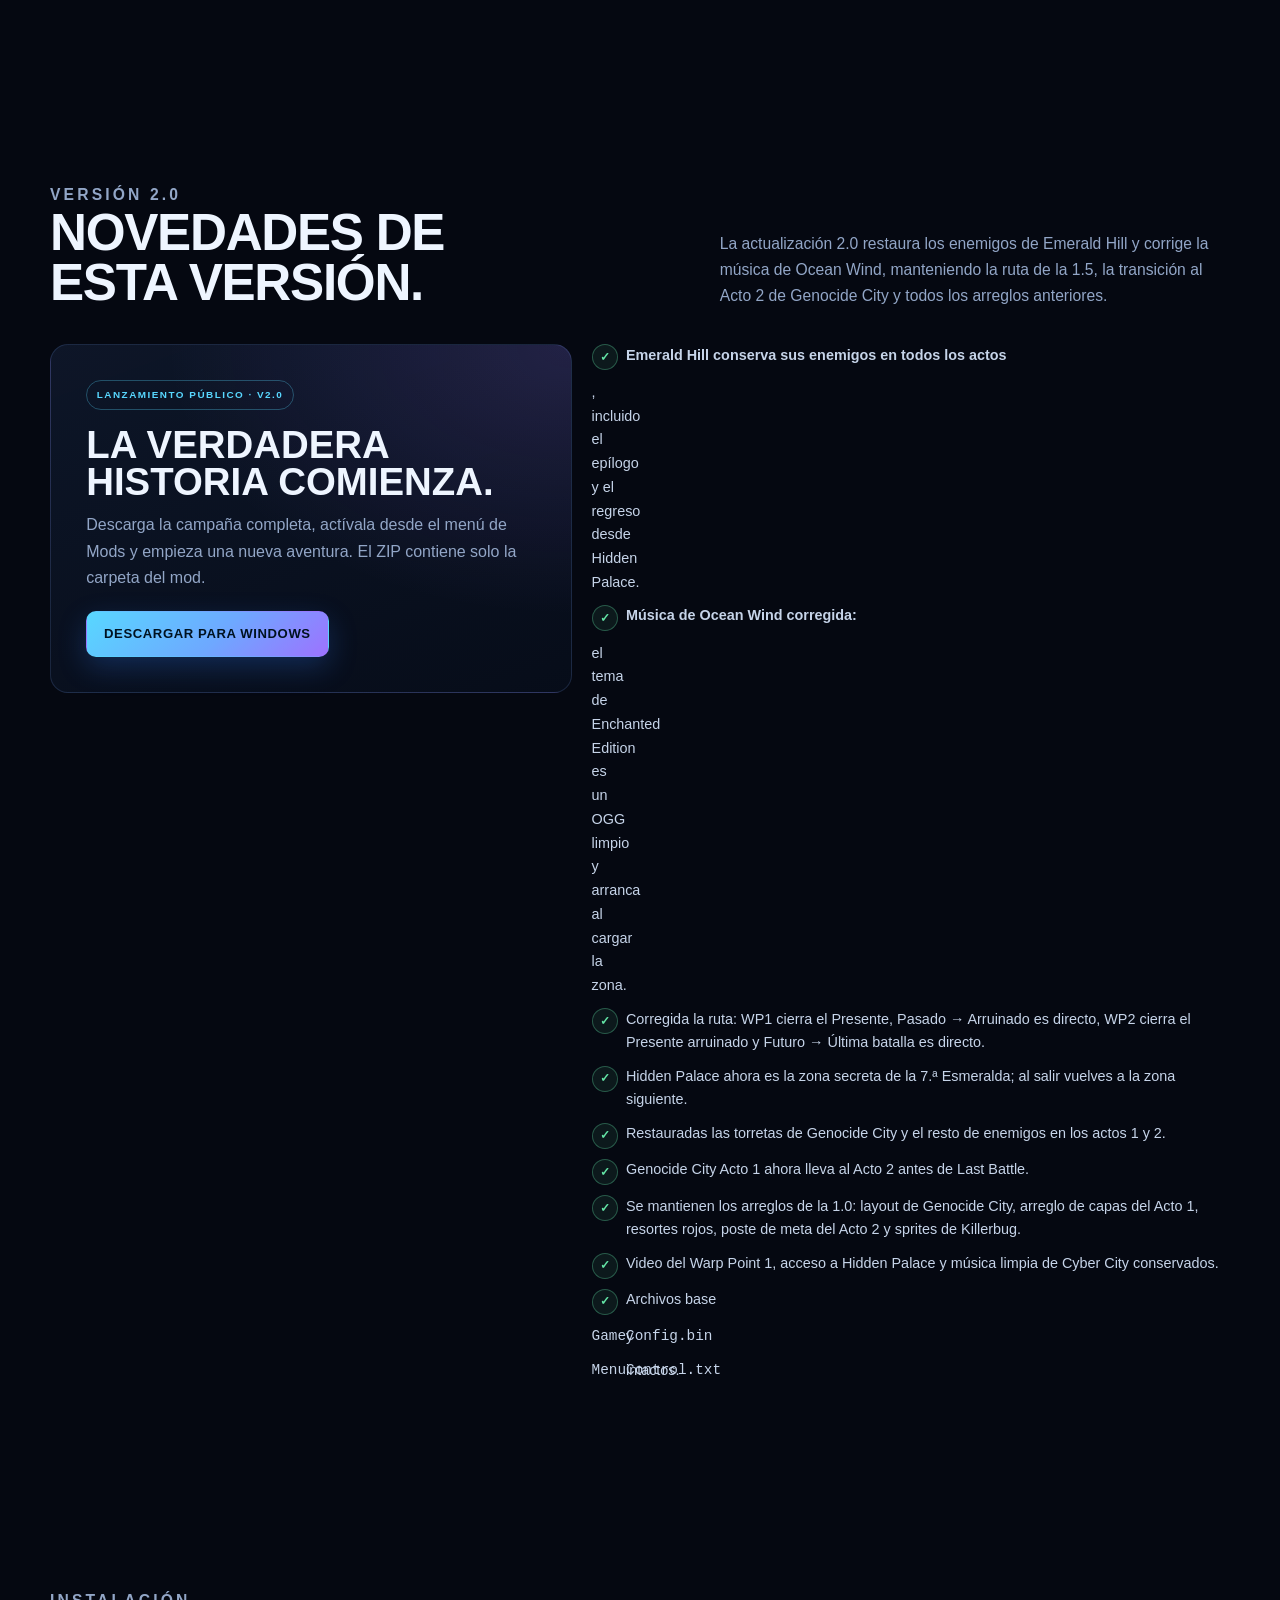
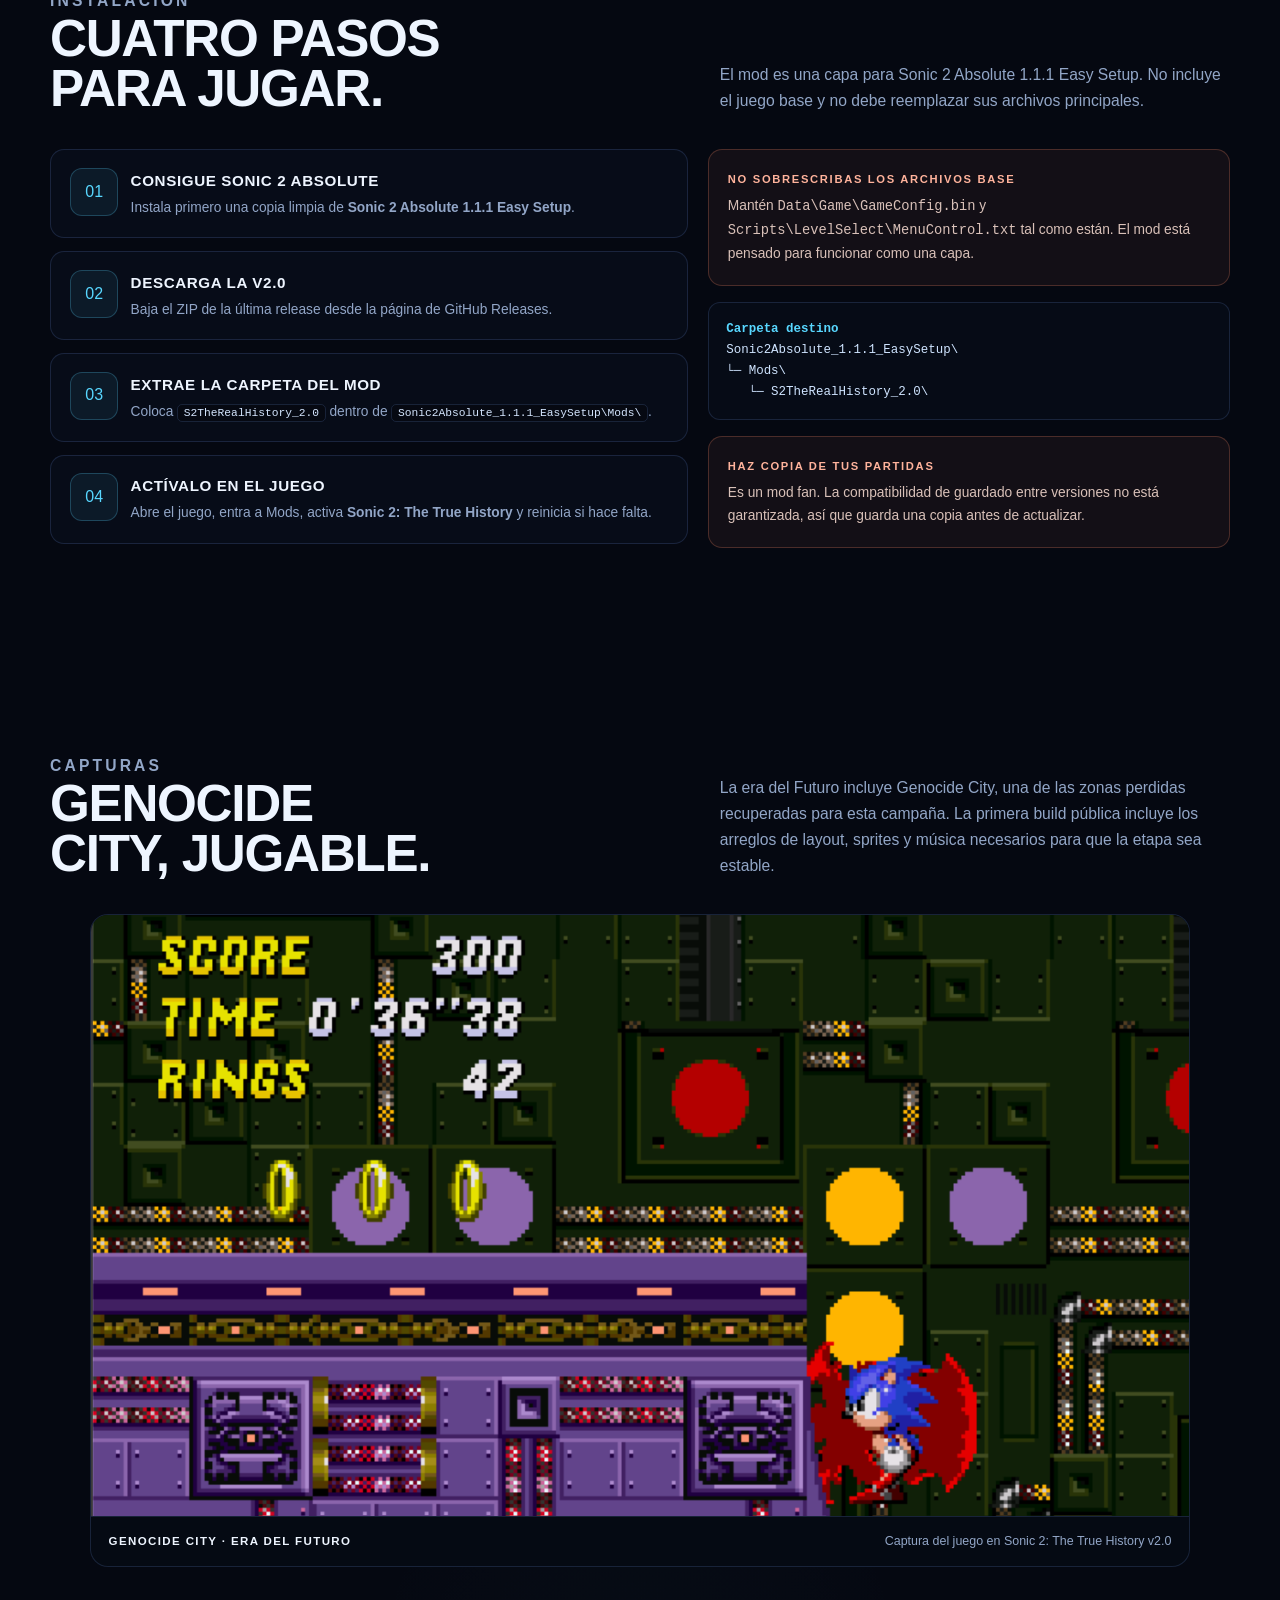
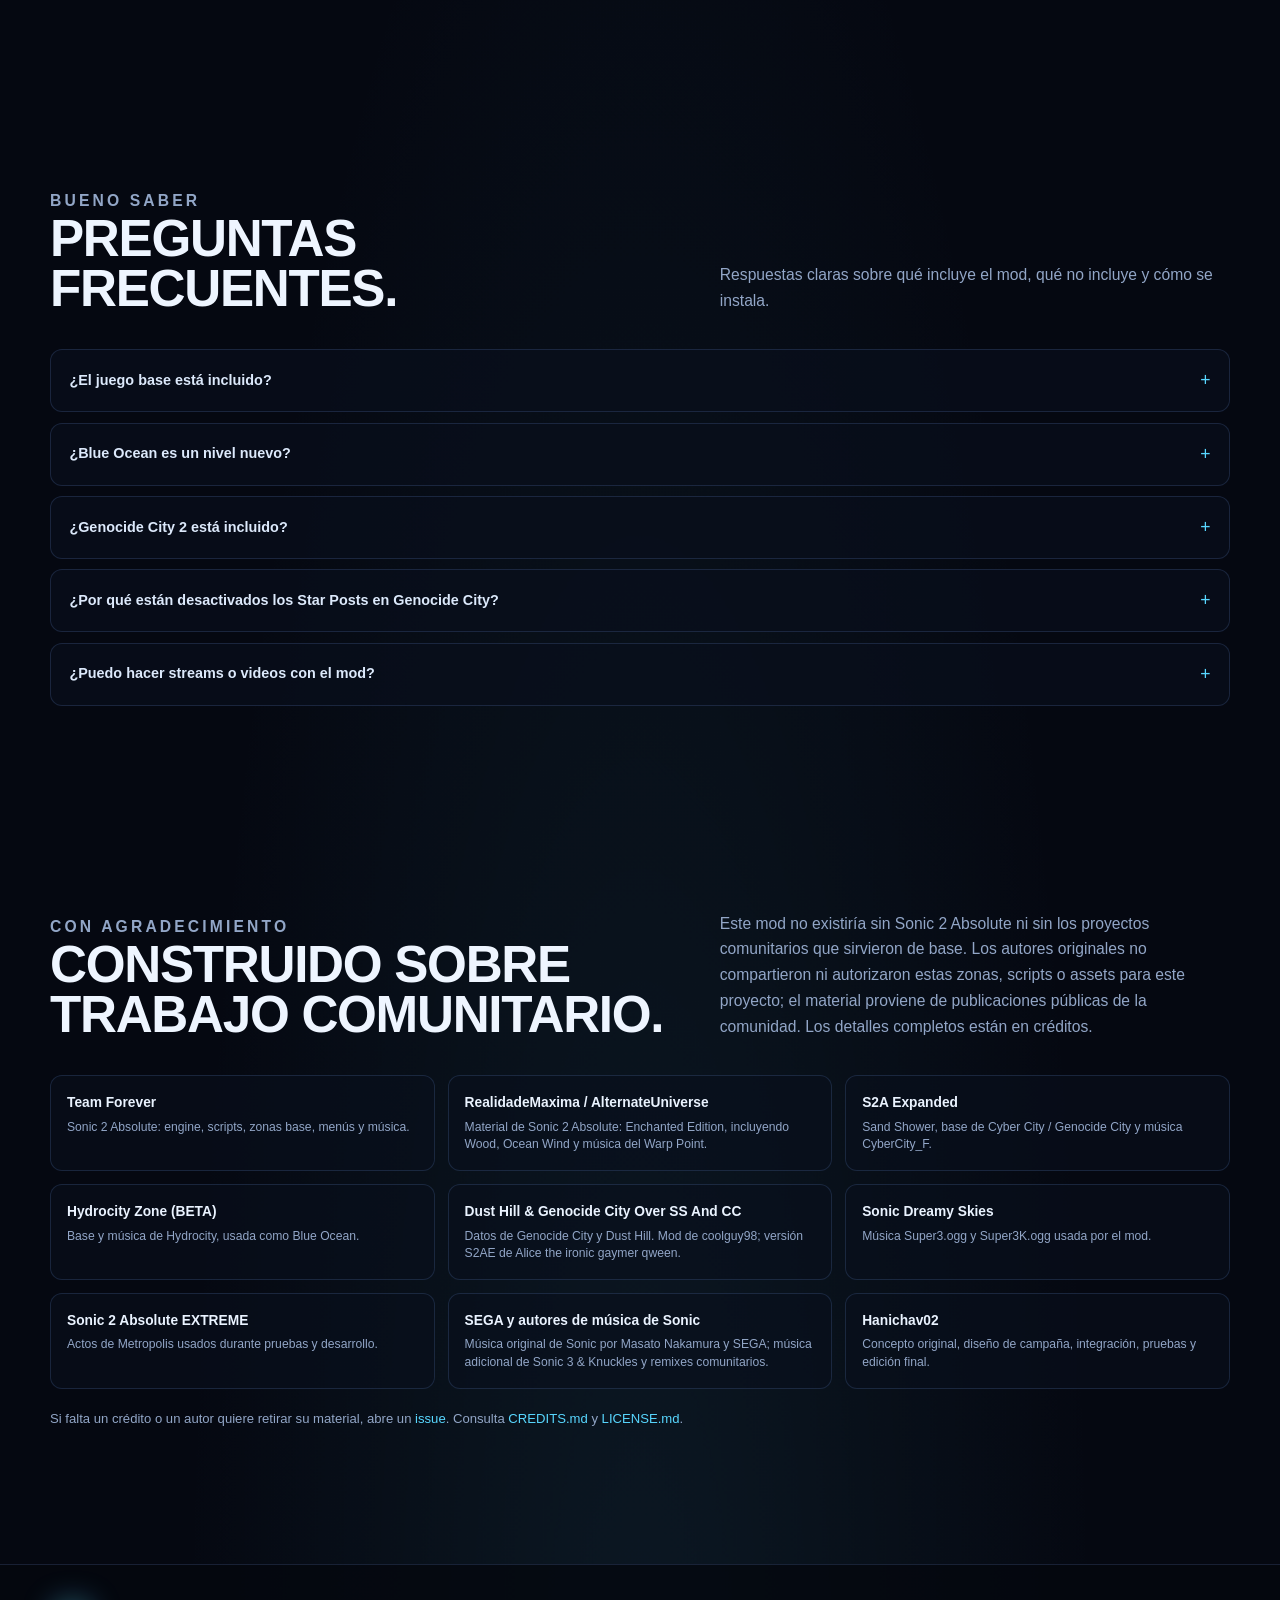
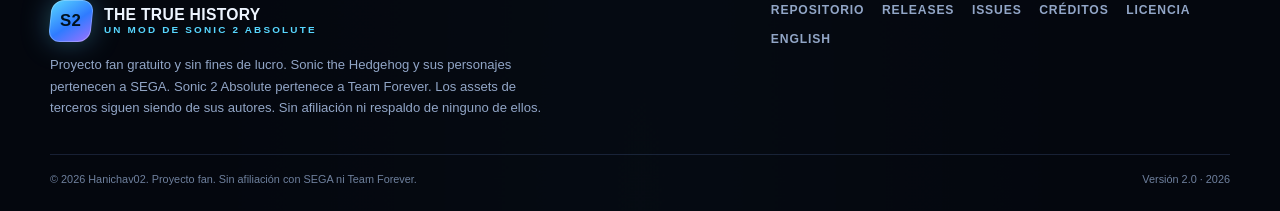
==== commit b2414433: "Release 2.0: restore Emerald Hill enemies and fix Ocean Wind music" ====
--- a/docs/es.html
+++ b/docs/es.html
@@ -42,7 +42,7 @@
 
       <div class="nav-actions">
         <a class="lang-link" href="index.html" lang="en" hreflang="en">EN</a>
-        <a class="btn btn-primary" href="https://github.com/ehanielchavez-netizen/Sonic2-The-True-History/releases/latest">Descargar v1.5</a>
+        <a class="btn btn-primary" href="https://github.com/ehanielchavez-netizen/Sonic2-The-True-History/releases/latest">Descargar v2.0</a>
         <button class="nav-toggle" id="navToggle" type="button" aria-label="Abrir menú" aria-expanded="false" aria-controls="navLinks">☰</button>
       </div>
     </div>
@@ -64,14 +64,14 @@
             </p>
             <div class="hero-cta">
               <a class="btn btn-primary" href="https://github.com/ehanielchavez-netizen/Sonic2-The-True-History/releases/latest">
-                Descargar v1.5
+                Descargar v2.0
               </a>
               <a class="btn btn-ghost" href="https://github.com/ehanielchavez-netizen/Sonic2-The-True-History">
                 Ver código
               </a>
             </div>
             <p class="hero-meta">
-              <span>Versión 1.5</span>
+              <span>Versión 2.0</span>
               <span>Windows · Easy Setup</span>
               <span>18 zonas · 5 eras</span>
             </p>
@@ -85,7 +85,7 @@
                   <small>Era del futuro</small>
                   <strong>Genocide City</strong>
                 </div>
-                <span class="art-badge">Build jugable · v1.5</span>
+                <span class="art-badge">Build jugable · v2.0</span>
               </div>
             </div>
           </div>
@@ -268,17 +268,16 @@
       <div class="shell">
         <div class="section-head reveal">
           <div>
-            <p class="eyebrow">Versión 1.5</p>
+            <p class="eyebrow">Versión 2.0</p>
             <h2>Novedades de esta versión.</h2>
           </div>
           <p>
-            La actualización 1.5 corrige la ruta de la campaña, el acceso a Hidden Palace y los enemigos de Genocide City, manteniendo el contenido y los arreglos de la 1.0.
-          </p>
+            La actualización 2.0 restaura los enemigos de Emerald Hill y corrige la música de Ocean Wind, manteniendo la ruta de la 1.5, la transición al Acto 2 de Genocide City y todos los arreglos anteriores.</p>
         </div>
 
         <div class="release-grid">
           <article class="release-card reveal">
-            <span class="version">Lanzamiento público · v1.5</span>
+            <span class="version">Lanzamiento público · v2.0</span>
             <h3>La verdadera historia comienza.</h3>
             <p>
               Descarga la campaña completa, actívala desde el menú de Mods y empieza una nueva
@@ -290,6 +289,8 @@
           </article>
 
           <ul class="release-list reveal">
+            <li><strong>Emerald Hill conserva sus enemigos en todos los actos</strong>, incluido el epílogo y el regreso desde Hidden Palace.</li>
+            <li><strong>Música de Ocean Wind corregida:</strong> el tema de Enchanted Edition es un OGG limpio y arranca al cargar la zona.</li>
             <li>Corregida la ruta: WP1 cierra el Presente, Pasado → Arruinado es directo, WP2 cierra el Presente arruinado y Futuro → Última batalla es directo.</li>
             <li>Hidden Palace ahora es la zona secreta de la 7.ª Esmeralda; al salir vuelves a la zona siguiente.</li>
             <li>Restauradas las torretas de Genocide City y el resto de enemigos en los actos 1 y 2.</li>
@@ -325,14 +326,14 @@
             </li>
             <li class="reveal">
               <div>
-                <h3>Descarga la v1.5</h3>
+                <h3>Descarga la v2.0</h3>
                 <p>Baja el ZIP de la última release desde la página de GitHub Releases.</p>
               </div>
             </li>
             <li class="reveal">
               <div>
                 <h3>Extrae la carpeta del mod</h3>
-                <p>Coloca <code>S2TheRealHistory_1.5</code> dentro de <code>Sonic2Absolute_1.1.1_EasySetup\Mods\</code>.</p>
+                <p>Coloca <code>S2TheRealHistory_2.0</code> dentro de <code>Sonic2Absolute_1.1.1_EasySetup\Mods\</code>.</p>
               </div>
             </li>
             <li class="reveal">
@@ -356,7 +357,7 @@
             <div class="code-block reveal"><strong>Carpeta destino</strong>
 Sonic2Absolute_1.1.1_EasySetup\
 └─ Mods\
-   └─ S2TheRealHistory_1.5\</div>
+   └─ S2TheRealHistory_2.0\</div>
 
             <aside class="warning reveal">
               <h3>Haz copia de tus partidas</h3>
@@ -385,7 +386,7 @@
           <img src="assets/genocide-city.png" width="1280" height="700" alt="Sonic avanzando por el escenario mecánico verde y púrpura de Genocide City" loading="lazy">
           <figcaption>
             <strong>Genocide City · Era del Futuro</strong>
-            <span>Captura del juego en Sonic 2: The True History v1.5</span>
+            <span>Captura del juego en Sonic 2: The True History v2.0</span>
           </figcaption>
         </figure>
       </div>
@@ -489,7 +490,7 @@
       </div>
       <div class="footer-bottom">
         <span>© 2026 Hanichav02. Proyecto fan. Sin afiliación con SEGA ni Team Forever.</span>
-        <span>Versión 1.5 · 2026</span>
+        <span>Versión 2.0 · 2026</span>
       </div>
     </div>
   </footer>
